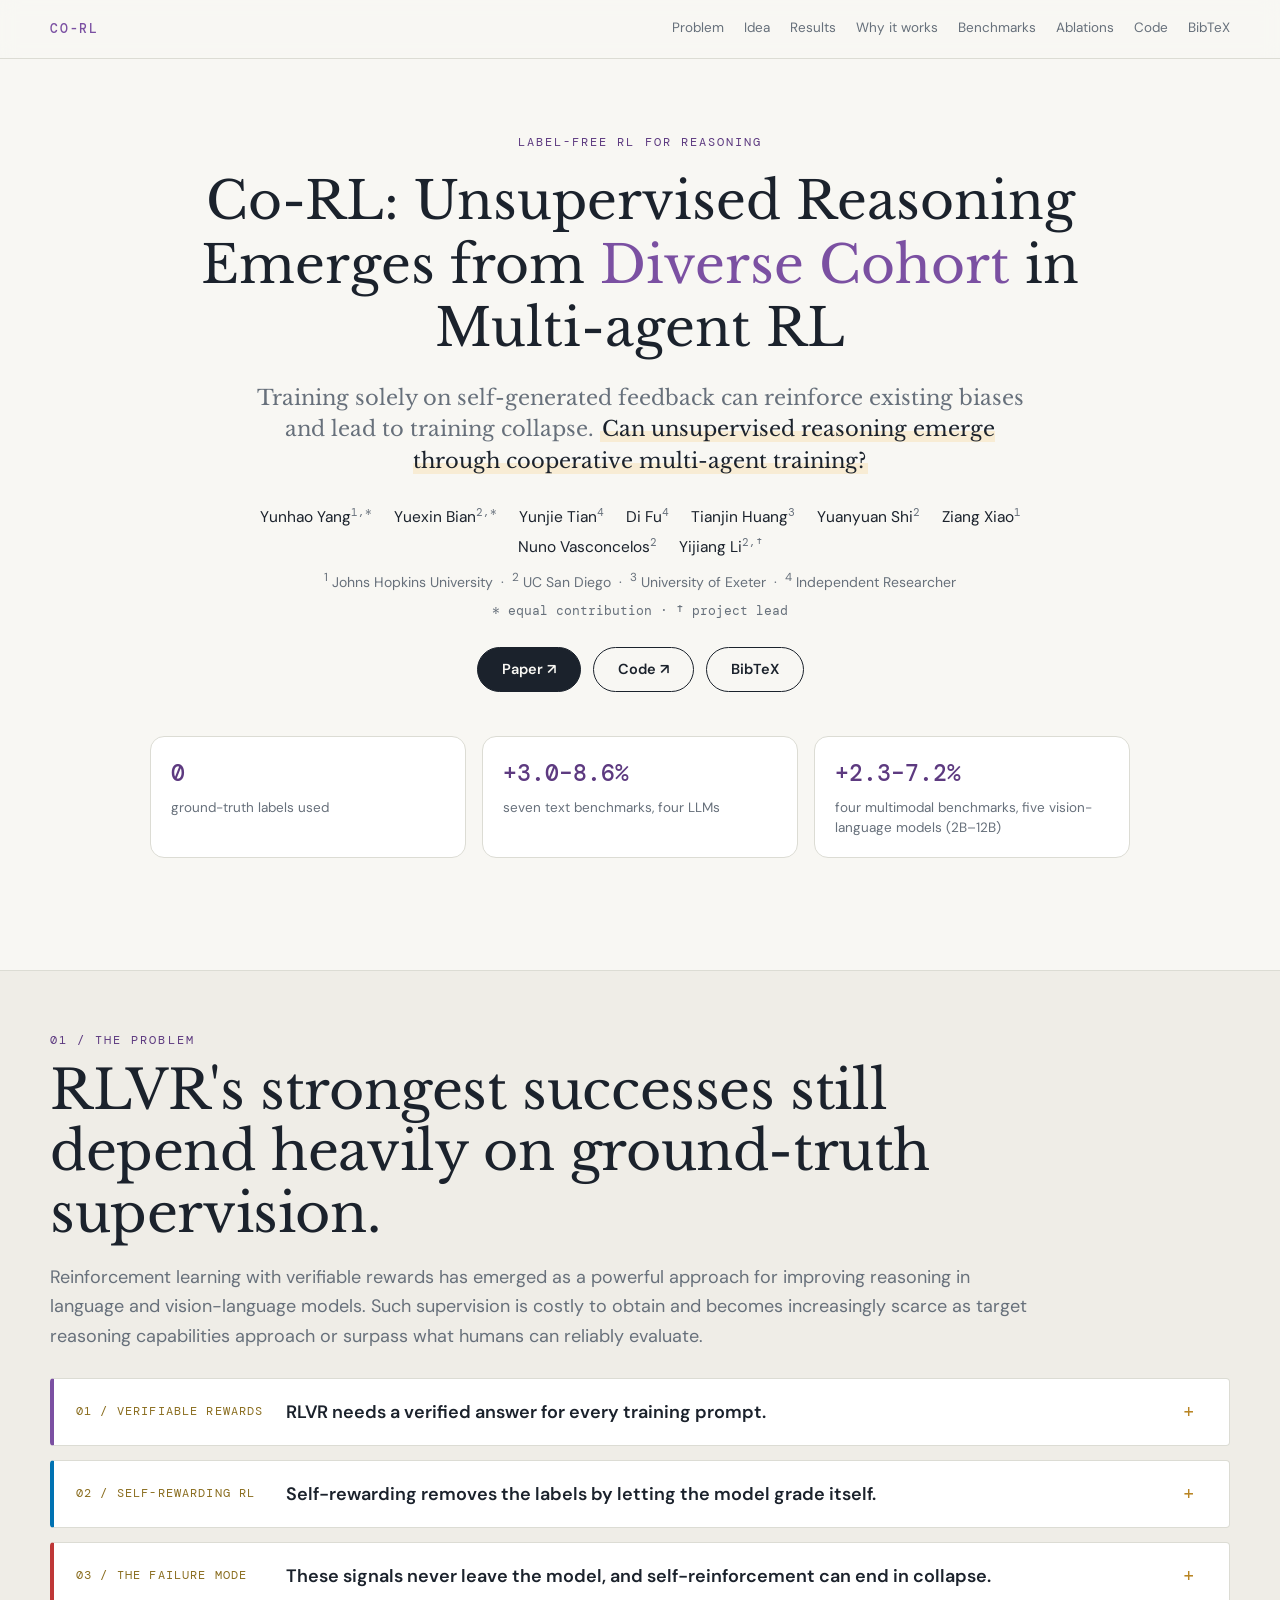
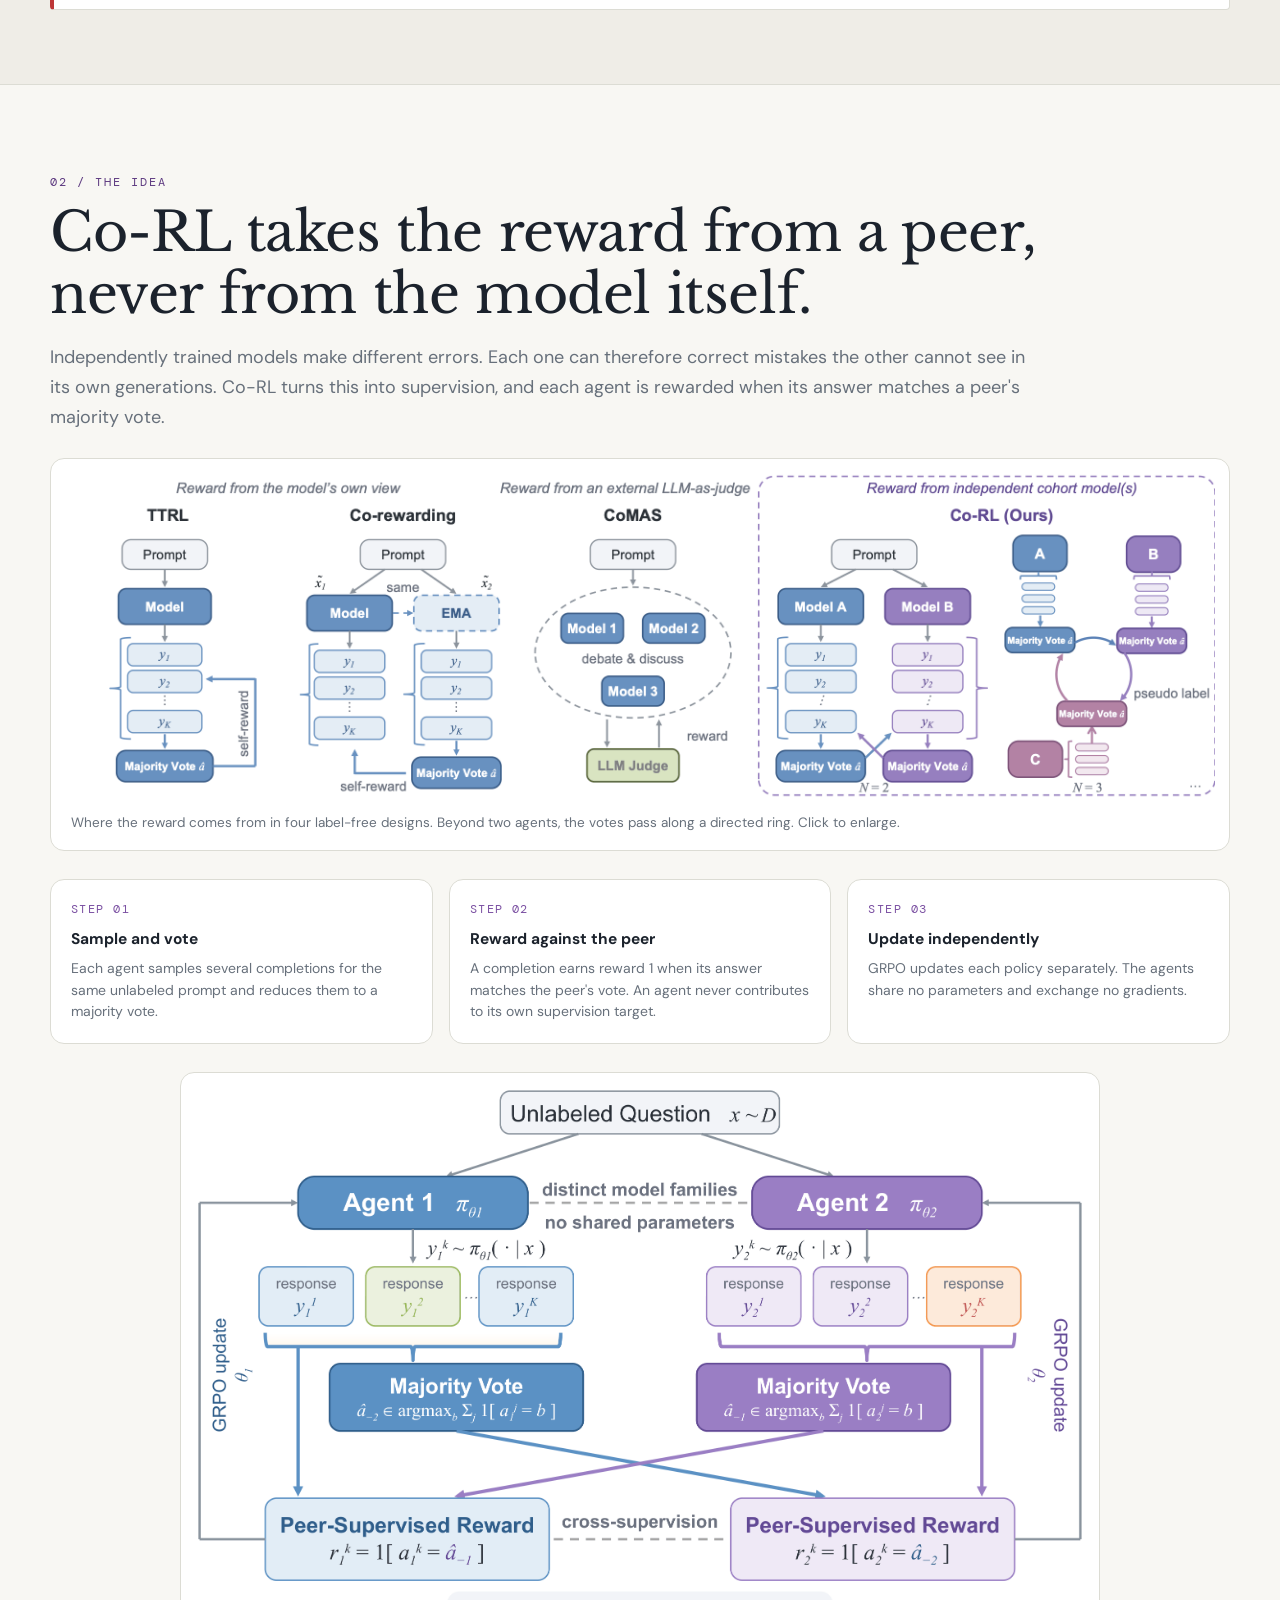
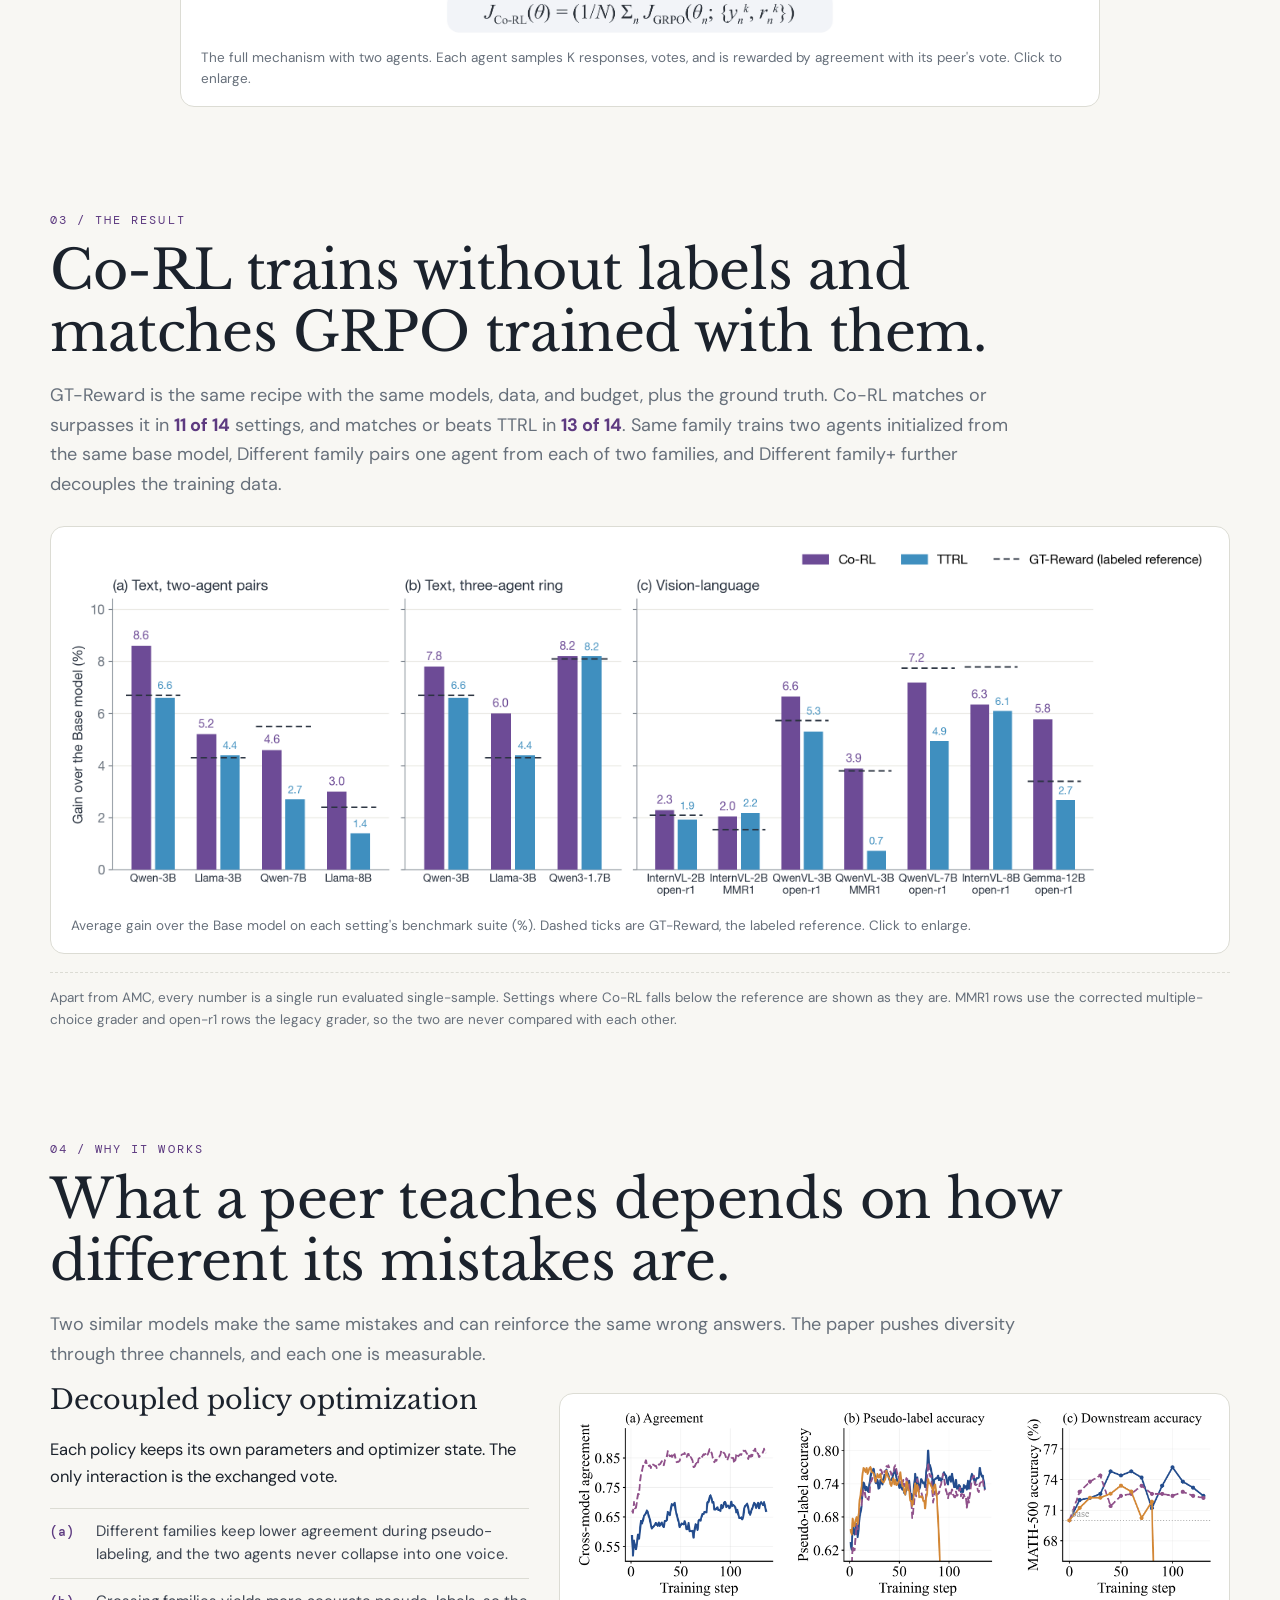
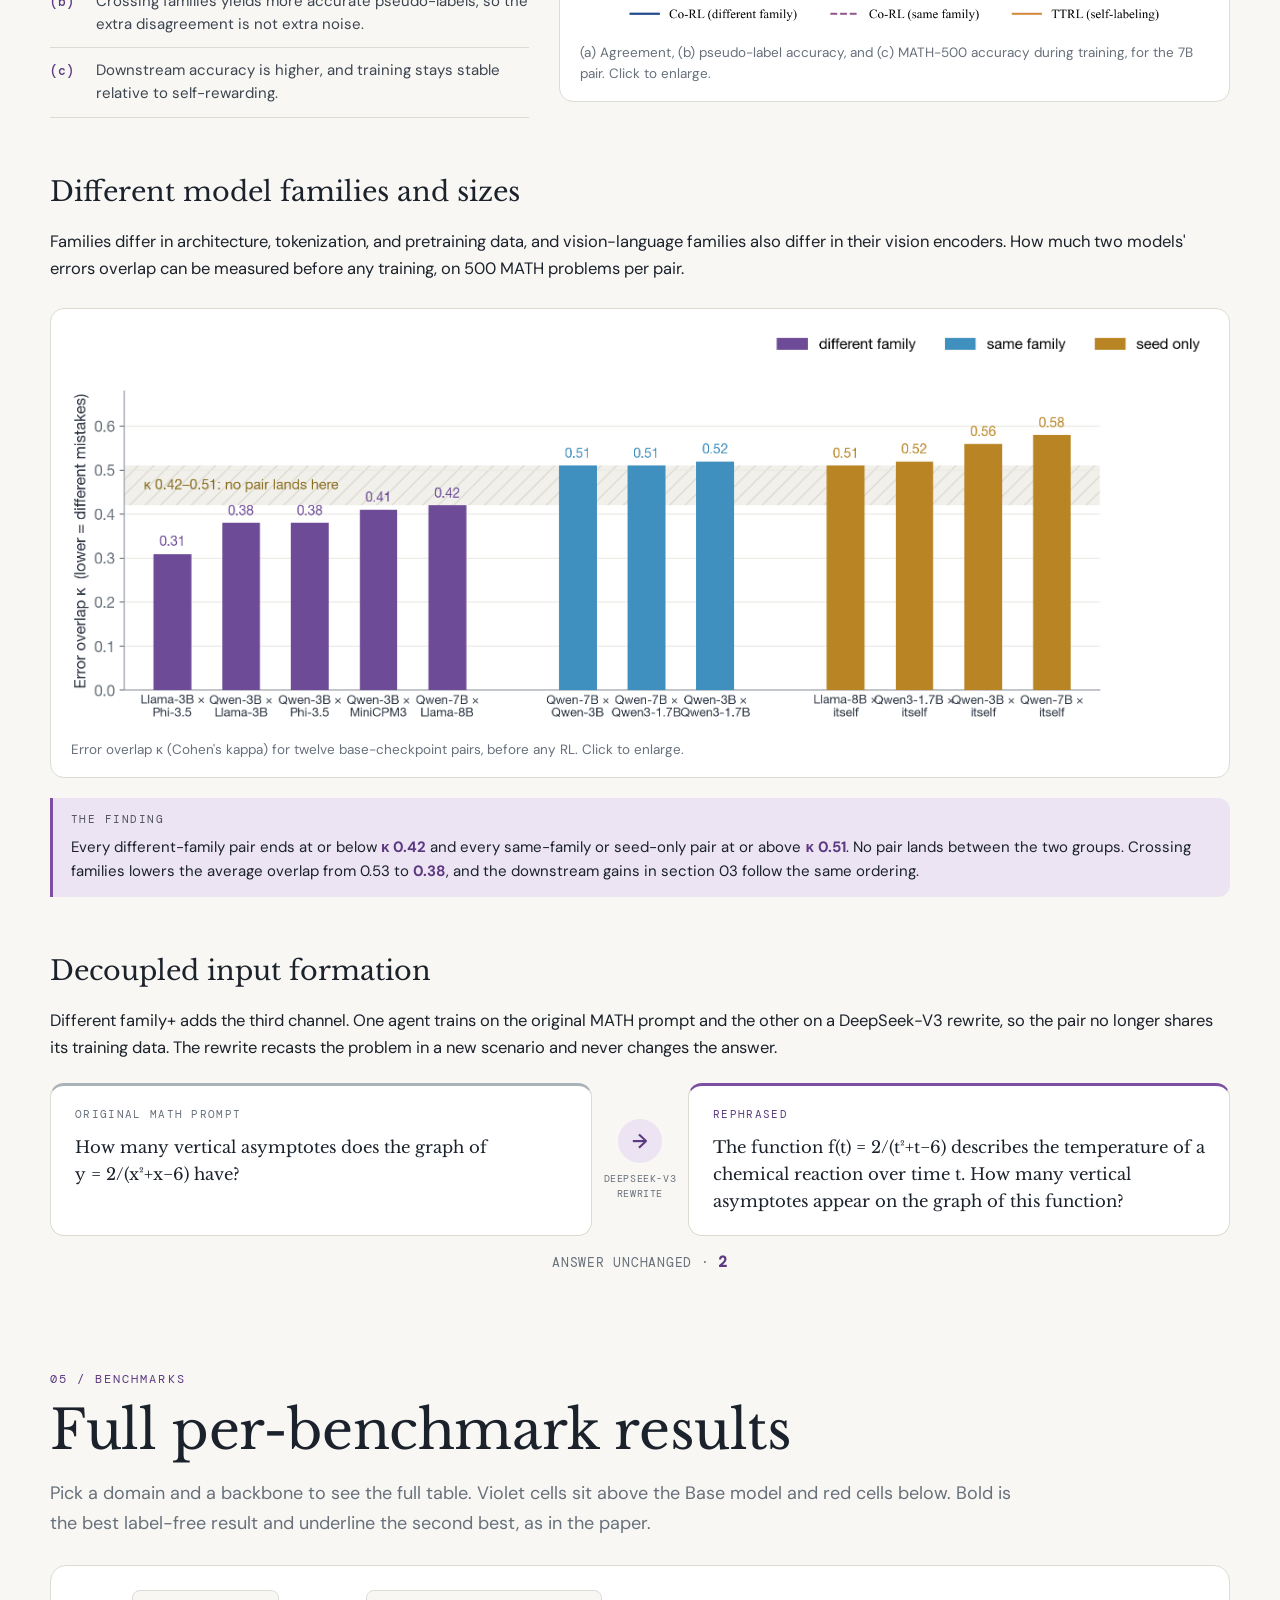
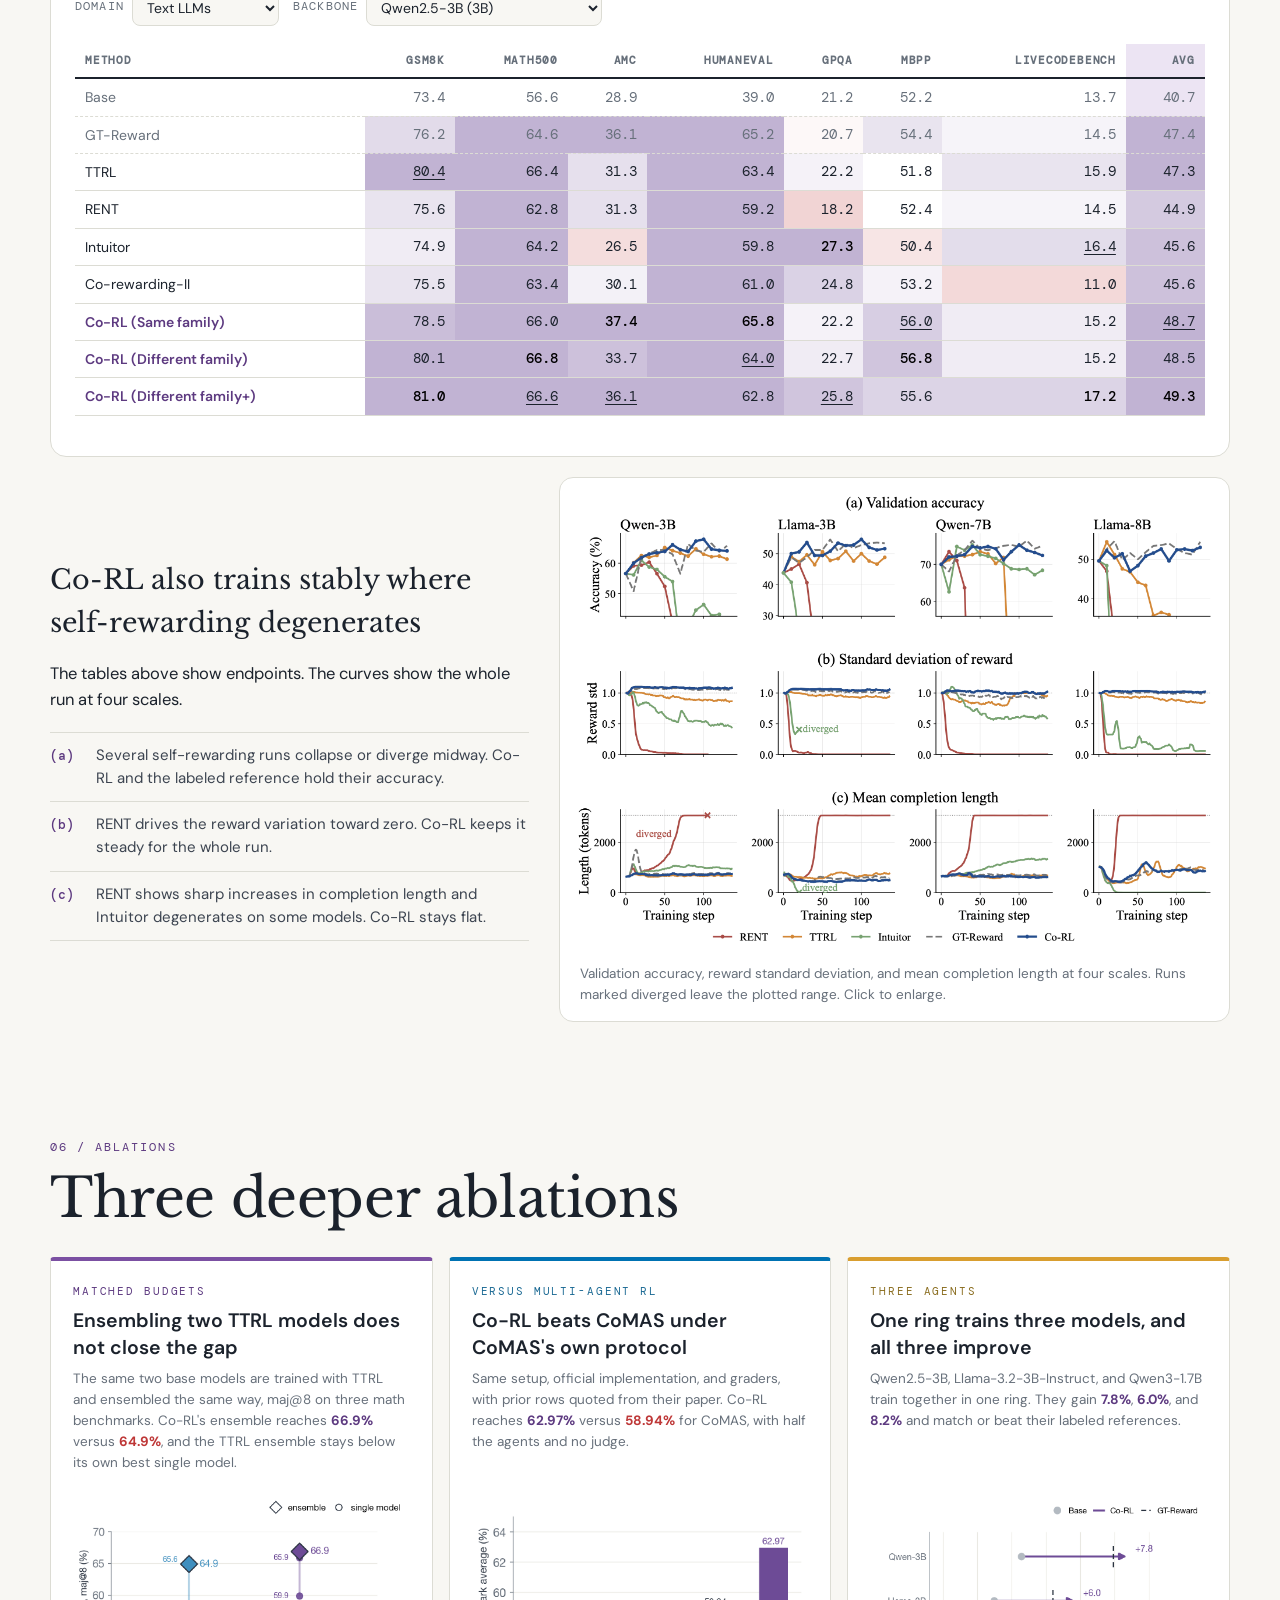
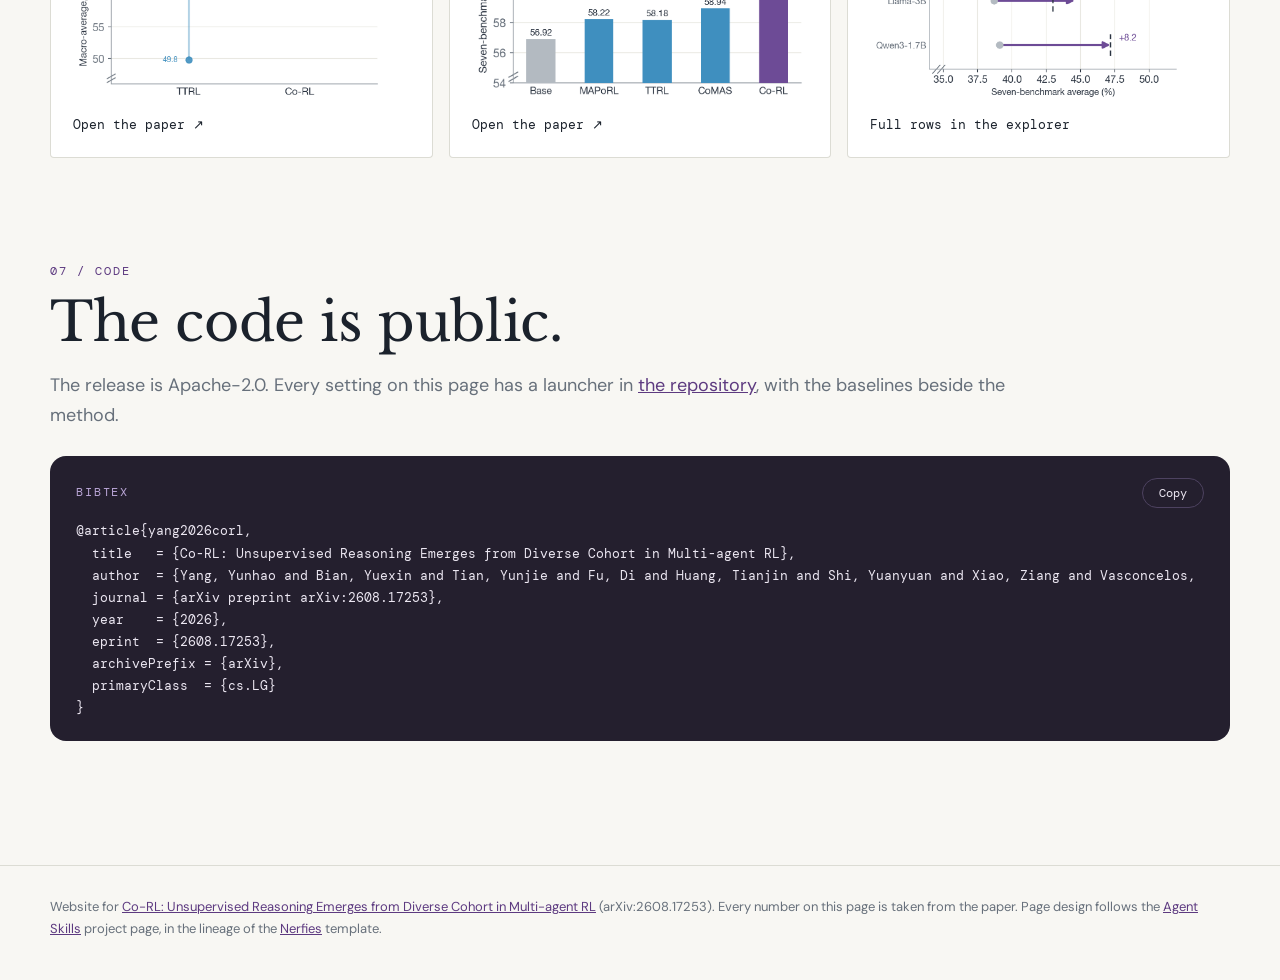
==== index.html @ c0f4c39f "Three chart forms for three stories, literal benchmarks heading The ensemble ablation becomes a rang" ====
<!doctype html>
<html lang="en">
<head>
  <meta charset="utf-8">
  <meta name="viewport" content="width=device-width, initial-scale=1">
  <meta name="description" content="Co-RL: label-free RL where each model is rewarded by a peer's majority vote. More diverse cohorts make better teachers.">
  <meta name="theme-color" content="#f8f7f3">
  <title>Co-RL</title>
  <meta property="og:type" content="website">
  <meta property="og:title" content="Co-RL: Unsupervised Reasoning Emerges from Diverse Cohort in Multi-agent RL">
  <meta property="og:description" content="Label-free RL where each model is rewarded by a peer's majority vote. More diverse cohorts make better teachers.">
  <meta property="og:url" content="https://drstranded.github.io/Co-RL/">
  <meta property="og:image" content="https://drstranded.github.io/Co-RL/static/images/fig-overview.png?v=18">
  <meta name="twitter:card" content="summary_large_image">
  <link rel="icon" href="data:image/svg+xml,%3Csvg xmlns='http://www.w3.org/2000/svg' viewBox='0 0 64 64'%3E%3Crect width='64' height='64' rx='16' fill='%237b50a2'/%3E%3Ccircle cx='22' cy='32' r='9' fill='%23f8f7f3'/%3E%3Ccircle cx='42' cy='32' r='9' fill='none' stroke='%23f8f7f3' stroke-width='4'/%3E%3C/svg%3E">
  <link rel="preconnect" href="https://fonts.googleapis.com">
  <link rel="preconnect" href="https://fonts.gstatic.com" crossorigin>
  <link href="https://fonts.googleapis.com/css2?family=DM+Mono:wght@400;500&family=DM+Sans:wght@400;500;600;700&family=Libre+Baskerville:wght@400;700&display=swap" rel="stylesheet">
  <link rel="stylesheet" href="static/css/site.css?v=20260819-18">
</head>
<body>
  <header class="site-header">
    <nav class="nav shell" aria-label="Primary navigation">
      <a class="brand" href="#top" aria-label="Co-RL, back to top"><b>CO-RL</b></a>
      <button class="nav-toggle" type="button" aria-expanded="false" aria-controls="nav-links">Menu</button>
      <div class="nav-links" id="nav-links">
        <a href="#problem">Problem</a>
        <a href="#idea">Idea</a>
        <a href="#verdict">Results</a>
        <a href="#why">Why it works</a>
        <a href="#benchmarks">Benchmarks</a>
        <a href="#objections">Ablations</a>
        <a href="#resources">Code</a>
        <a href="#bibtex">BibTeX</a>
      </div>
    </nav>
  </header>

  <main id="top">

    <!-- ================= HERO ================= -->
    <section class="hero section-shell" aria-label="Paper overview">
      <p class="kicker">Label-free RL for reasoning</p>
      <h1 id="paper-title">Co-RL: Unsupervised Reasoning Emerges from <em>Diverse Cohort</em> in Multi-agent RL</h1>
      <p class="hero-question">Training solely on self-generated feedback can reinforce existing biases and lead
        to training collapse. <mark class="signal-highlight">Can unsupervised reasoning emerge through
        cooperative multi-agent training?</mark></p>
      <div class="authors" id="authors">
        <span>Yunhao Yang<sup>1,*</sup></span>
        <span>Yuexin Bian<sup>2,*</sup></span>
        <span>Yunjie Tian<sup>4</sup></span>
        <span>Di Fu<sup>4</sup></span>
        <span>Tianjin Huang<sup>3</sup></span>
        <span>Yuanyuan Shi<sup>2</sup></span>
        <span>Ziang Xiao<sup>1</sup></span>
        <span>Nuno Vasconcelos<sup>2</sup></span>
        <span>Yijiang Li<sup>2,†</sup></span>
      </div>
      <p class="affiliations" id="affiliations">
        <sup>1</sup> Johns Hopkins University &nbsp;·&nbsp;
        <sup>2</sup> UC San Diego &nbsp;·&nbsp;
        <sup>3</sup> University of Exeter &nbsp;·&nbsp;
        <sup>4</sup> Independent Researcher
      </p>
      <p class="author-notes">* equal contribution · † project lead</p>
      <div class="hero-links" aria-label="Paper resources">
        <a class="button button-dark" href="https://arxiv.org/abs/2608.17253" target="_blank" rel="noreferrer">Paper <span aria-hidden="true">↗</span></a>
        <a class="button button-light" href="https://github.com/DrStranded/Co-RL" target="_blank" rel="noreferrer">Code <span aria-hidden="true">↗</span></a>
        <a class="button button-light" href="#bibtex">BibTeX</a>
      </div>
      <div class="stat-strip" aria-label="Headline numbers">
        <div class="stat-chip"><strong>0</strong>
          <span>ground-truth labels used</span></div>
        <div class="stat-chip"><strong>+3.0–8.6%</strong>
          <span>seven text benchmarks, four LLMs</span></div>
        <div class="stat-chip"><strong>+2.3–7.2%</strong>
          <span>four multimodal benchmarks, five vision-language models (2B–12B)</span></div>
      </div>
    </section>

    <!-- ================= 01 PROBLEM ================= -->
    <div class="band">
    <section id="problem" class="section-shell section-block">
      <div class="section-head">
        <p class="eyebrow">01 / The problem</p>
        <h2>RLVR's strongest successes still depend heavily on ground-truth supervision.</h2>
        <p class="lede">Reinforcement learning with verifiable rewards has emerged as a powerful approach for
          improving reasoning in language and vision-language models. Such supervision is costly to obtain
          and becomes increasingly scarce as target reasoning capabilities approach or surpass what humans
          can reliably evaluate.</p>
      </div>
      <div class="finding-list" aria-label="The problem in three statements">
        <div class="finding-row edge-violet">
          <button class="fr-toggle" type="button" aria-expanded="false">
            <span class="fr-num">01 / VERIFIABLE REWARDS</span>
            <span class="fr-claim">RLVR needs a verified answer for every training prompt.</span>
            <span class="fr-icon" aria-hidden="true">+</span>
          </button>
          <div class="fr-body" hidden><p>Its strongest successes still depend heavily on ground-truth
            supervision, and annotation does not scale with the reasoning we now ask models to learn.</p></div>
        </div>
        <div class="finding-row edge-blue">
          <button class="fr-toggle" type="button" aria-expanded="false">
            <span class="fr-num">02 / SELF-REWARDING RL</span>
            <span class="fr-claim">Self-rewarding removes the labels by letting the model grade itself.</span>
            <span class="fr-icon" aria-hidden="true">+</span>
          </button>
          <div class="fr-body" hidden><p>The signal can be agreement with its majority-vote prediction (TTRL),
            self-certainty (Intuitor), predictive entropy (RENT), or consistency across paraphrased inputs or
            moving-average policies (Co-rewarding).</p></div>
        </div>
        <div class="finding-row edge-red">
          <button class="fr-toggle" type="button" aria-expanded="false">
            <span class="fr-num">03 / THE FAILURE MODE</span>
            <span class="fr-claim">These signals never leave the model, and self-reinforcement can end in collapse.</span>
            <span class="fr-icon" aria-hidden="true">+</span>
          </button>
          <div class="fr-body" hidden><p>Without an external reference, self-reinforcement can amplify existing
            biases, reduce response diversity, and lead to increasingly homogeneous outputs or training
            collapse. Section 05 shows the curves.</p></div>
        </div>
      </div>
    </section>
    </div>

    <!-- ================= 02 IDEA ================= -->
    <section id="idea" class="section-shell section-block">
      <div class="section-head">
        <p class="eyebrow">02 / The idea</p>
        <h2>Co-RL takes the reward from a peer, never from the model itself.</h2>
        <p class="lede">Independently trained models make different errors. Each one can therefore correct
          mistakes the other cannot see in its own generations. Co-RL turns this into supervision, and each
          agent is rewarded when its answer matches a peer's majority vote.</p>
      </div>

      <figure class="media-card">
        <button class="media-button" type="button" data-lightbox="static/images/fig1-compare-ring.png?v=18" aria-label="Enlarge the comparison of label-free reward designs">
          <img src="static/images/fig1-compare-ring.png?v=18" width="2400" height="684"
               alt="Comparison of four label-free reward designs: TTRL and Co-rewarding derive rewards from self-generated agreement, CoMAS scores multi-turn interactions with one of its own agents as judge, and Co-RL derives rewards directly from peer votes, passed along a directed ring beyond two agents.">
        </button>
        <figcaption>Where the reward comes from in four label-free designs. Beyond two agents, the votes pass
          along a directed ring. Click to enlarge.</figcaption>
      </figure>

      <div class="step-grid" aria-label="The three steps of Co-RL">
        <div class="step-card"><span class="idx">STEP 01</span>
          <strong>Sample and vote</strong>
          <p>Each agent samples several completions for the same unlabeled prompt and reduces them to a
             majority vote.</p></div>
        <div class="step-card"><span class="idx">STEP 02</span>
          <strong>Reward against the peer</strong>
          <p>A completion earns reward 1 when its answer matches the peer's vote. An agent never contributes
             to its own supervision target.</p></div>
        <div class="step-card"><span class="idx">STEP 03</span>
          <strong>Update independently</strong>
          <p>GRPO updates each policy separately. The agents share no parameters and exchange no
             gradients.</p></div>
      </div>

      <figure class="media-card fig-medium">
        <button class="media-button" type="button" data-lightbox="static/images/fig-overview.png?v=18" aria-label="Enlarge the Co-RL overview diagram">
          <img src="static/images/fig-overview.png?v=18" width="2169" height="1338" loading="lazy"
               alt="Overview of Co-RL with two agents: each agent samples K responses to the same unlabeled question, forms a majority-vote pseudo-label, and each rollout is rewarded by agreement with the peer's pseudo-label, followed by independent GRPO updates.">
        </button>
        <figcaption>The full mechanism with two agents. Each agent samples K responses, votes, and is rewarded
          by agreement with its peer's vote. Click to enlarge.</figcaption>
      </figure>
    </section>

    <!-- ================= 03 RESULTS ================= -->
    <section id="verdict" class="section-shell section-block">
      <div class="section-head">
        <p class="eyebrow">03 / The result</p>
        <h2>Co-RL trains without labels and matches GRPO trained with them.</h2>
        <p class="lede">GT-Reward is the same recipe with the same models, data, and budget, plus the ground
          truth. Co-RL matches or surpasses it in <span class="num">11 of 14</span> settings, and matches or
          beats TTRL in <span class="num">13 of 14</span>. Same family trains two agents initialized from the
          same base model, Different family pairs one agent from each of two families, and Different family+
          further decouples the training data.</p>
      </div>
      <figure class="media-card">
        <button class="media-button" type="button" data-lightbox="static/images/fig-results.png?v=18" aria-label="Enlarge the main results figure">
          <img src="static/images/fig-results.png?v=18" width="2872" height="908"
               alt="Average gain over the Base model for every setting: Co-RL and TTRL as paired bars, GT-Reward as a dashed reference tick. Panels: text two-agent pairs, text three-agent ring, vision-language.">
        </button>
        <figcaption>Average gain over the Base model on each setting's benchmark suite (%). Dashed ticks are
          GT-Reward, the labeled reference. Click to enlarge.</figcaption>
      </figure>
      <p class="scope-note">
        Apart from AMC, every number is a single run evaluated single-sample. Settings where Co-RL falls
        below the reference are shown as they are. MMR1 rows use the corrected multiple-choice grader and
        open-r1 rows the legacy grader, so the two are never compared with each other.
      </p>
    </section>

    <!-- ================= 04 WHY IT WORKS ================= -->
    <section id="why" class="section-shell section-block">
      <div class="section-head">
        <p class="eyebrow">04 / Why it works</p>
        <h2>What a peer teaches depends on how different its mistakes are.</h2>
        <p class="lede">Two similar models make the same mistakes and can reinforce the same wrong answers.
          The paper pushes diversity through three channels, and each one is measurable.</p>
      </div>

      <div class="split">
        <div>
          <h3 class="sub-head">Decoupled policy optimization</h3>
          <p>Each policy keeps its own parameters and optimizer state. The only interaction is the exchanged
            vote.</p>
          <ul class="panel-keys">
            <li><b>(a)</b>Different families keep lower agreement during pseudo-labeling, and the two agents
              never collapse into one voice.</li>
            <li><b>(b)</b>Crossing families yields more accurate pseudo-labels, so the extra disagreement is
              not extra noise.</li>
            <li><b>(c)</b>Downstream accuracy is higher, and training stays stable relative to
              self-rewarding.</li>
          </ul>
        </div>
        <figure class="media-card">
          <button class="media-button" type="button" data-lightbox="static/images/fig-mechanism-panels.png?v=18" aria-label="Enlarge the mechanism panels">
            <img src="static/images/fig-mechanism-panels.png?v=18" width="2200" height="765" loading="lazy"
                 alt="Three panels for the 7B pair during training: inter-model agreement, pseudo-label accuracy, and MATH-500 evaluation accuracy for Co-RL same family, Co-RL different family, and TTRL.">
          </button>
          <figcaption>(a) Agreement, (b) pseudo-label accuracy, and (c) MATH-500 accuracy during training,
            for the 7B pair. Click to enlarge.</figcaption>
        </figure>
      </div>

      <h3 class="sub-head">Different model families and sizes</h3>
      <p>Families differ in architecture, tokenization, and pretraining data, and vision-language families
        also differ in their vision encoders. How much two models' errors overlap can be measured before any
        training, on 500 MATH problems per pair.</p>
      <figure class="media-card">
        <button class="media-button" type="button" data-lightbox="static/images/fig-kappa.png?v=18" aria-label="Enlarge the error overlap chart">
          <img src="static/images/fig-kappa.png?v=18" width="2689" height="846" loading="lazy"
               alt="Vertical bar chart of error overlap for twelve base-checkpoint pairs: every different-family pair ends at or below 0.42, every same-family and seed-only pair at or above 0.51, and the shaded strip between is empty.">
        </button>
        <figcaption>Error overlap κ (Cohen's kappa) for twelve base-checkpoint pairs, before any RL. Click to
          enlarge.</figcaption>
      </figure>
      <div class="callout">
        <span class="tag">The finding</span>
        Every different-family pair ends at or below <span class="num">κ 0.42</span> and every same-family or
        seed-only pair at or above <span class="num">κ 0.51</span>. No pair lands between the two groups.
        Crossing families lowers the average overlap from 0.53 to <span class="num">0.38</span>, and the
        downstream gains in section 03 follow the same ordering.
      </div>

      <h3 class="sub-head">Decoupled input formation</h3>
      <p>Different family+ adds the third channel. One agent trains on the original MATH prompt and the
        other on a DeepSeek-V3 rewrite, so the pair no longer shares its training data. The rewrite recasts
        the problem in a new scenario and never changes the answer.</p>
      <div class="pair-flow" aria-label="A rephrased training pair from the appendix">
        <div class="rp-card">
          <span class="rp-tag">Original MATH prompt</span>
          <p>How many vertical asymptotes does the graph of y&nbsp;=&nbsp;2/(x²+x−6) have?</p>
        </div>
        <div class="rp-arrow" aria-hidden="true"><span class="rp-circle">→</span><span class="rp-label">DeepSeek-V3<br>rewrite</span></div>
        <div class="rp-card">
          <span class="rp-tag">Rephrased</span>
          <p>The function f(t)&nbsp;=&nbsp;2/(t²+t−6) describes the temperature of a chemical reaction over
             time t. How many vertical asymptotes appear on the graph of this function?</p>
        </div>
      </div>
      <p class="answer-badge">Answer unchanged&nbsp;·&nbsp;<b>2</b></p>
    </section>

    <!-- ================= 05 BENCHMARKS ================= -->
    <section id="benchmarks" class="section-shell section-block">
      <div class="section-head">
        <p class="eyebrow">05 / Benchmarks</p>
        <h2>Full per-benchmark results</h2>
        <p class="lede">Pick a domain and a backbone to see the full table. Violet cells sit above the Base
          model and red cells below. Bold is the best label-free result and underline the second best, as in
          the paper.</p>
      </div>
      <div class="panel">
        <div class="controls-row">
          <label>Domain
            <select id="results-domain" aria-label="Choose a results domain">
              <option value="text">Text LLMs</option>
              <option value="vlm">Vision-language</option>
              <option value="n3">Three agents</option>
            </select>
          </label>
          <label id="results-backbone-label">Backbone
            <select id="results-backbone" aria-label="Choose a backbone"></select>
          </label>
        </div>
        <div class="data-table-wrap" id="results-table" aria-live="polite"></div>
      </div>

      <div class="split flip">
        <div>
          <h3 class="sub-head">Co-RL also trains stably where self-rewarding degenerates</h3>
          <p>The tables above show endpoints. The curves show the whole run at four scales.</p>
          <ul class="panel-keys">
            <li><b>(a)</b>Several self-rewarding runs collapse or diverge midway. Co-RL and the labeled
              reference hold their accuracy.</li>
            <li><b>(b)</b>RENT drives the reward variation toward zero. Co-RL keeps it steady for the whole
              run.</li>
            <li><b>(c)</b>RENT shows sharp increases in completion length and Intuitor degenerates on some
              models. Co-RL stays flat.</li>
          </ul>
        </div>
        <figure class="media-card">
        <button class="media-button" type="button" data-lightbox="static/images/fig-dynamics-4scale.png?v=18" aria-label="Enlarge training dynamics at four scales">
          <img src="static/images/fig-dynamics-4scale.png?v=18" width="2200" height="1579" loading="lazy"
               alt="Training dynamics at four model scales: validation accuracy, within-group reward standard deviation, and mean completion length for Co-RL, GT-Reward, TTRL, RENT, and Intuitor. Self-rewarding baselines show reward collapse, length degeneration, or divergence. Co-RL stays stable.">
        </button>
        <figcaption>Validation accuracy, reward standard deviation, and mean completion length at four scales.
          Runs marked diverged leave the plotted range. Click to enlarge.</figcaption>
      </figure>
      </div>

    </section>

    <!-- ================= 06 OBJECTIONS ================= -->
    <section id="objections" class="section-shell section-block">
      <div class="section-head">
        <p class="eyebrow">06 / Ablations</p>
        <h2>Three deeper ablations</h2>
      </div>
      <div class="cards-3">
        <div class="control-card accent-violet">
          <p class="eyebrow">Matched budgets</p>
          <h3>Ensembling two TTRL models does not close the gap</h3>
          <p>The same two base models are trained with TTRL and ensembled the same way, maj@8 on three math
             benchmarks. Co-RL's ensemble reaches <span class="num">66.9%</span> versus
             <span class="num bad">64.9%</span>, and the TTRL ensemble stays below its own best single
             model.</p>
          <img src="static/images/fig-abl-ensemble.png?v=18" width="1088" height="648" loading="lazy" class="card-fig"
               alt="Range plot of macro-average maj@8: each method shows its two single models as dots and its ensemble as a diamond. The TTRL diamond sits below its best single model, the Co-RL diamond sits above both of its members.">
          <a class="card-link" href="https://arxiv.org/abs/2608.17253" target="_blank" rel="noreferrer">Open the paper <span aria-hidden="true">↗</span></a>
        </div>
        <div class="control-card accent-blue">
          <p class="eyebrow">Versus multi-agent RL</p>
          <h3>Co-RL beats CoMAS under CoMAS's own protocol</h3>
          <p>Same setup, official implementation, and graders, with prior rows quoted from their paper. Co-RL
             reaches <span class="num">62.97%</span> versus <span class="num bad">58.94%</span> for CoMAS,
             with half the agents and no judge.</p>
          <img src="static/images/fig-abl-comas.png?v=18" width="1088" height="648" loading="lazy" class="card-fig"
               alt="Vertical bars of seven-benchmark averages under the CoMAS protocol: Base 56.92, MAPoRL 58.22, TTRL 58.18, CoMAS 58.94, Co-RL 62.97.">
          <a class="card-link" href="https://arxiv.org/abs/2608.17253" target="_blank" rel="noreferrer">Open the paper <span aria-hidden="true">↗</span></a>
        </div>
        <div class="control-card accent-amber">
          <p class="eyebrow">Three agents</p>
          <h3>One ring trains three models, and all three improve</h3>
          <p>Qwen2.5-3B, Llama-3.2-3B-Instruct, and Qwen3-1.7B train together in one ring. They gain
             <span class="num">7.8%</span>, <span class="num">6.0%</span>, and <span class="num">8.2%</span>
             and match or beat their labeled references.</p>
          <img src="static/images/fig-abl-n3.png?v=18" width="1088" height="648" loading="lazy" class="card-fig"
               alt="Three horizontal arrows from each Base score to the Co-RL score, with dashed GT-Reward marks: gains of 7.8, 6.0, and 8.2 points, each arrow reaching or passing its mark.">
          <a class="card-link" href="#benchmarks">Full rows in the explorer</a>
        </div>
      </div>
    </section>

    <!-- ================= 07 RUN IT ================= -->
    <section id="resources" class="section-shell section-block">
      <div class="section-head">
        <p class="eyebrow">07 / Code</p>
        <h2>The code is public.</h2>
        <p class="lede">The release is Apache-2.0. Every setting on this page has a launcher in
          <a href="https://github.com/DrStranded/Co-RL" target="_blank" rel="noreferrer">the repository</a>,
          with the baselines beside the method.</p>
      </div>

      <div class="bibtex-block" id="bibtex">
        <div class="bibtex-head">
          <span>BibTeX</span>
          <button id="copy-bibtex" type="button">Copy</button>
        </div>
<pre id="bibtex-code">@article{yang2026corl,
  title   = {Co-RL: Unsupervised Reasoning Emerges from Diverse Cohort in Multi-agent RL},
  author  = {Yang, Yunhao and Bian, Yuexin and Tian, Yunjie and Fu, Di and Huang, Tianjin and Shi, Yuanyuan and Xiao, Ziang and Vasconcelos, Nuno and Li, Yijiang},
  journal = {arXiv preprint arXiv:2608.17253},
  year    = {2026},
  eprint  = {2608.17253},
  archivePrefix = {arXiv},
  primaryClass  = {cs.LG}
}</pre>
      </div>
    </section>
  </main>

  <div class="lightbox" id="lightbox" hidden role="dialog" aria-modal="true" aria-label="Enlarged figure">
    <button class="lightbox-close" id="lightbox-close" type="button" aria-label="Close">×</button>
    <img id="lightbox-image" src="" alt="">
  </div>

  <footer class="site-footer">
    <div class="shell">
      <p>Website for <a href="https://arxiv.org/abs/2608.17253" target="_blank" rel="noreferrer">Co-RL: Unsupervised
        Reasoning Emerges from Diverse Cohort in Multi-agent RL</a> (arXiv:2608.17253). Every number on this
        page is taken from the paper. Page design follows the
        <a href="https://zhiyuanjiang04.github.io/demystify-agent-skills/" target="_blank" rel="noreferrer">Agent
        Skills</a> project page, in the lineage of the <a href="https://github.com/nerfies/nerfies.github.io" target="_blank" rel="noreferrer">Nerfies</a> template.</p>
    </div>
  </footer>

  <script src="static/data/content.js?v=20260819-18"></script>
  <script src="static/data/results.js?v=20260819-18"></script>
  <script src="static/js/site.js?v=20260819-18"></script>
</body>
</html>
---- static/css/site.css ----
/* Co-RL project page — hand-written CSS, no frameworks.
   Palette derives from the paper's own chart colors: violet = Co-RL / Qwen,
   blue = Llama, green = positive delta, red = negative delta / collapse.
   Visual lineage: the demystify-agent-skills project page (same group). */

:root {
  --paper: #f8f7f3;
  --paper-deep: #efede7;
  --ink: #1b222c;
  --muted: #67707b;
  --line: #dcdcd4;
  --violet: #7b50a2;
  --violet-dark: #5d3a80;
  --violet-soft: #ece4f3;
  --blue: #0072b2;
  --blue-soft: #e2eef6;
  --red: #be3737;
  --red-soft: #f7e4e4;
  --amber-soft: #f8ecd4;
  --gray-bar: #a9b2b9;
  --card: #ffffff;
  --shadow: 0 12px 32px rgba(64, 45, 94, .07);
  --sans: "DM Sans", -apple-system, BlinkMacSystemFont, "Segoe UI", sans-serif;
  --serif: "Libre Baskerville", Georgia, serif;
  --mono: "DM Mono", "SFMono-Regular", Consolas, monospace;
}

* { box-sizing: border-box; }
html { scroll-behavior: smooth; }
body {
  margin: 0;
  background: var(--paper);
  color: var(--ink);
  font-family: var(--sans);
  font-size: 16.5px;
  line-height: 1.6;
  -webkit-font-smoothing: antialiased;
}
img { max-width: 100%; height: auto; display: block; }
a { color: var(--violet-dark); }
h1, h2 { font-family: var(--serif); font-weight: 400; line-height: 1.22; }
h3 { font-weight: 600; }
code { font-family: var(--mono); font-size: .92em; }

.shell, .section-shell { width: min(1180px, calc(100% - 48px)); margin: 0 auto; }
.section-block { padding: 88px 0 8px; }

/* ---------- header ---------- */
.site-header {
  position: sticky; top: 0; z-index: 40;
  background: rgba(248, 247, 243, .88);
  backdrop-filter: blur(9px);
  -webkit-backdrop-filter: blur(9px);
  border-bottom: 1px solid var(--line);
}
.nav { display: flex; align-items: center; justify-content: space-between; min-height: 58px; }
.brand {
  font-family: var(--mono); font-size: 13px; letter-spacing: .14em;
  color: var(--ink); text-decoration: none; font-weight: 500;
}
.brand b { color: var(--violet); font-weight: 500; }
.nav-links { display: flex; gap: 20px; flex-wrap: wrap; }
.nav-links a {
  color: var(--muted); text-decoration: none; font-size: 13.5px;
  padding: 4px 0; border-bottom: 2px solid transparent; transition: color .15s ease;
}
.nav-links a:hover { color: var(--ink); border-bottom-color: var(--violet); }
.nav-toggle {
  display: none; background: none; border: 1px solid var(--line); border-radius: 8px;
  font-family: var(--mono); font-size: 12px; padding: 6px 12px; cursor: pointer; color: var(--ink);
}

/* ---------- hero ---------- */
.hero { padding: 74px 0 24px; text-align: center; }
.kicker, .eyebrow {
  font-family: var(--mono); font-size: 12px; letter-spacing: .17em;
  text-transform: uppercase; color: var(--violet-dark); margin: 0 0 18px;
}
.hero h1 { font-size: clamp(30px, 4.6vw, 52px); margin: 0 auto 22px; max-width: 980px; }
.hero h1 em { font-style: normal; color: var(--violet); }
.hero-question {
  font-family: var(--serif); font-size: clamp(17px, 2vw, 21px); color: var(--muted);
  max-width: 780px; margin: 0 auto 26px; line-height: 1.5;
}
.signal-highlight {
  background: linear-gradient(transparent 58%, var(--amber-soft) 58%);
  color: var(--ink); padding: 0 2px;
}
.authors { max-width: 860px; margin: 0 auto 6px; font-size: 15.5px; line-height: 1.9; }
.authors span { white-space: nowrap; margin: 0 9px; }
.authors sup { font-family: var(--mono); font-size: 10.5px; color: var(--muted); }
.affiliations { color: var(--muted); font-size: 14px; margin: 0 auto 8px; max-width: 760px; }
.author-notes { font-size: 12.5px; color: var(--muted); font-family: var(--mono); margin: 0 0 26px; }
.hero-links { display: flex; gap: 12px; justify-content: center; flex-wrap: wrap; margin-bottom: 44px; }
.button {
  display: inline-block; text-decoration: none; border-radius: 999px;
  font-size: 14.5px; font-weight: 600; padding: 10px 24px;
  border: 1.5px solid var(--ink); transition: transform .15s ease, box-shadow .15s ease;
}
.button:hover { transform: translateY(-1px); box-shadow: var(--shadow); }
.button-dark { background: var(--ink); color: var(--paper); }
.button-light { background: transparent; color: var(--ink); }
.stat-strip {
  display: grid; grid-template-columns: repeat(3, minmax(0, 1fr)); gap: 16px;
  max-width: 980px; margin: 0 auto;
}
.stat-chip {
  background: var(--card); border: 1px solid var(--line); border-radius: 14px;
  padding: 18px 20px; text-align: left;
}
.stat-chip strong { font-family: var(--mono); font-size: 23px; font-weight: 500; color: var(--violet-dark); display: block; margin-bottom: 6px; }
.stat-chip span { font-size: 13.5px; color: var(--muted); line-height: 1.5; display: block; }

/* ---------- hover micro-interactions ---------- */
.stat-chip, .step-card, .contrast-cell, .control-card {
  transition: transform .18s ease, box-shadow .18s ease;
}
.stat-chip:hover, .step-card:hover, .contrast-cell:hover, .control-card:hover {
  transform: translateY(-2px); box-shadow: var(--shadow);
}
.media-card { transition: box-shadow .2s ease; overflow: hidden; }
.media-card:hover { box-shadow: var(--shadow); }
.media-button img { transition: transform .25s ease; }
.media-button:hover img, .media-button:focus-visible img { transform: scale(1.015); }
.data-table tbody tr { transition: box-shadow .12s ease; }
.data-table tbody tr:hover td { box-shadow: inset 0 0 0 99px rgba(27, 34, 44, .045); }

.num { font-family: var(--sans); font-weight: 700; color: var(--violet-dark); white-space: nowrap; }
.num.bad { color: var(--red); }

/* ---------- shared section furniture ---------- */
.section-head .eyebrow { margin-bottom: 10px; }
.section-head h2 { font-size: clamp(34px, 4.6vw, 54px); line-height: 1.14; letter-spacing: -0.4px; margin: 0 0 18px; max-width: 1040px; }
.section-head p.lede { color: var(--muted); font-size: 18px; line-height: 1.65; margin: 0 0 8px; max-width: 980px; }

.media-card {
  background: var(--card); border: 1px solid var(--line); border-radius: 14px;
  padding: 14px; margin: 26px 0 8px;
}
.media-button { display: block; width: 100%; border: 0; padding: 0; background: none; cursor: zoom-in; }
.media-card figcaption { font-size: 13.5px; color: var(--muted); padding: 12px 6px 2px; line-height: 1.55; }

.callout {
  border-left: 3px solid var(--violet); background: var(--violet-soft);
  border-radius: 0 12px 12px 0; padding: 14px 18px; margin: 20px 0;
  font-size: 15px; line-height: 1.6;
}
.callout.honesty { border-left-color: var(--red); background: var(--red-soft); }
.callout.scope { border-left-color: var(--gray-bar); background: var(--paper-deep); font-size: 14px; color: #3c4450; }
.callout .tag {
  font-family: var(--mono); font-size: 10.5px; letter-spacing: .14em; text-transform: uppercase;
  display: block; margin-bottom: 6px; color: inherit; opacity: .75;
}


.pair-grid { display: grid; grid-template-columns: repeat(2, minmax(0, 1fr)); gap: 16px; margin: 20px 0; }
.pair-grid p { margin: 0; font-size: 14.5px; color: var(--ink); line-height: 1.6; }
.pair-grid em { color: var(--muted); font-style: normal; font-size: 13px; }

/* ---------- rephrase pair flow ---------- */
.pair-flow { display: grid; grid-template-columns: minmax(0, 1fr) 96px minmax(0, 1fr); align-items: stretch; margin: 22px 0 10px; }
.rp-card { background: var(--card); border: 1px solid var(--line); border-radius: 14px; padding: 20px 24px; }
.rp-card:first-child { border-top: 3px solid var(--gray-bar); }
.rp-card:last-child { border-top: 3px solid var(--violet); }
.rp-tag { font-family: var(--mono); font-size: 11px; letter-spacing: .12em; text-transform: uppercase; color: var(--muted); display: block; margin-bottom: 10px; }
.rp-card:last-child .rp-tag { color: var(--violet-dark); }
.rp-card p { margin: 0; font-family: var(--serif); font-size: 16.5px; line-height: 1.65; color: var(--ink); }
.rp-arrow { display: flex; flex-direction: column; align-items: center; justify-content: center; gap: 8px; }
.rp-circle {
  width: 44px; height: 44px; border-radius: 50%; background: var(--violet-soft); color: var(--violet-dark);
  display: flex; align-items: center; justify-content: center; font-size: 20px; font-weight: 600;
}
.rp-arrow .rp-label { font-family: var(--mono); font-size: 10px; letter-spacing: .06em; text-transform: uppercase; color: var(--muted); text-align: center; line-height: 1.5; }
.answer-badge {
  text-align: center; margin: 14px 0 0; font-family: var(--mono); font-size: 12.5px; letter-spacing: .06em;
  text-transform: uppercase; color: var(--muted);
}
.answer-badge b { color: var(--violet-dark); font-size: 15px; }

/* ---------- finding rows (reference style) ---------- */
.finding-list { display: flex; flex-direction: column; gap: 14px; margin: 26px 0 6px; }
.finding-row { background: var(--card); border: 1px solid var(--line); border-left-width: 4px; border-radius: 4px; }
.finding-row.edge-violet { border-left-color: var(--violet); }
.finding-row.edge-blue { border-left-color: var(--blue); }
.finding-row.edge-red { border-left-color: var(--red); }
.fr-toggle {
  display: grid; grid-template-columns: 190px minmax(0, 1fr) 24px; gap: 20px; align-items: center;
  width: 100%; text-align: left; background: none; border: 0; cursor: pointer; padding: 20px 22px;
}
.fr-num { font-family: var(--mono); font-size: 11.5px; letter-spacing: .1em; color: #8a6d1f; line-height: 1.5; }
.fr-claim { font-family: var(--sans); font-size: 18px; font-weight: 600; color: var(--ink); line-height: 1.45; }
.fr-icon { font-family: var(--mono); font-size: 19px; color: #b98524; transition: transform .18s ease; }
.finding-row.is-open .fr-icon { transform: rotate(45deg); }
.fr-body { padding: 0 22px 18px calc(190px + 42px); }
.fr-body p { margin: 0; font-size: 14.5px; color: #3c4450; line-height: 1.6; }

/* ---------- panel keys (text mapped to figure panels) ---------- */
.panel-keys { list-style: none; margin: 18px 0 0; padding: 0; }
.panel-keys li {
  display: grid; grid-template-columns: 34px minmax(0, 1fr); gap: 12px; align-items: baseline;
  padding: 11px 0; border-top: 1px solid var(--line); font-size: 15px; line-height: 1.55; color: #3c4450;
}
.panel-keys li:last-child { border-bottom: 1px solid var(--line); }
.panel-keys b { font-family: var(--mono); font-weight: 500; font-size: 13px; color: var(--violet-dark); }

/* ---------- split rows ---------- */
.split { display: grid; grid-template-columns: minmax(0, 5fr) minmax(0, 7fr); gap: 30px; align-items: center; margin: 8px 0; }
.split > figure { margin: 12px 0; }
.split .sub-head { margin-top: 0; }
.read-chips-stack { flex-direction: column; align-items: flex-start; }

.fig-medium { max-width: 920px; margin-left: auto; margin-right: auto; }
.card-fig { max-width: 440px; margin: 6px auto 0; }

/* ---------- method ---------- */
.step-grid { display: grid; grid-template-columns: repeat(3, minmax(0, 1fr)); gap: 16px; margin: 28px 0; }
.step-card { background: var(--card); border: 1px solid var(--line); border-radius: 14px; padding: 20px; }
.step-card .idx { font-family: var(--mono); font-size: 12px; color: var(--violet); letter-spacing: .12em; display: block; margin-bottom: 8px; }
.step-card strong { display: block; margin-bottom: 6px; font-size: 15.5px; }
.step-card p { margin: 0; font-size: 14px; color: var(--muted); line-height: 1.55; }



.contrast-strip { display: grid; grid-template-columns: repeat(3, minmax(0, 1fr)); gap: 16px; margin: 24px 0; }
.contrast-cell { background: var(--card); border: 1px solid var(--line); border-radius: 14px; padding: 18px; }
.contrast-cell.ours { border-color: var(--violet); box-shadow: inset 0 0 0 1px var(--violet); }
.contrast-cell .eyebrow { margin-bottom: 8px; font-size: 11px; }
.contrast-cell.ours .eyebrow { color: var(--violet); }
.contrast-cell p { margin: 0; font-size: 14px; color: var(--muted); line-height: 1.55; }

.read-chips { display: flex; gap: 10px; flex-wrap: wrap; margin: 14px 0; }
.read-chip {
  font-size: 13px; background: var(--paper-deep); border: 1px solid var(--line);
  border-radius: 999px; padding: 6px 14px; color: #3c4450;
}
.read-chip b { color: var(--red); font-weight: 600; }

/* ---------- verdict scoreboard ---------- */
.panel {
  background: var(--card); border: 1px solid var(--line); border-radius: 16px;
  padding: 24px; margin: 26px 0 8px;
}
.controls-row { display: flex; gap: 14px; flex-wrap: wrap; align-items: center; margin-bottom: 18px; }
.controls-row label { font-family: var(--mono); font-size: 11.5px; letter-spacing: .1em; text-transform: uppercase; color: var(--muted); display: flex; align-items: center; gap: 8px; }
select {
  font-family: var(--sans); font-size: 14px; padding: 7px 10px;
  border: 1px solid var(--line); border-radius: 8px; background: var(--paper); color: var(--ink);
}
.toggle-button {
  font-family: var(--mono); font-size: 12px; padding: 7px 14px; cursor: pointer;
  border: 1px solid var(--line); border-radius: 999px; background: var(--paper); color: var(--muted);
  transition: all .15s ease;
}
.toggle-button.is-active { background: var(--violet); border-color: var(--violet); color: #fff; }

.dr-row:hover { background: rgba(123, 80, 162, .06); }
.vc-delta { font-family: var(--mono); font-size: 12.5px; font-weight: 500; border-radius: 6px; padding: 1px 7px; margin-left: 6px; }
.vc-delta.pos { color: var(--violet-dark); background: var(--violet-soft); }
.vc-delta.neg { color: var(--red); background: var(--red-soft); }
.scope-note { font-size: 13.5px; color: var(--muted); border-top: 1px dashed var(--line); margin-top: 18px; padding-top: 14px; line-height: 1.6; }

/* ---------- data tables ---------- */
.data-table-wrap { overflow-x: auto; margin: 16px 0; }
table.data-table { border-collapse: collapse; width: 100%; font-size: 14px; }
.data-table th {
  font-family: var(--mono); font-size: 11px; letter-spacing: .07em; text-transform: uppercase;
  color: var(--muted); text-align: right; padding: 8px 10px; border-bottom: 2px solid var(--ink);
}
.data-table th:first-child { text-align: left; }
.data-table td { padding: 7px 10px; border-bottom: 1px solid var(--line); text-align: right; font-family: var(--mono); font-size: 13.5px; }
.data-table td:first-child { text-align: left; font-family: var(--sans); font-size: 14px; }
.data-table tr.ref-row td { color: var(--muted); border-bottom-style: dashed; }
.data-table tr.ours-row td:first-child { color: var(--violet-dark); font-weight: 600; }
.data-table td.mark-b { font-weight: 500; color: #000; }
.data-table td.mark-u { text-decoration: underline; text-underline-offset: 3px; }
.data-table td.avg-col, .data-table th.avg-col { background: var(--violet-soft); }
.data-table tr.group-row td {
  font-family: var(--mono); font-size: 11px; letter-spacing: .1em; text-transform: uppercase;
  color: var(--muted); background: var(--paper-deep); text-align: left;
}

/* ---------- explorer extras ---------- */
.sub-head { font-family: var(--serif); font-weight: 400; font-size: 27px; margin: 52px 0 12px; }
.heat-note { font-size: 13px; color: var(--muted); border-top: 1px dashed var(--line); margin-top: 14px; padding-top: 12px; line-height: 1.6; }


/* ---------- controls cards ---------- */
.cards-3 { display: grid; grid-template-columns: repeat(3, minmax(0, 1fr)); gap: 16px; margin: 28px 0 8px; }
.control-card { background: var(--card); border: 1px solid var(--line); border-radius: 4px; border-top: 4px solid var(--violet); padding: 22px; display: flex; flex-direction: column; }
.control-card.accent-violet { border-top-color: var(--violet); }
.control-card.accent-blue { border-top-color: var(--blue); }
.control-card.accent-amber { border-top-color: #d99e2f; }
.control-card.accent-violet .eyebrow { color: var(--violet-dark); }
.control-card.accent-blue .eyebrow { color: #1c6a94; }
.control-card.accent-amber .eyebrow { color: #8a6d1f; }
.card-link { font-family: var(--mono); font-size: 13px; color: var(--ink); text-decoration: none; margin-top: 12px; }
.card-link:hover { color: var(--violet-dark); }
.control-card .eyebrow { font-size: 11px; margin-bottom: 8px; }
.control-card h3 { margin: 0 0 8px; font-size: 19.5px; line-height: 1.35; }
.card-fig { width: 100%; height: auto; margin-top: auto; padding-top: 10px; }
.control-card p { font-size: 13.5px; color: var(--muted); line-height: 1.55; margin: 0 0 10px; }

.code-block {
  background: #241f2e; color: #ece7f2; border-radius: 14px; padding: 18px 22px;
  overflow-x: auto; margin: 18px 0; position: relative;
}
.code-block pre { margin: 0; font-family: var(--mono); font-size: 13px; line-height: 1.8; }
.code-block .c { color: #8f84a4; }

/* ---------- bibtex ---------- */
.bibtex-block { background: #241f2e; border-radius: 16px; padding: 22px 26px; margin: 26px 0; }
.bibtex-head { display: flex; justify-content: space-between; align-items: center; margin-bottom: 12px; }
.bibtex-head span { font-family: var(--mono); font-size: 11.5px; letter-spacing: .16em; text-transform: uppercase; color: #b9a5d6; }
#copy-bibtex {
  font-family: var(--mono); font-size: 12px; cursor: pointer; border-radius: 999px;
  border: 1px solid #4d4260; background: transparent; color: #ece7f2; padding: 6px 16px;
}
#copy-bibtex:hover { border-color: #b9a5d6; }
.bibtex-block pre { margin: 0; font-family: var(--mono); font-size: 13px; line-height: 1.7; color: #ece7f2; overflow-x: auto; }

/* ---------- footer ---------- */
.site-footer { border-top: 1px solid var(--line); margin-top: 90px; padding: 30px 0 40px; }
.site-footer p { font-size: 13px; color: var(--muted); line-height: 1.7; margin: 0; }

/* ---------- lightbox ---------- */
.lightbox {
  position: fixed; inset: 0; z-index: 90; background: rgba(27, 34, 44, .86);
  display: flex; align-items: center; justify-content: center; padding: 4vh 4vw;
}
.lightbox[hidden] { display: none; }
.lightbox img { max-width: 100%; max-height: 92vh; width: auto; border-radius: 10px; background: #fff; }
.lightbox-close {
  position: absolute; top: 18px; right: 22px; background: none; border: 0; cursor: pointer;
  color: #fff; font-size: 30px; line-height: 1; font-family: var(--mono);
}
.no-scroll { overflow: hidden; }

/* ---------- full-bleed band ---------- */
.band { background: var(--paper-deep); border-top: 1px solid var(--line); border-bottom: 1px solid var(--line); padding: 60px 0; margin-top: 88px; }
.band .section-block { padding-top: 0; }

/* ---------- focus & motion ---------- */
:focus-visible { outline: 2.5px solid var(--violet); outline-offset: 2px; border-radius: 4px; }
@media (prefers-reduced-motion: reduce) {
  *, *::before, *::after { transition: none !important; animation: none !important; scroll-behavior: auto !important; }
}

/* ---------- responsive ---------- */
@media (max-width: 940px) {
  .step-grid, .contrast-strip, .cards-3 { grid-template-columns: 1fr; }
}
@media (max-width: 680px) {
  body { font-size: 15.5px; }
  .stat-strip { grid-template-columns: 1fr; }
  .nav-toggle { display: block; }
  .nav-links {
    display: none; position: absolute; top: 58px; left: 0; right: 0;
    background: var(--paper); border-bottom: 1px solid var(--line);
    flex-direction: column; padding: 14px 24px; gap: 12px;
  }
  .nav-links.is-open { display: flex; }
  .section-block { padding-top: 64px; }
  .hero { padding-top: 48px; }
  .panel { padding: 16px; }
    .dr-label { width: auto; flex: 1; }
  .dr-nums { width: auto; font-size: 12px; }
  .pair-flow { grid-template-columns: minmax(0, 1fr); gap: 10px; }
  .rp-arrow { flex-direction: row; }
  .rp-circle { transform: rotate(90deg); }
  .dr-nums em { display: inline; }
}

/* anchor offset for the sticky header */
section[id], div[id="bibtex"] { scroll-margin-top: 72px; }
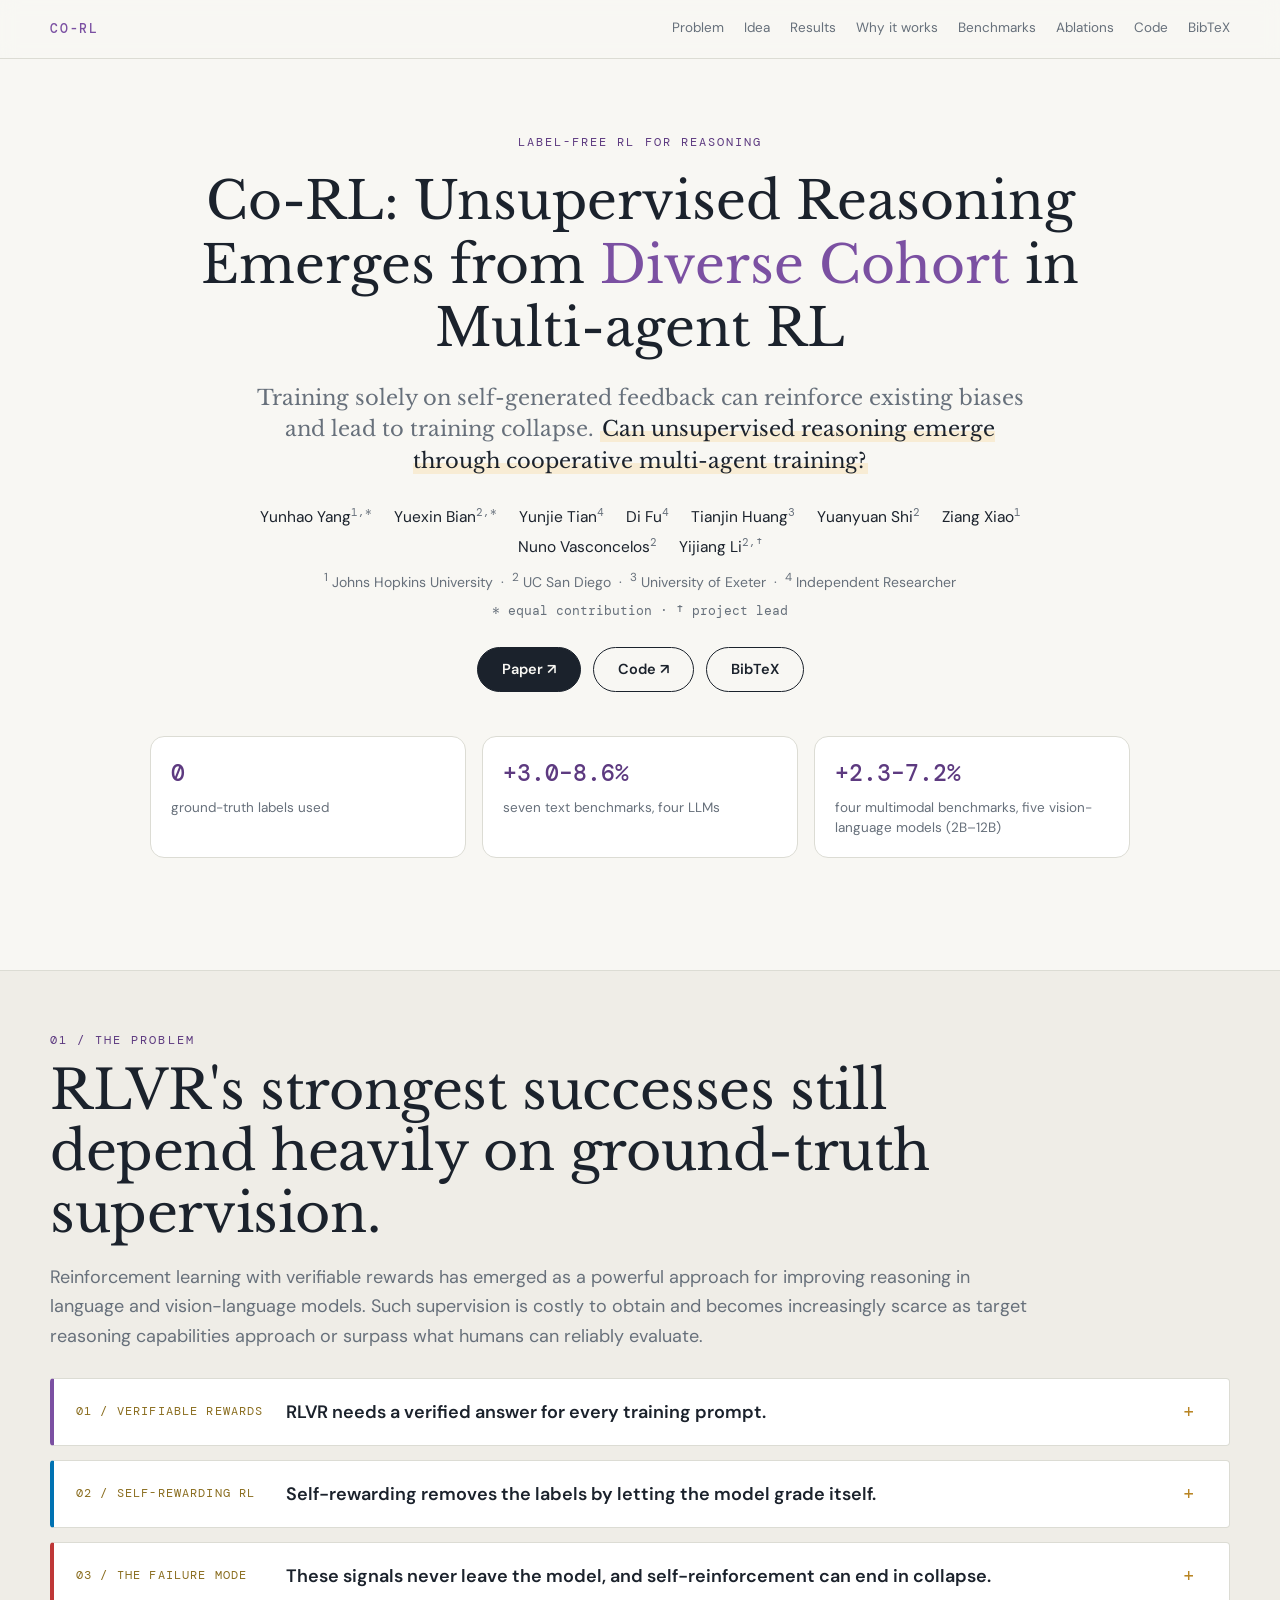
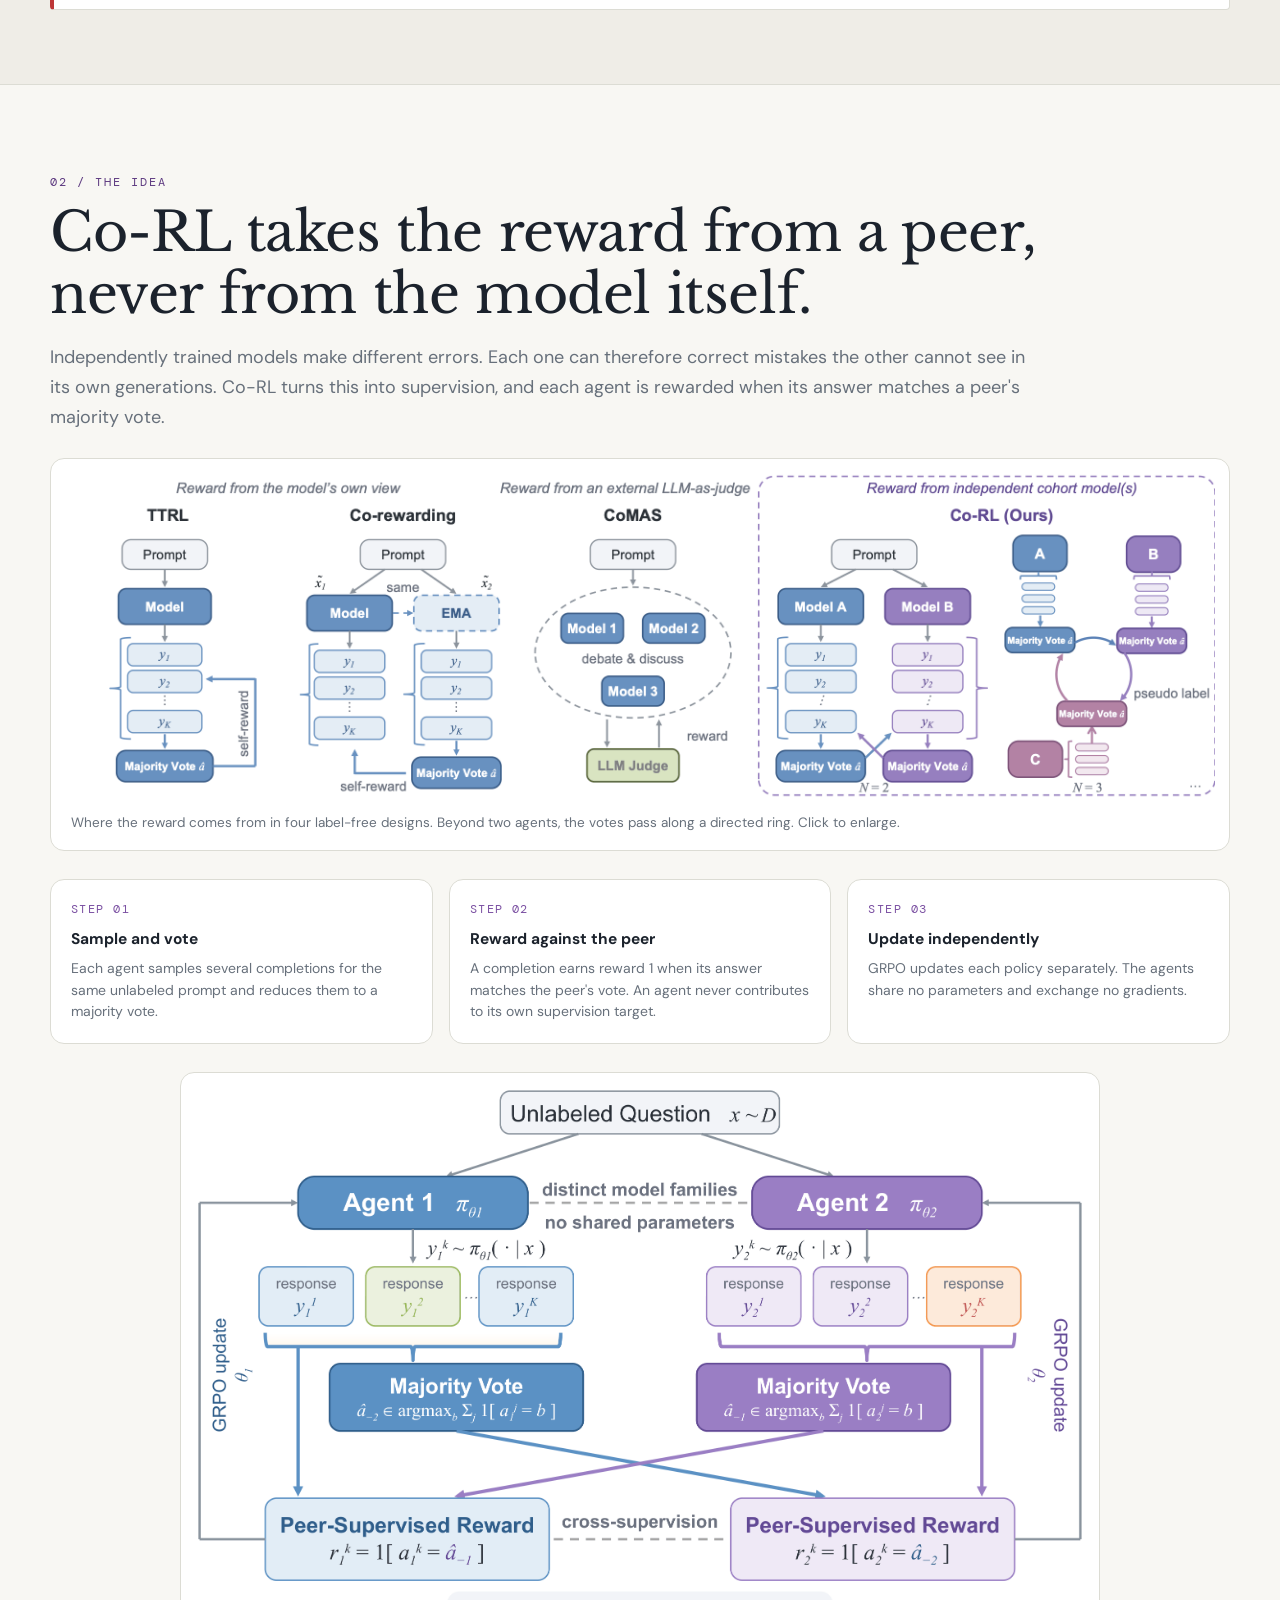
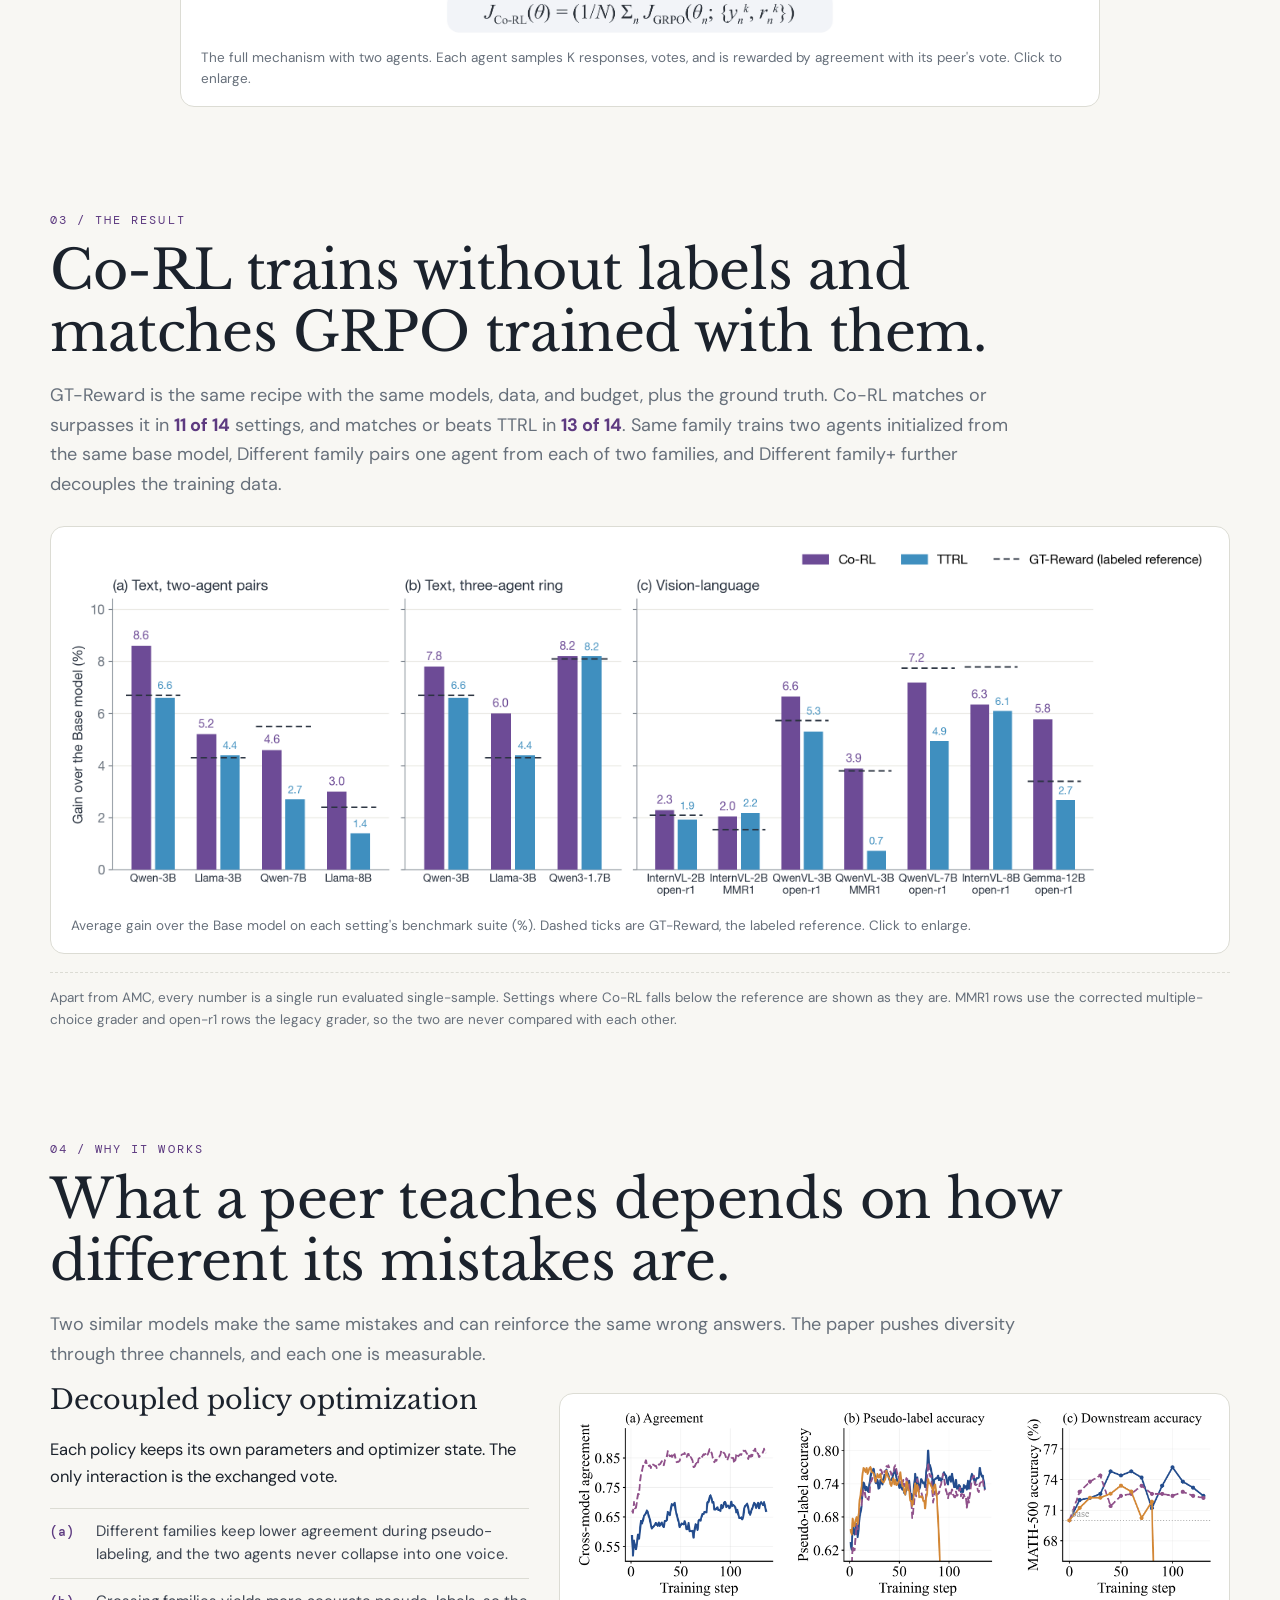
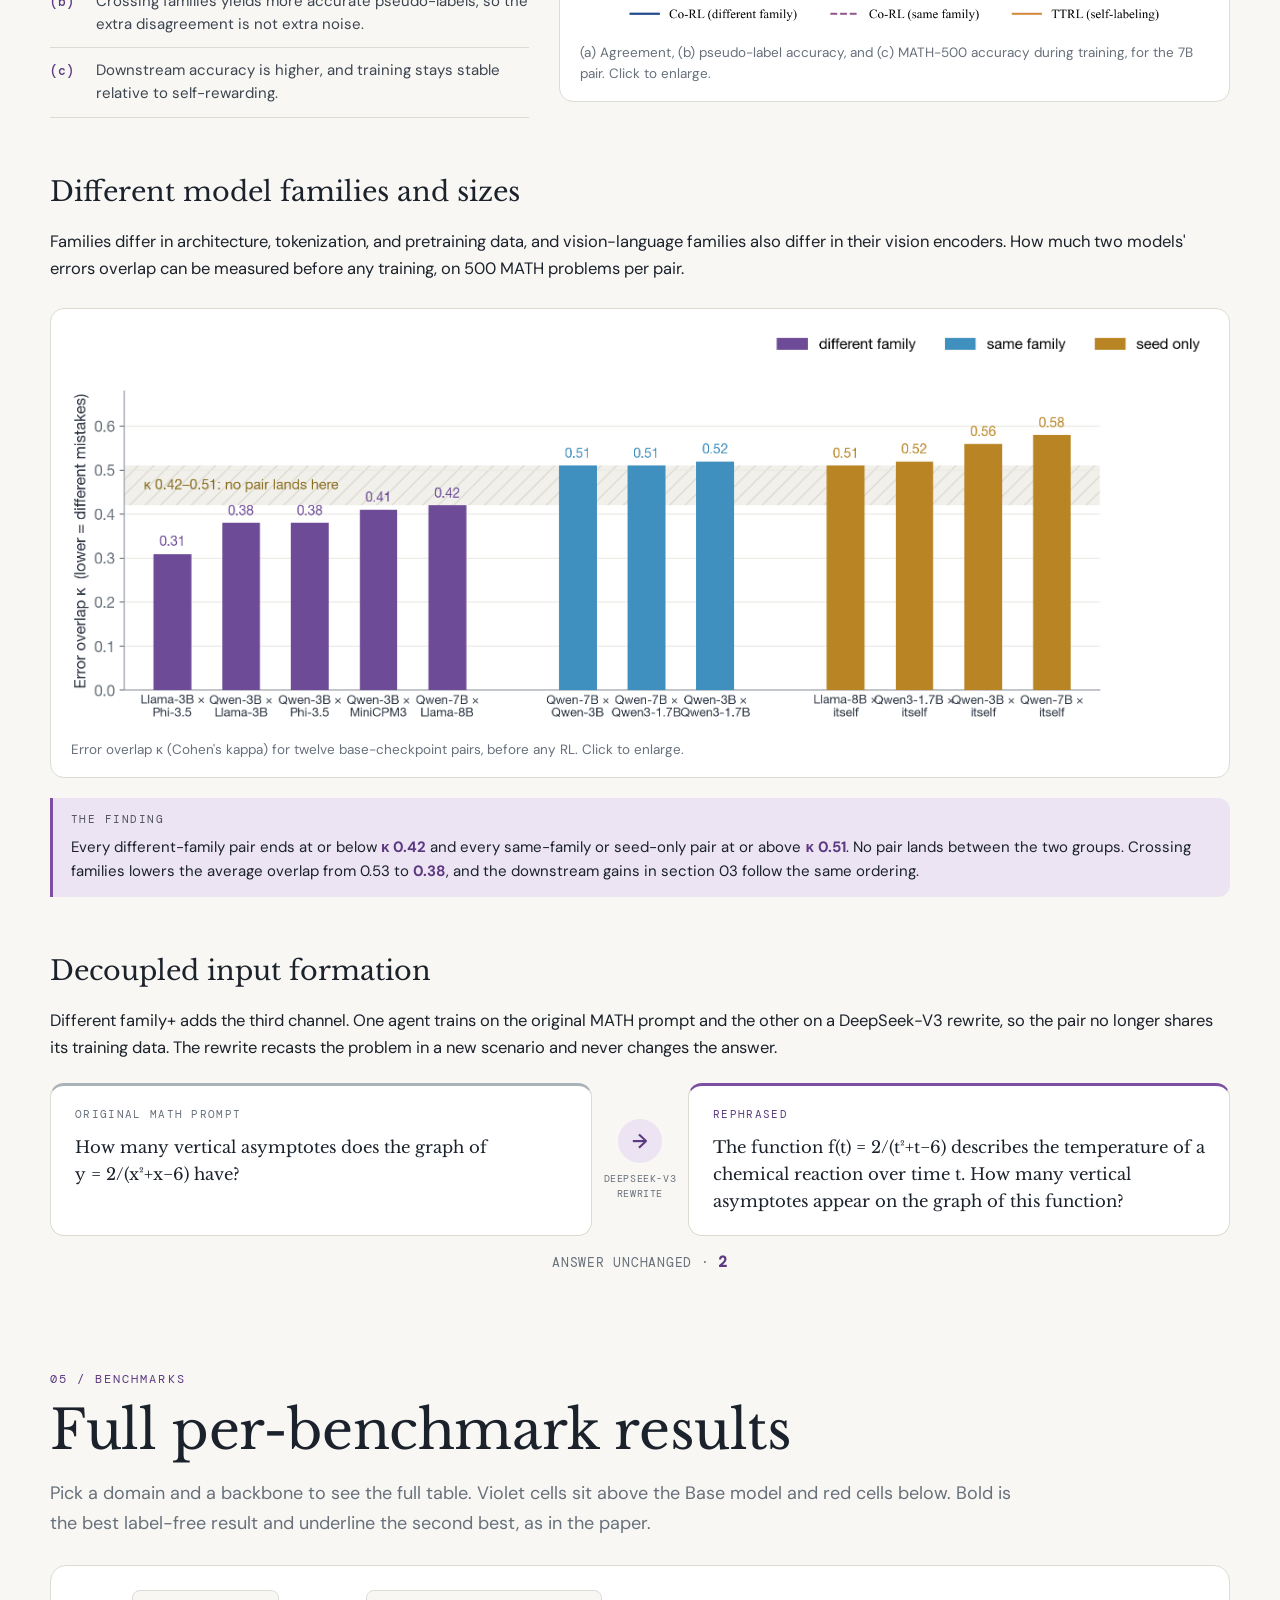
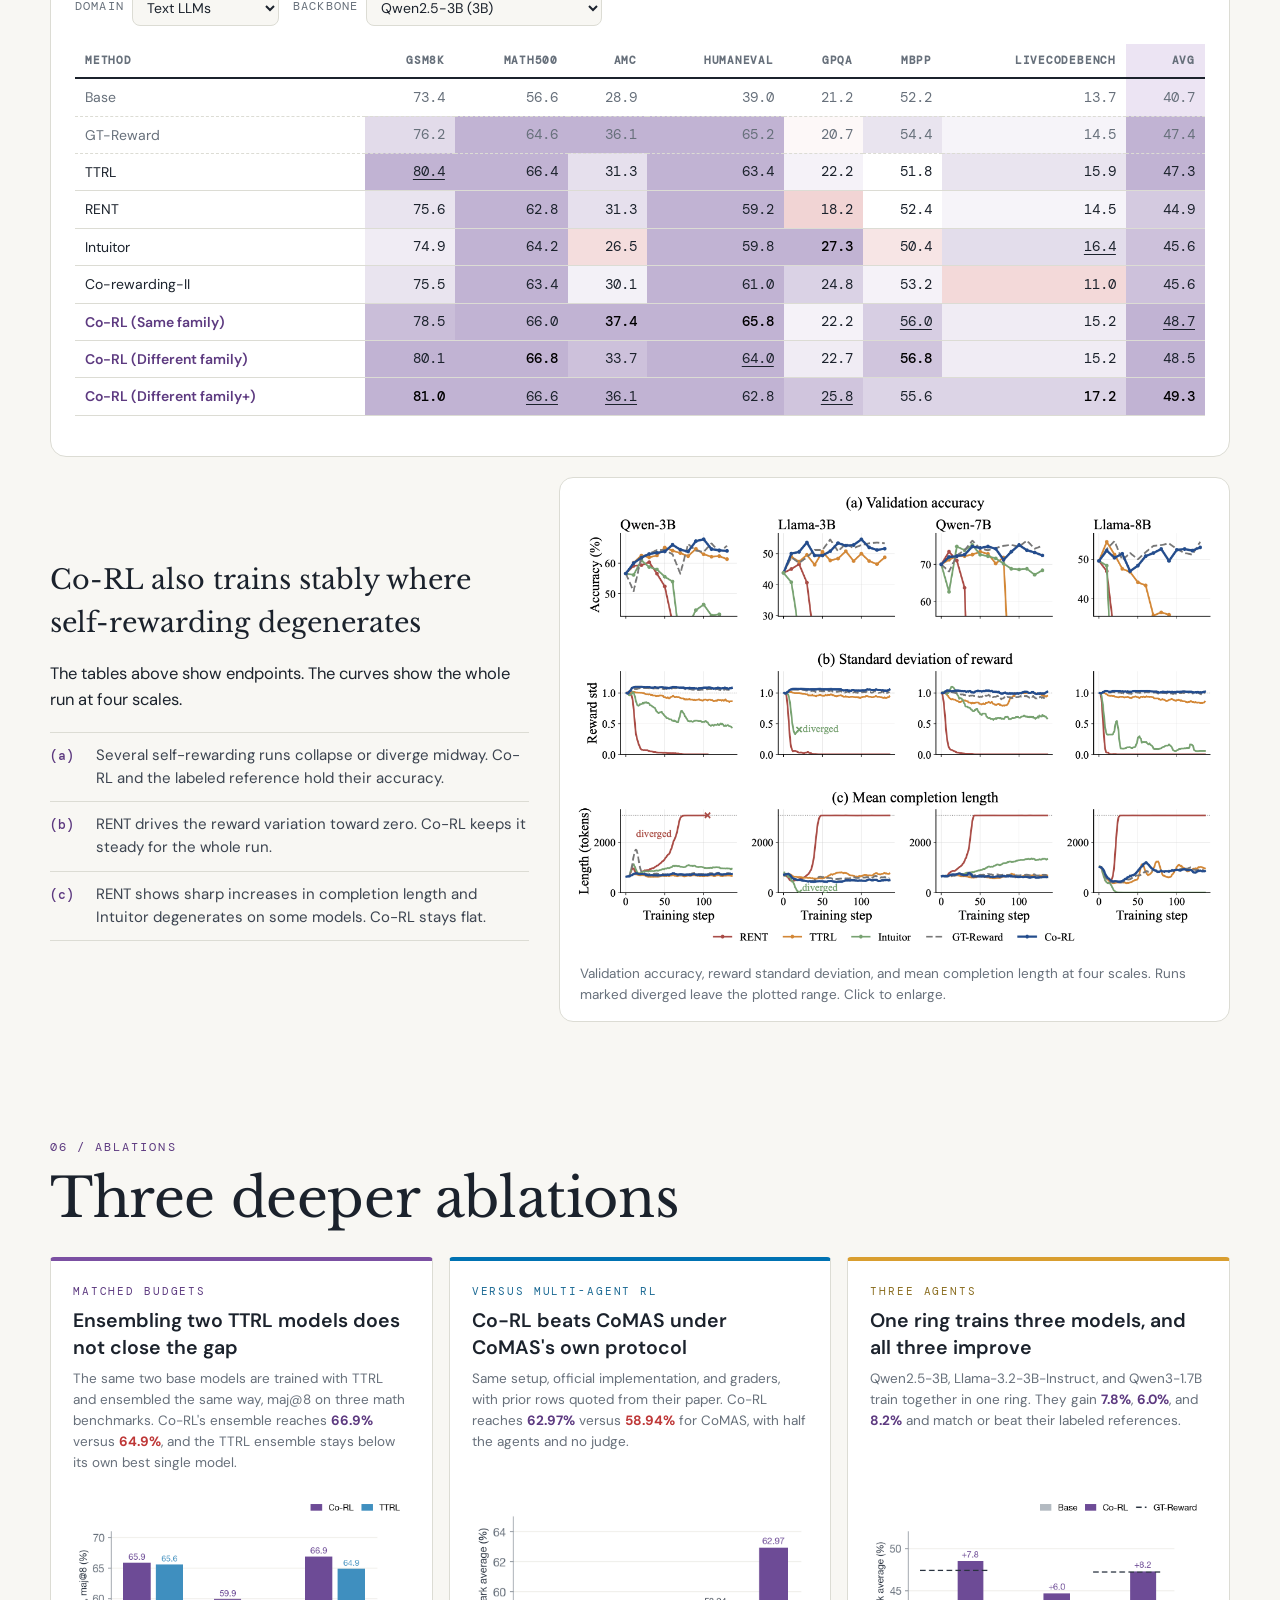
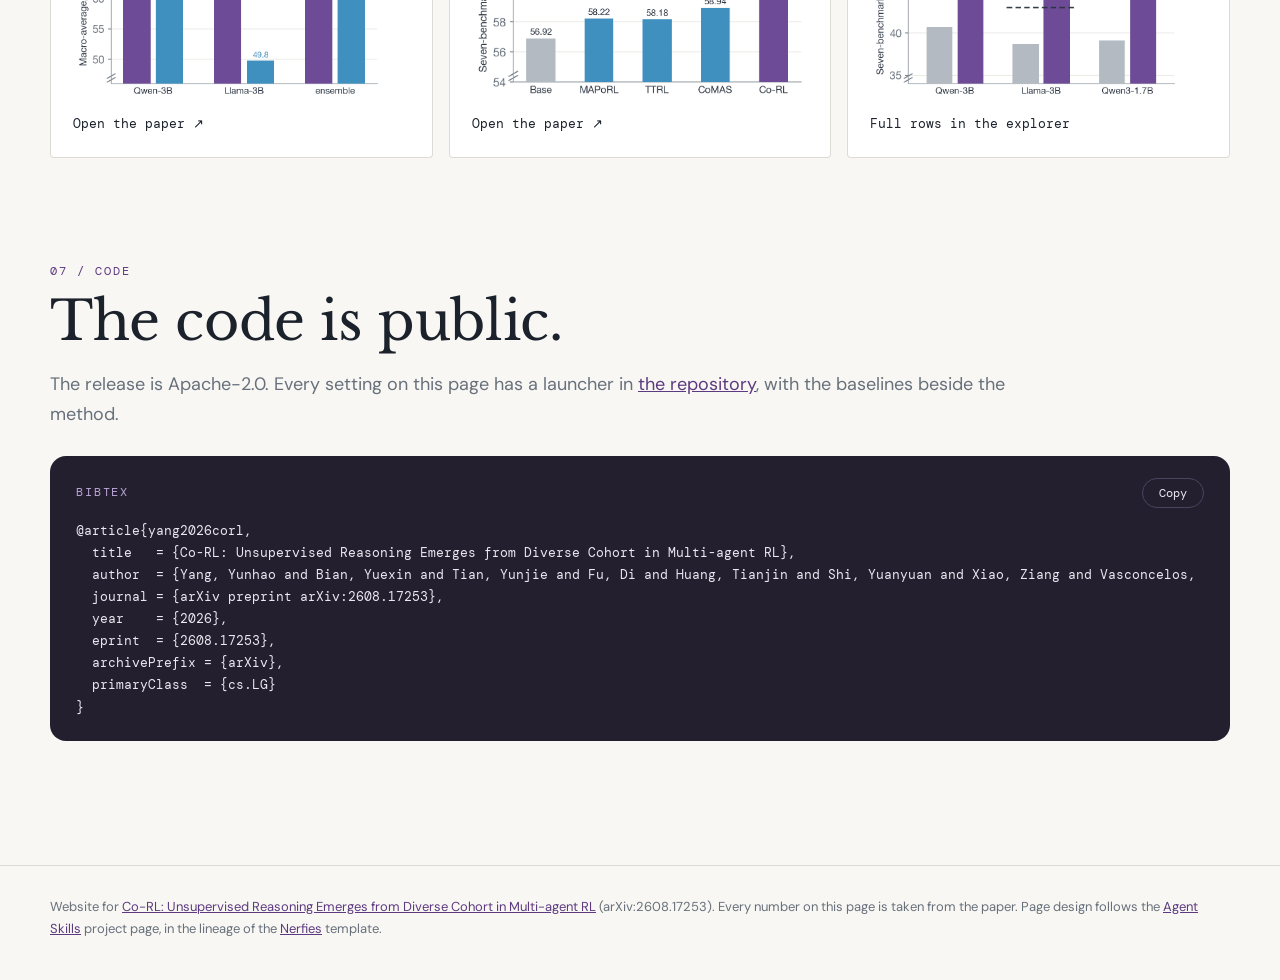
==== commit ceaea1d6: "Return the ensemble and three-agent charts to zoomed vertical bars CoMAS keeps its bars. The other t" ====
--- a/index.html
+++ b/index.html
@@ -10,13 +10,13 @@
   <meta property="og:title" content="Co-RL: Unsupervised Reasoning Emerges from Diverse Cohort in Multi-agent RL">
   <meta property="og:description" content="Label-free RL where each model is rewarded by a peer's majority vote. More diverse cohorts make better teachers.">
   <meta property="og:url" content="https://drstranded.github.io/Co-RL/">
-  <meta property="og:image" content="https://drstranded.github.io/Co-RL/static/images/fig-overview.png?v=18">
+  <meta property="og:image" content="https://drstranded.github.io/Co-RL/static/images/fig-overview.png?v=19">
   <meta name="twitter:card" content="summary_large_image">
   <link rel="icon" href="data:image/svg+xml,%3Csvg xmlns='http://www.w3.org/2000/svg' viewBox='0 0 64 64'%3E%3Crect width='64' height='64' rx='16' fill='%237b50a2'/%3E%3Ccircle cx='22' cy='32' r='9' fill='%23f8f7f3'/%3E%3Ccircle cx='42' cy='32' r='9' fill='none' stroke='%23f8f7f3' stroke-width='4'/%3E%3C/svg%3E">
   <link rel="preconnect" href="https://fonts.googleapis.com">
   <link rel="preconnect" href="https://fonts.gstatic.com" crossorigin>
   <link href="https://fonts.googleapis.com/css2?family=DM+Mono:wght@400;500&family=DM+Sans:wght@400;500;600;700&family=Libre+Baskerville:wght@400;700&display=swap" rel="stylesheet">
-  <link rel="stylesheet" href="static/css/site.css?v=20260819-18">
+  <link rel="stylesheet" href="static/css/site.css?v=20260819-19">
 </head>
 <body>
   <header class="site-header">
@@ -134,8 +134,8 @@
       </div>
 
       <figure class="media-card">
-        <button class="media-button" type="button" data-lightbox="static/images/fig1-compare-ring.png?v=18" aria-label="Enlarge the comparison of label-free reward designs">
-          <img src="static/images/fig1-compare-ring.png?v=18" width="2400" height="684"
+        <button class="media-button" type="button" data-lightbox="static/images/fig1-compare-ring.png?v=19" aria-label="Enlarge the comparison of label-free reward designs">
+          <img src="static/images/fig1-compare-ring.png?v=19" width="2400" height="684"
                alt="Comparison of four label-free reward designs: TTRL and Co-rewarding derive rewards from self-generated agreement, CoMAS scores multi-turn interactions with one of its own agents as judge, and Co-RL derives rewards directly from peer votes, passed along a directed ring beyond two agents.">
         </button>
         <figcaption>Where the reward comes from in four label-free designs. Beyond two agents, the votes pass
@@ -158,8 +158,8 @@
       </div>
 
       <figure class="media-card fig-medium">
-        <button class="media-button" type="button" data-lightbox="static/images/fig-overview.png?v=18" aria-label="Enlarge the Co-RL overview diagram">
-          <img src="static/images/fig-overview.png?v=18" width="2169" height="1338" loading="lazy"
+        <button class="media-button" type="button" data-lightbox="static/images/fig-overview.png?v=19" aria-label="Enlarge the Co-RL overview diagram">
+          <img src="static/images/fig-overview.png?v=19" width="2169" height="1338" loading="lazy"
                alt="Overview of Co-RL with two agents: each agent samples K responses to the same unlabeled question, forms a majority-vote pseudo-label, and each rollout is rewarded by agreement with the peer's pseudo-label, followed by independent GRPO updates.">
         </button>
         <figcaption>The full mechanism with two agents. Each agent samples K responses, votes, and is rewarded
@@ -179,8 +179,8 @@
           further decouples the training data.</p>
       </div>
       <figure class="media-card">
-        <button class="media-button" type="button" data-lightbox="static/images/fig-results.png?v=18" aria-label="Enlarge the main results figure">
-          <img src="static/images/fig-results.png?v=18" width="2872" height="908"
+        <button class="media-button" type="button" data-lightbox="static/images/fig-results.png?v=19" aria-label="Enlarge the main results figure">
+          <img src="static/images/fig-results.png?v=19" width="2872" height="908"
                alt="Average gain over the Base model for every setting: Co-RL and TTRL as paired bars, GT-Reward as a dashed reference tick. Panels: text two-agent pairs, text three-agent ring, vision-language.">
         </button>
         <figcaption>Average gain over the Base model on each setting's benchmark suite (%). Dashed ticks are
@@ -217,8 +217,8 @@
           </ul>
         </div>
         <figure class="media-card">
-          <button class="media-button" type="button" data-lightbox="static/images/fig-mechanism-panels.png?v=18" aria-label="Enlarge the mechanism panels">
-            <img src="static/images/fig-mechanism-panels.png?v=18" width="2200" height="765" loading="lazy"
+          <button class="media-button" type="button" data-lightbox="static/images/fig-mechanism-panels.png?v=19" aria-label="Enlarge the mechanism panels">
+            <img src="static/images/fig-mechanism-panels.png?v=19" width="2200" height="765" loading="lazy"
                  alt="Three panels for the 7B pair during training: inter-model agreement, pseudo-label accuracy, and MATH-500 evaluation accuracy for Co-RL same family, Co-RL different family, and TTRL.">
           </button>
           <figcaption>(a) Agreement, (b) pseudo-label accuracy, and (c) MATH-500 accuracy during training,
@@ -231,8 +231,8 @@
         also differ in their vision encoders. How much two models' errors overlap can be measured before any
         training, on 500 MATH problems per pair.</p>
       <figure class="media-card">
-        <button class="media-button" type="button" data-lightbox="static/images/fig-kappa.png?v=18" aria-label="Enlarge the error overlap chart">
-          <img src="static/images/fig-kappa.png?v=18" width="2689" height="846" loading="lazy"
+        <button class="media-button" type="button" data-lightbox="static/images/fig-kappa.png?v=19" aria-label="Enlarge the error overlap chart">
+          <img src="static/images/fig-kappa.png?v=19" width="2689" height="846" loading="lazy"
                alt="Vertical bar chart of error overlap for twelve base-checkpoint pairs: every different-family pair ends at or below 0.42, every same-family and seed-only pair at or above 0.51, and the shaded strip between is empty.">
         </button>
         <figcaption>Error overlap κ (Cohen's kappa) for twelve base-checkpoint pairs, before any RL. Click to
@@ -304,8 +304,8 @@
           </ul>
         </div>
         <figure class="media-card">
-        <button class="media-button" type="button" data-lightbox="static/images/fig-dynamics-4scale.png?v=18" aria-label="Enlarge training dynamics at four scales">
-          <img src="static/images/fig-dynamics-4scale.png?v=18" width="2200" height="1579" loading="lazy"
+        <button class="media-button" type="button" data-lightbox="static/images/fig-dynamics-4scale.png?v=19" aria-label="Enlarge training dynamics at four scales">
+          <img src="static/images/fig-dynamics-4scale.png?v=19" width="2200" height="1579" loading="lazy"
                alt="Training dynamics at four model scales: validation accuracy, within-group reward standard deviation, and mean completion length for Co-RL, GT-Reward, TTRL, RENT, and Intuitor. Self-rewarding baselines show reward collapse, length degeneration, or divergence. Co-RL stays stable.">
         </button>
         <figcaption>Validation accuracy, reward standard deviation, and mean completion length at four scales.
@@ -329,8 +329,8 @@
              benchmarks. Co-RL's ensemble reaches <span class="num">66.9%</span> versus
              <span class="num bad">64.9%</span>, and the TTRL ensemble stays below its own best single
              model.</p>
-          <img src="static/images/fig-abl-ensemble.png?v=18" width="1088" height="648" loading="lazy" class="card-fig"
-               alt="Range plot of macro-average maj@8: each method shows its two single models as dots and its ensemble as a diamond. The TTRL diamond sits below its best single model, the Co-RL diamond sits above both of its members.">
+          <img src="static/images/fig-abl-ensemble.png?v=19" width="1088" height="648" loading="lazy" class="card-fig"
+               alt="Vertical grouped bars of macro-average maj@8 on a truncated axis: Co-RL beats TTRL for both single models and for the ensemble, and the TTRL ensemble scores below its best single model.">
           <a class="card-link" href="https://arxiv.org/abs/2608.17253" target="_blank" rel="noreferrer">Open the paper <span aria-hidden="true">↗</span></a>
         </div>
         <div class="control-card accent-blue">
@@ -339,7 +339,7 @@
           <p>Same setup, official implementation, and graders, with prior rows quoted from their paper. Co-RL
              reaches <span class="num">62.97%</span> versus <span class="num bad">58.94%</span> for CoMAS,
              with half the agents and no judge.</p>
-          <img src="static/images/fig-abl-comas.png?v=18" width="1088" height="648" loading="lazy" class="card-fig"
+          <img src="static/images/fig-abl-comas.png?v=19" width="1088" height="648" loading="lazy" class="card-fig"
                alt="Vertical bars of seven-benchmark averages under the CoMAS protocol: Base 56.92, MAPoRL 58.22, TTRL 58.18, CoMAS 58.94, Co-RL 62.97.">
           <a class="card-link" href="https://arxiv.org/abs/2608.17253" target="_blank" rel="noreferrer">Open the paper <span aria-hidden="true">↗</span></a>
         </div>
@@ -349,8 +349,8 @@
           <p>Qwen2.5-3B, Llama-3.2-3B-Instruct, and Qwen3-1.7B train together in one ring. They gain
              <span class="num">7.8%</span>, <span class="num">6.0%</span>, and <span class="num">8.2%</span>
              and match or beat their labeled references.</p>
-          <img src="static/images/fig-abl-n3.png?v=18" width="1088" height="648" loading="lazy" class="card-fig"
-               alt="Three horizontal arrows from each Base score to the Co-RL score, with dashed GT-Reward marks: gains of 7.8, 6.0, and 8.2 points, each arrow reaching or passing its mark.">
+          <img src="static/images/fig-abl-n3.png?v=19" width="1088" height="648" loading="lazy" class="card-fig"
+               alt="Vertical grouped bars from Base to Co-RL for the three ring-trained models on a truncated axis, with dashed GT-Reward marks: gains of 7.8, 6.0, and 8.2 points.">
           <a class="card-link" href="#benchmarks">Full rows in the explorer</a>
         </div>
       </div>
@@ -399,8 +399,8 @@
     </div>
   </footer>
 
-  <script src="static/data/content.js?v=20260819-18"></script>
-  <script src="static/data/results.js?v=20260819-18"></script>
-  <script src="static/js/site.js?v=20260819-18"></script>
+  <script src="static/data/content.js?v=20260819-19"></script>
+  <script src="static/data/results.js?v=20260819-19"></script>
+  <script src="static/js/site.js?v=20260819-19"></script>
 </body>
 </html>
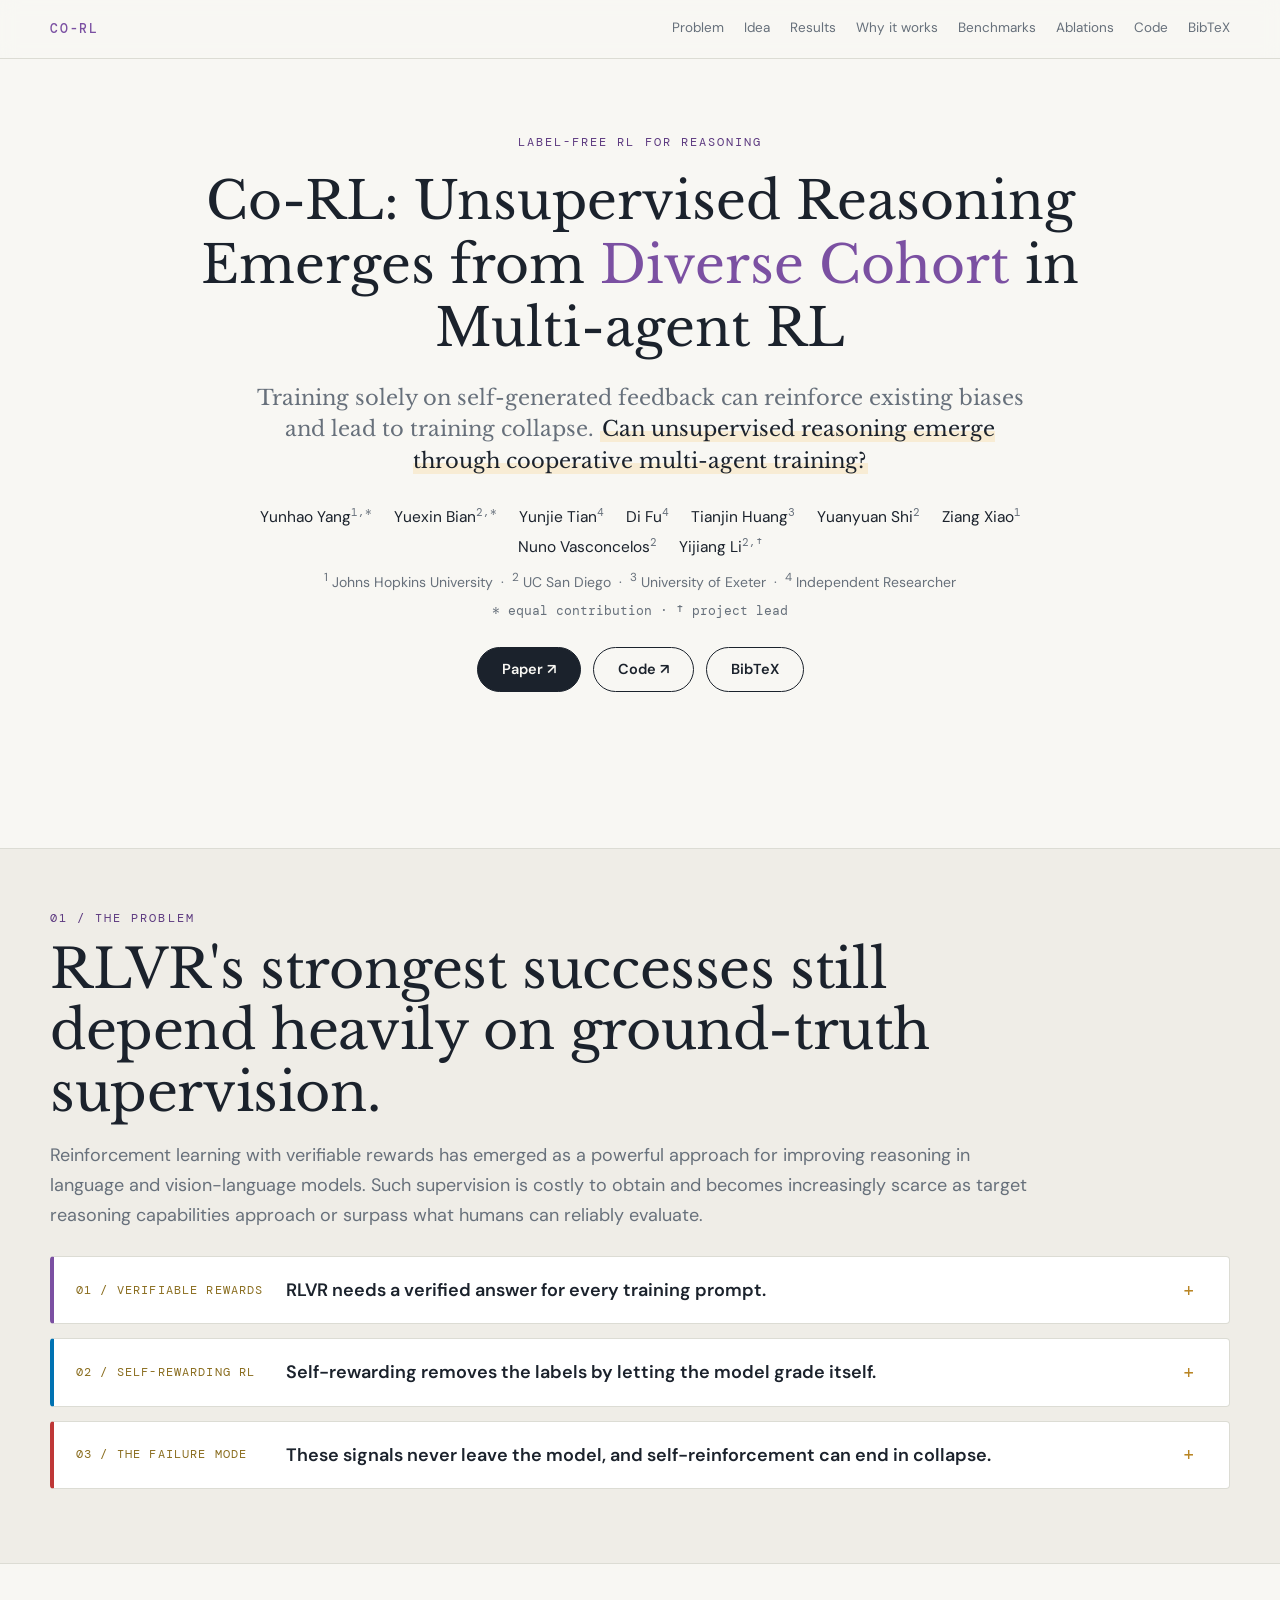
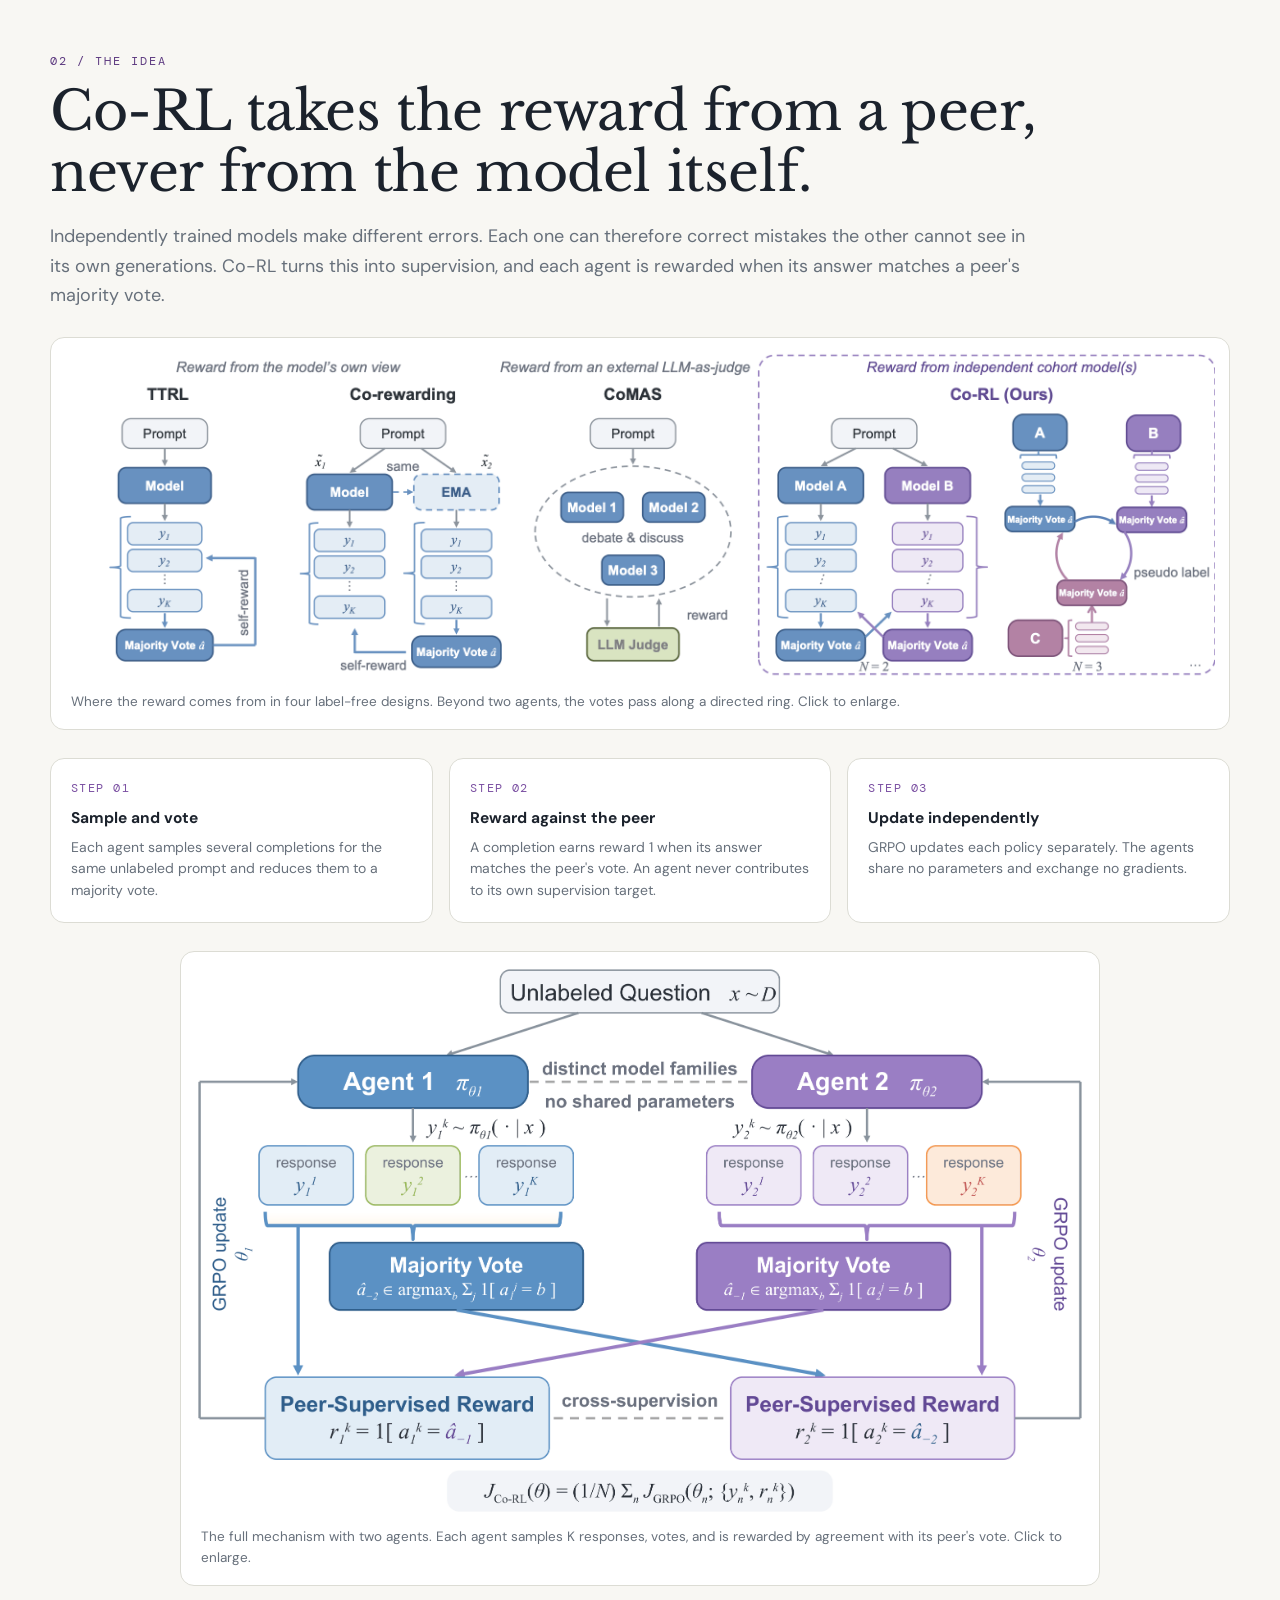
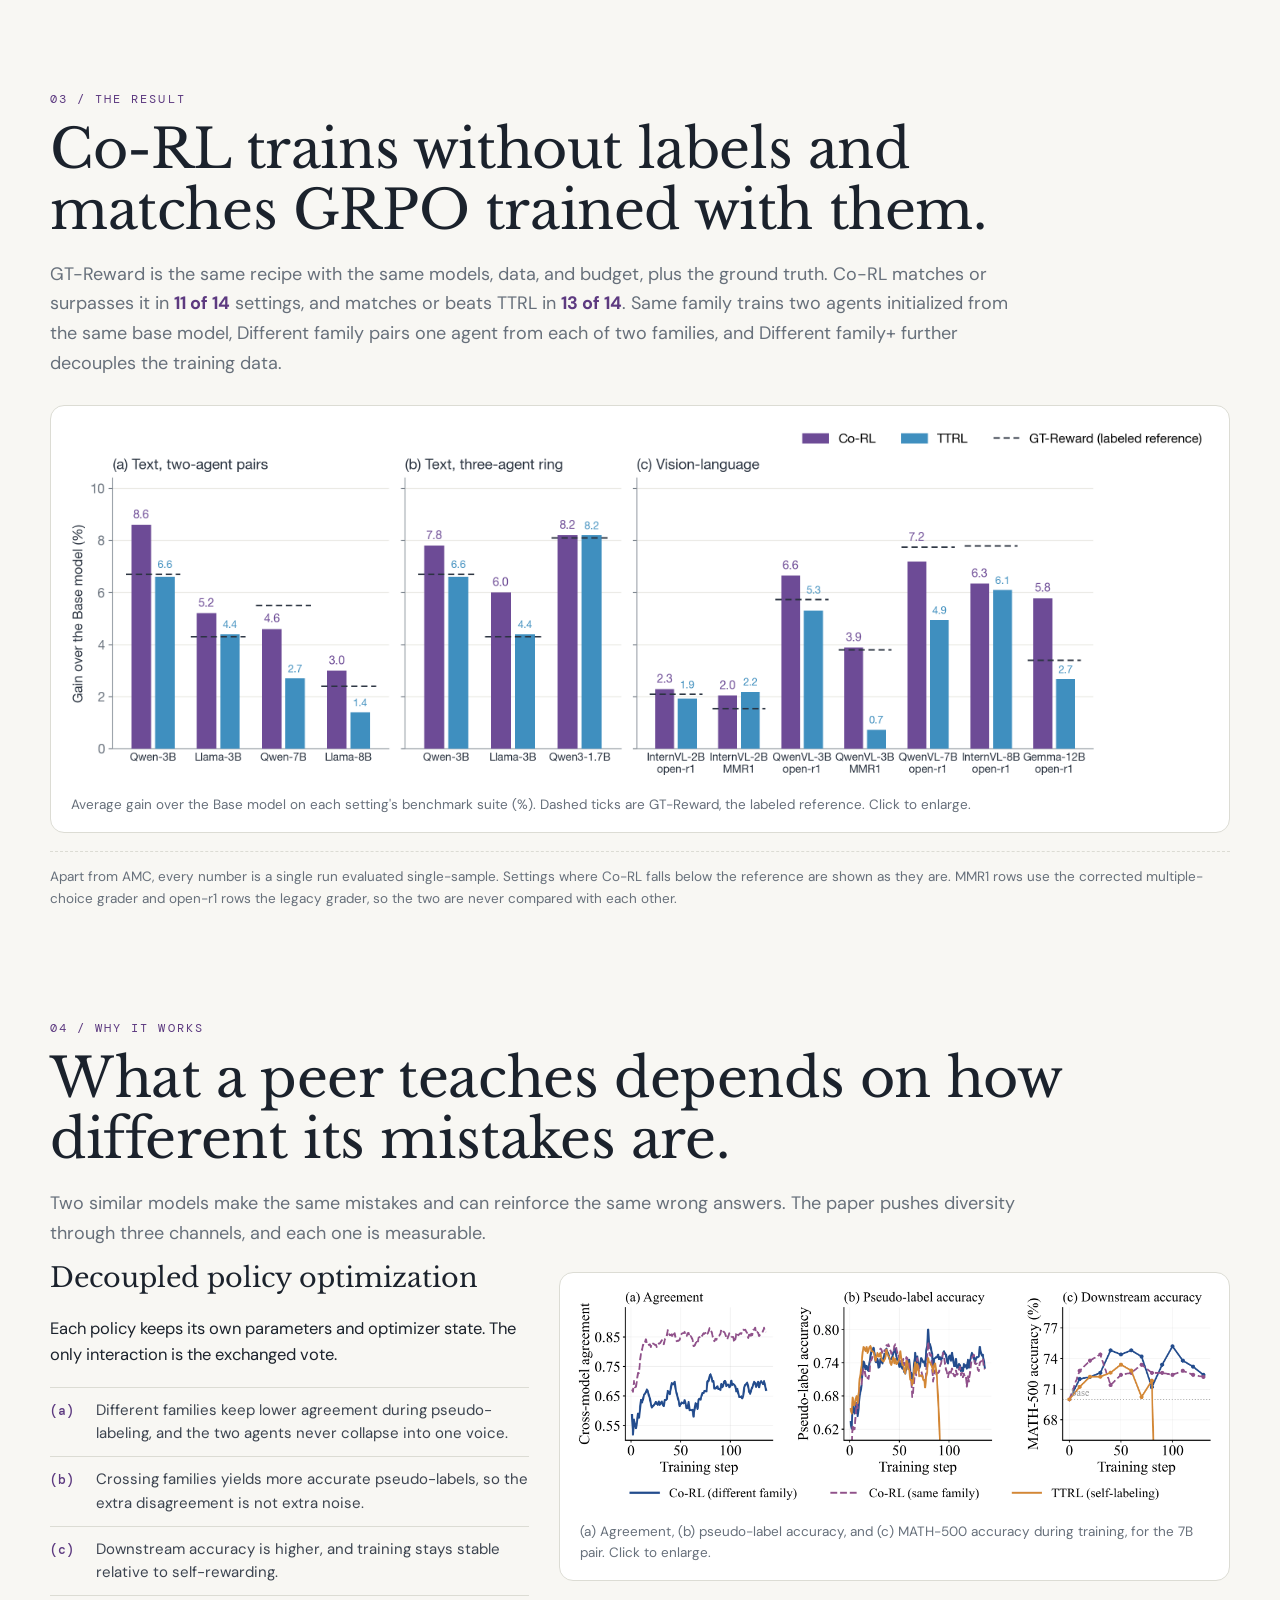
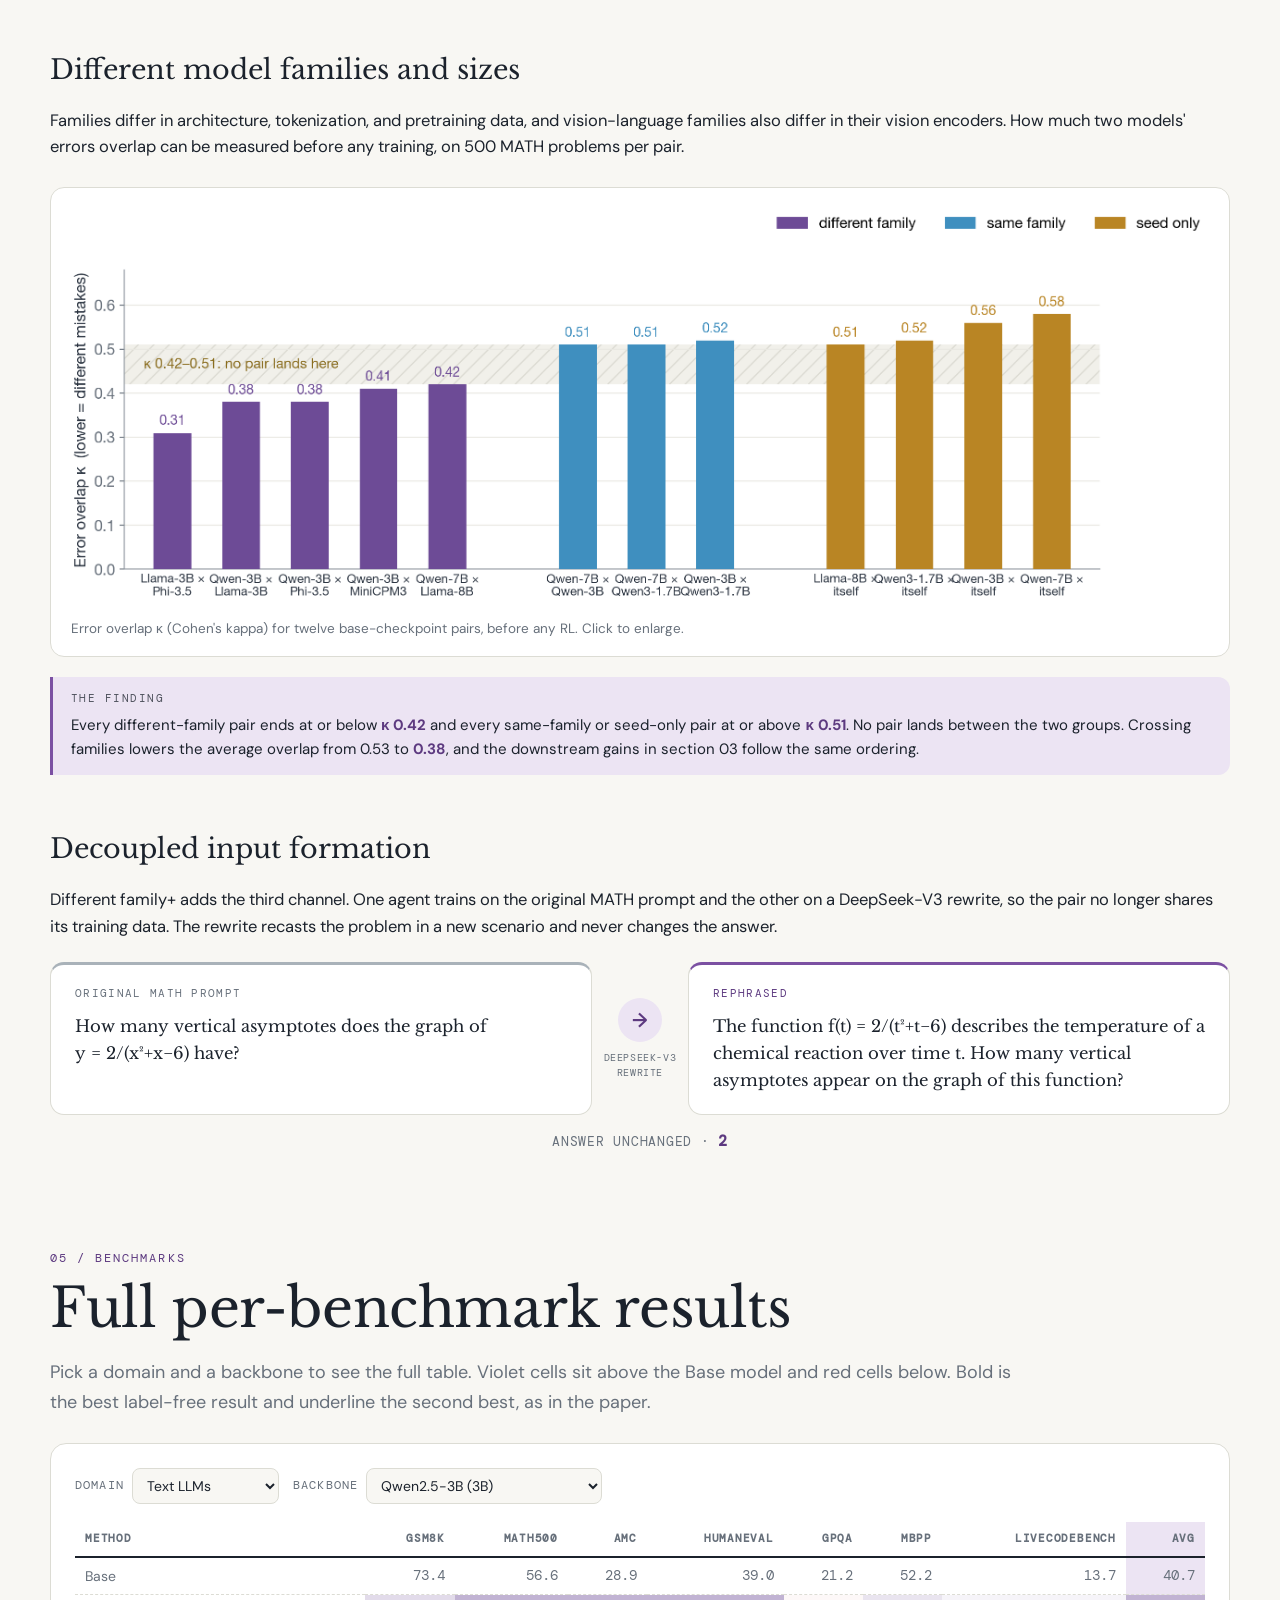
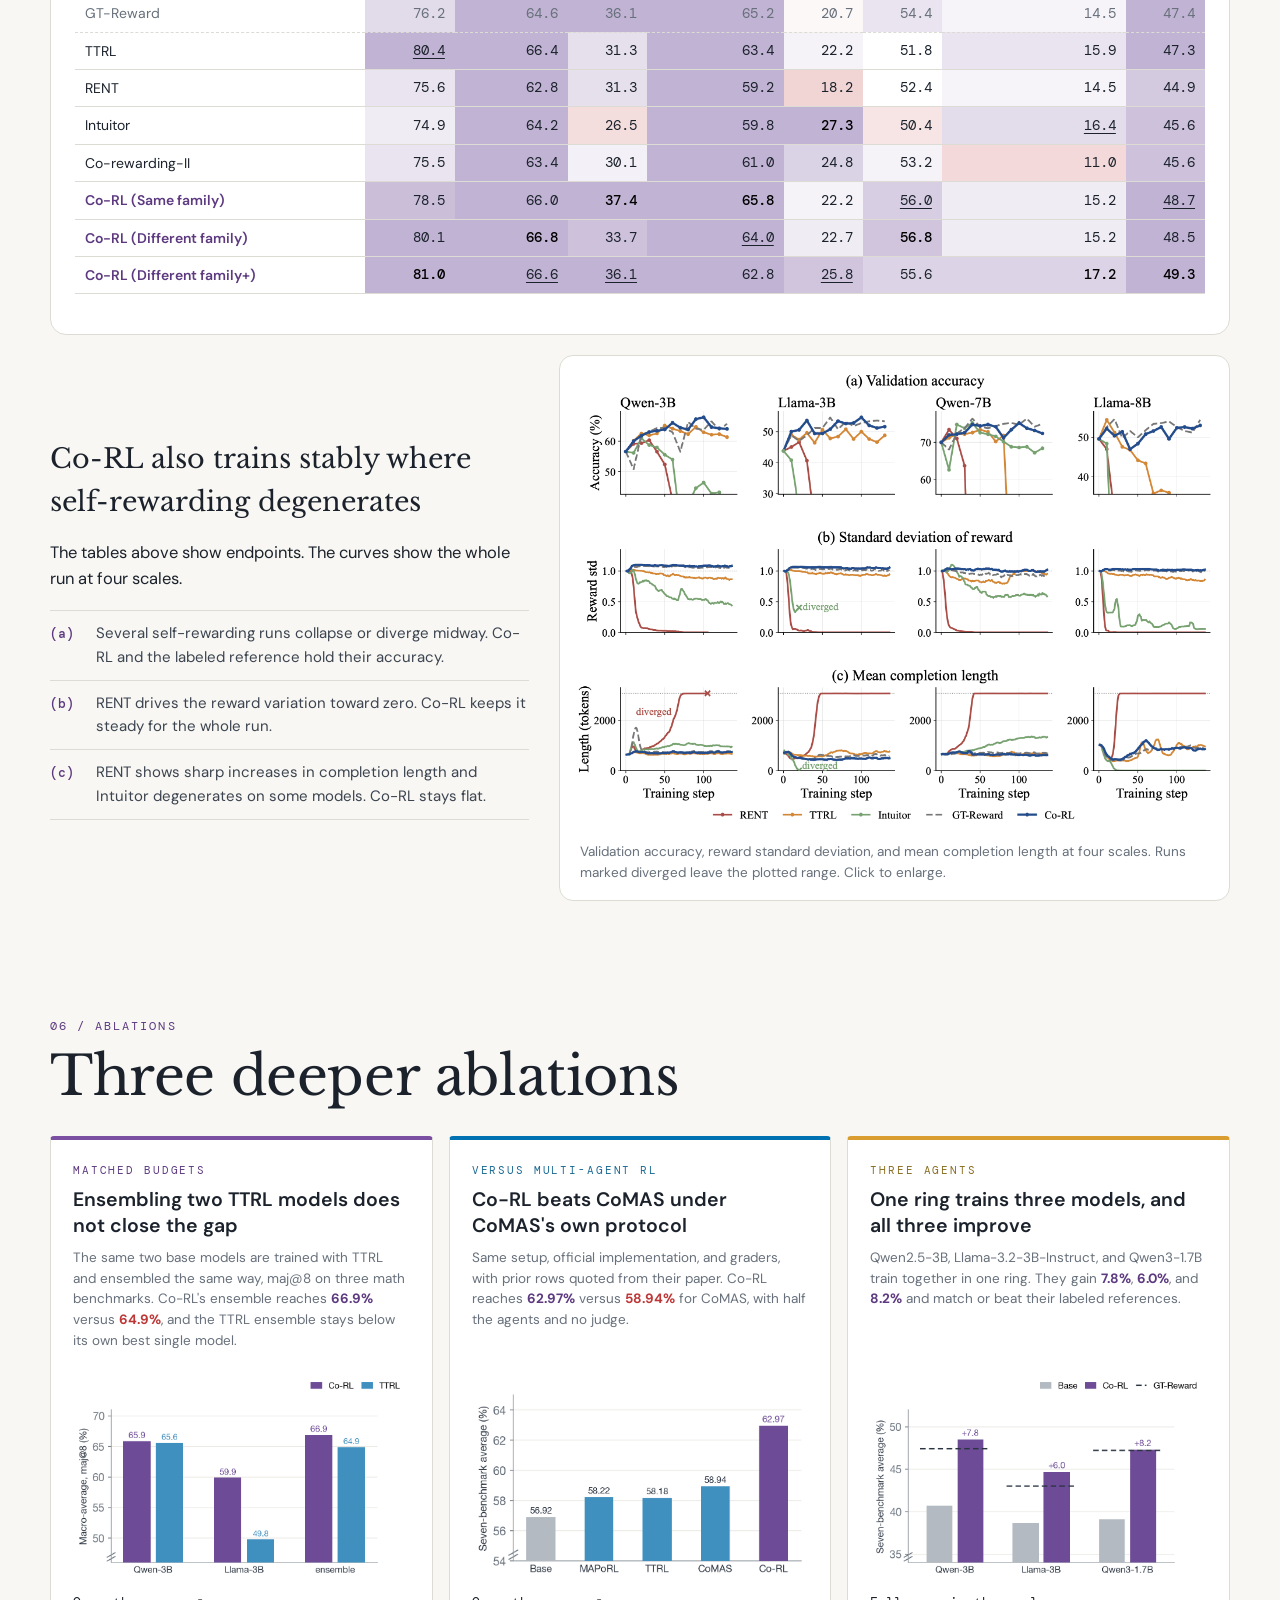
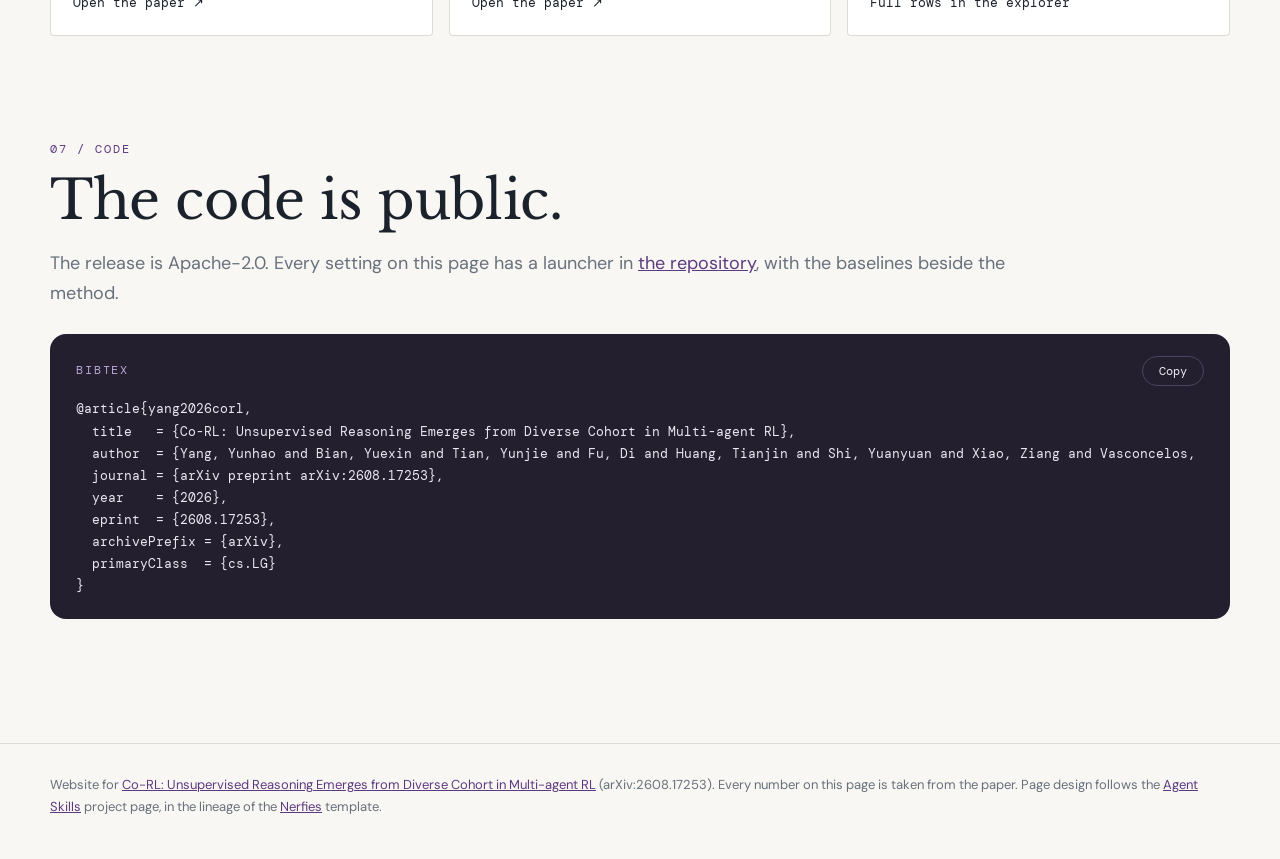
==== commit ffe2913a: "Drop the hero stat strip Co-Authored-By: Claude Opus 5 <noreply@anthropic.com>" ====
--- a/index.html
+++ b/index.html
@@ -16,7 +16,7 @@
   <link rel="preconnect" href="https://fonts.googleapis.com">
   <link rel="preconnect" href="https://fonts.gstatic.com" crossorigin>
   <link href="https://fonts.googleapis.com/css2?family=DM+Mono:wght@400;500&family=DM+Sans:wght@400;500;600;700&family=Libre+Baskerville:wght@400;700&display=swap" rel="stylesheet">
-  <link rel="stylesheet" href="static/css/site.css?v=20260819-19">
+  <link rel="stylesheet" href="static/css/site.css?v=20260819-20">
 </head>
 <body>
   <header class="site-header">
@@ -68,14 +68,6 @@
         <a class="button button-light" href="https://github.com/DrStranded/Co-RL" target="_blank" rel="noreferrer">Code <span aria-hidden="true">↗</span></a>
         <a class="button button-light" href="#bibtex">BibTeX</a>
       </div>
-      <div class="stat-strip" aria-label="Headline numbers">
-        <div class="stat-chip"><strong>0</strong>
-          <span>ground-truth labels used</span></div>
-        <div class="stat-chip"><strong>+3.0–8.6%</strong>
-          <span>seven text benchmarks, four LLMs</span></div>
-        <div class="stat-chip"><strong>+2.3–7.2%</strong>
-          <span>four multimodal benchmarks, five vision-language models (2B–12B)</span></div>
-      </div>
     </section>
 
     <!-- ================= 01 PROBLEM ================= -->
@@ -399,8 +391,8 @@
     </div>
   </footer>
 
-  <script src="static/data/content.js?v=20260819-19"></script>
-  <script src="static/data/results.js?v=20260819-19"></script>
-  <script src="static/js/site.js?v=20260819-19"></script>
+  <script src="static/data/content.js?v=20260819-20"></script>
+  <script src="static/data/results.js?v=20260819-20"></script>
+  <script src="static/js/site.js?v=20260819-20"></script>
 </body>
 </html>
--- a/static/css/site.css
+++ b/static/css/site.css
@@ -100,22 +100,12 @@
 .button:hover { transform: translateY(-1px); box-shadow: var(--shadow); }
 .button-dark { background: var(--ink); color: var(--paper); }
 .button-light { background: transparent; color: var(--ink); }
-.stat-strip {
-  display: grid; grid-template-columns: repeat(3, minmax(0, 1fr)); gap: 16px;
-  max-width: 980px; margin: 0 auto;
-}
-.stat-chip {
-  background: var(--card); border: 1px solid var(--line); border-radius: 14px;
-  padding: 18px 20px; text-align: left;
-}
-.stat-chip strong { font-family: var(--mono); font-size: 23px; font-weight: 500; color: var(--violet-dark); display: block; margin-bottom: 6px; }
-.stat-chip span { font-size: 13.5px; color: var(--muted); line-height: 1.5; display: block; }
 
 /* ---------- hover micro-interactions ---------- */
-.stat-chip, .step-card, .contrast-cell, .control-card {
+.step-card, .contrast-cell, .control-card {
   transition: transform .18s ease, box-shadow .18s ease;
 }
-.stat-chip:hover, .step-card:hover, .contrast-cell:hover, .control-card:hover {
+.step-card:hover, .contrast-cell:hover, .control-card:hover {
   transform: translateY(-2px); box-shadow: var(--shadow);
 }
 .media-card { transition: box-shadow .2s ease; overflow: hidden; }
@@ -351,8 +341,7 @@
 }
 @media (max-width: 680px) {
   body { font-size: 15.5px; }
-  .stat-strip { grid-template-columns: 1fr; }
-  .nav-toggle { display: block; }
+    .nav-toggle { display: block; }
   .nav-links {
     display: none; position: absolute; top: 58px; left: 0; right: 0;
     background: var(--paper); border-bottom: 1px solid var(--line);
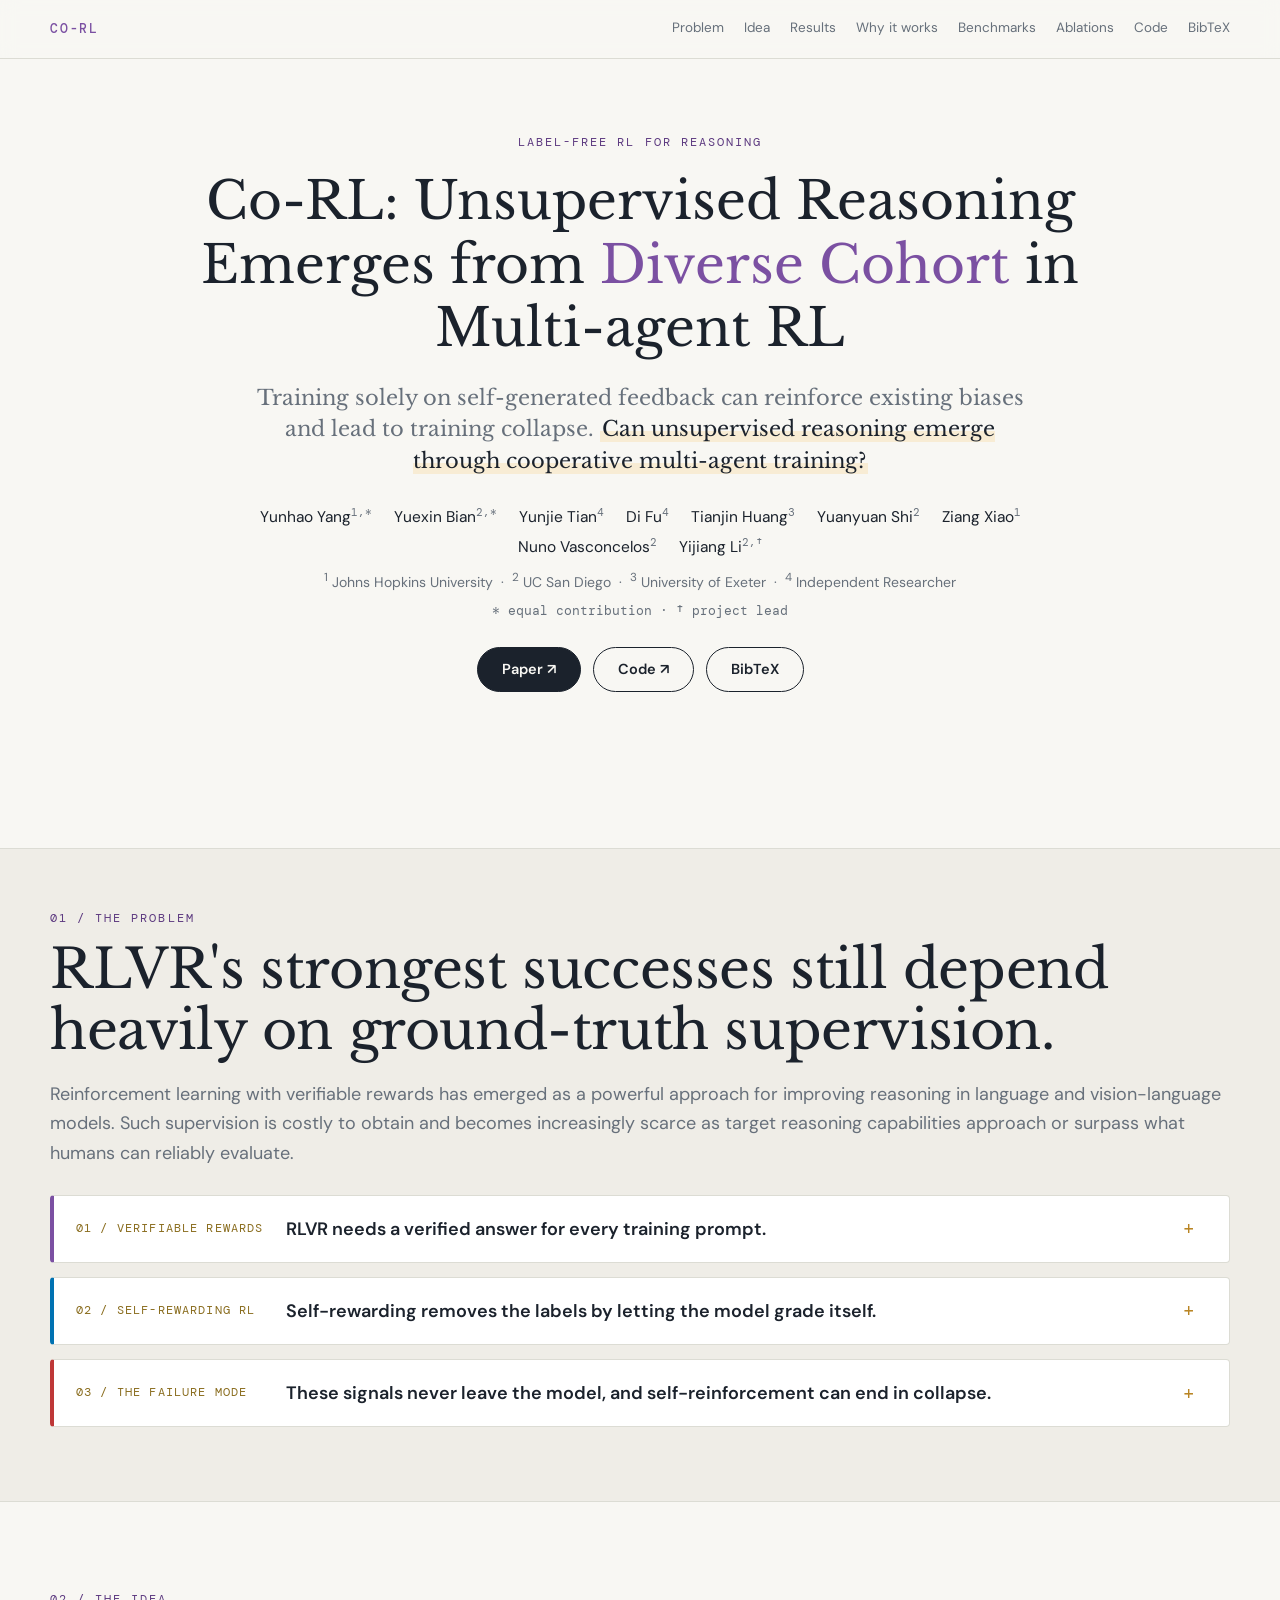
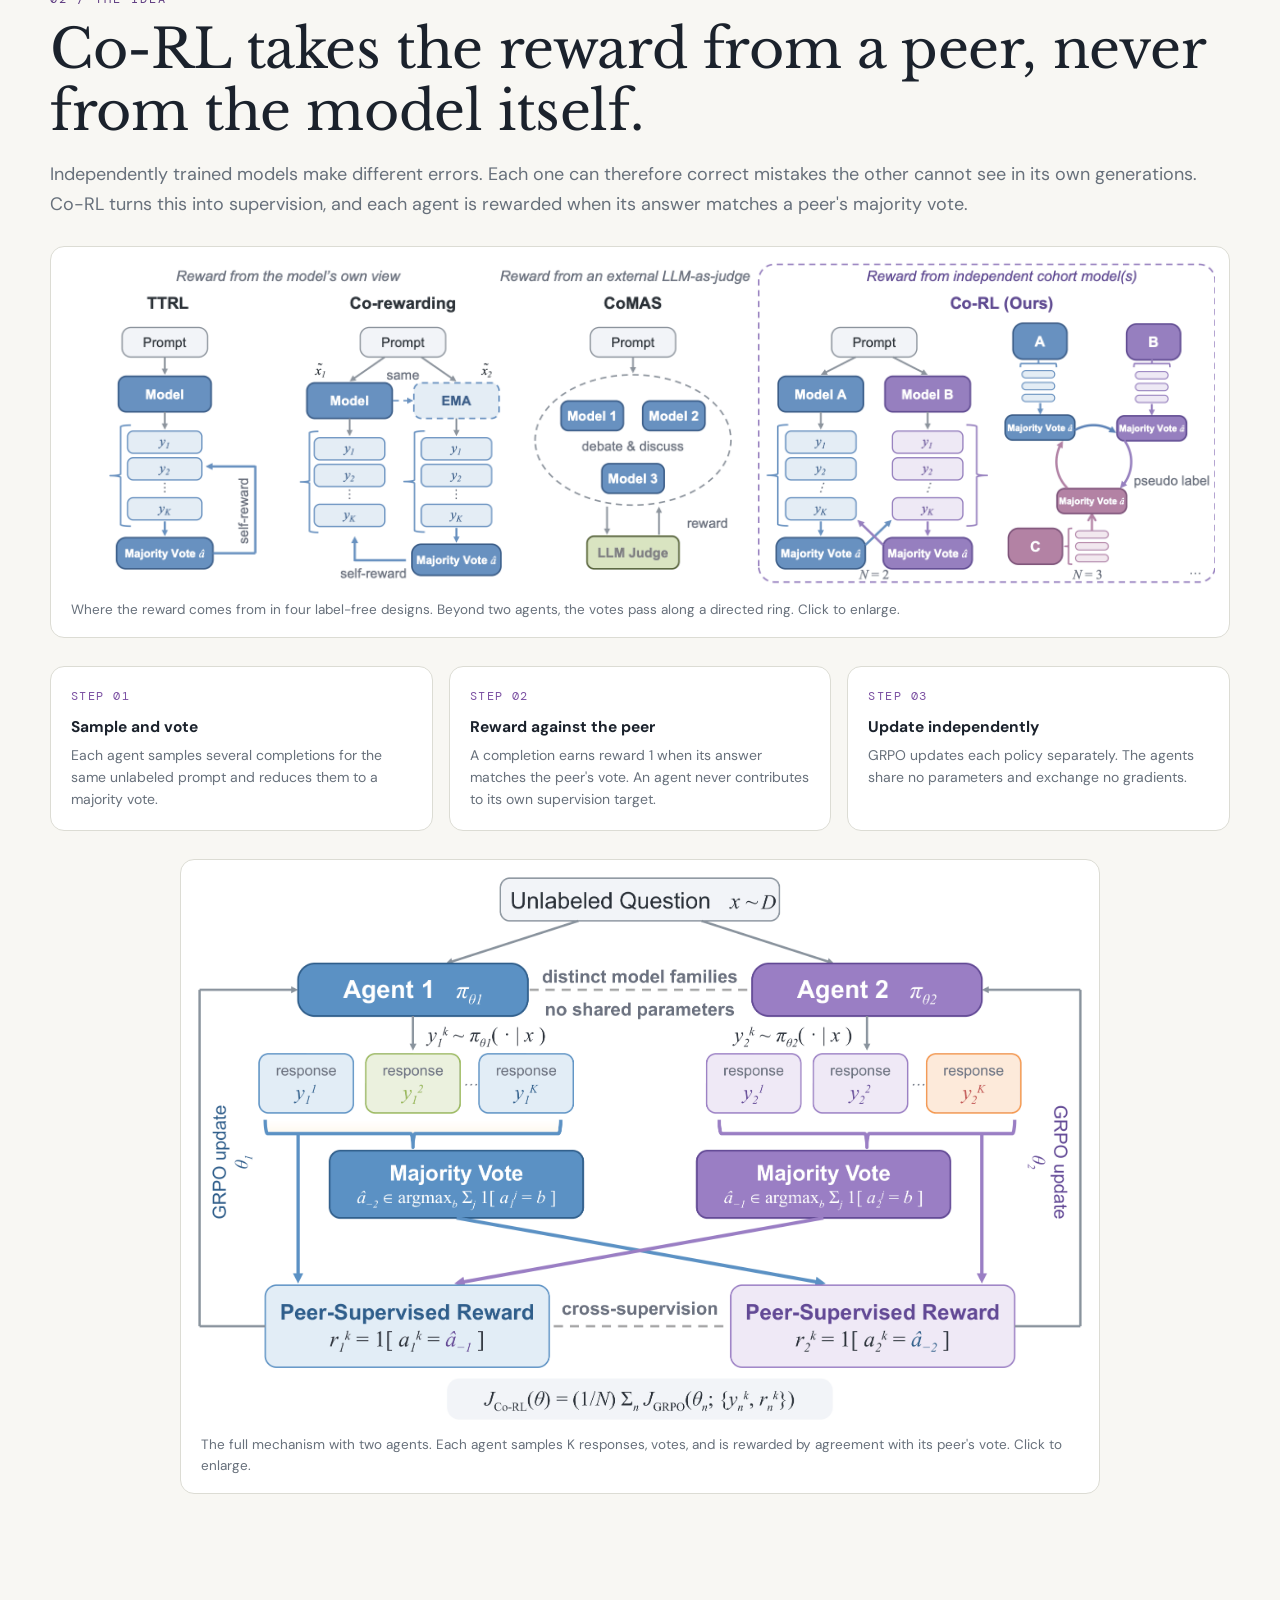
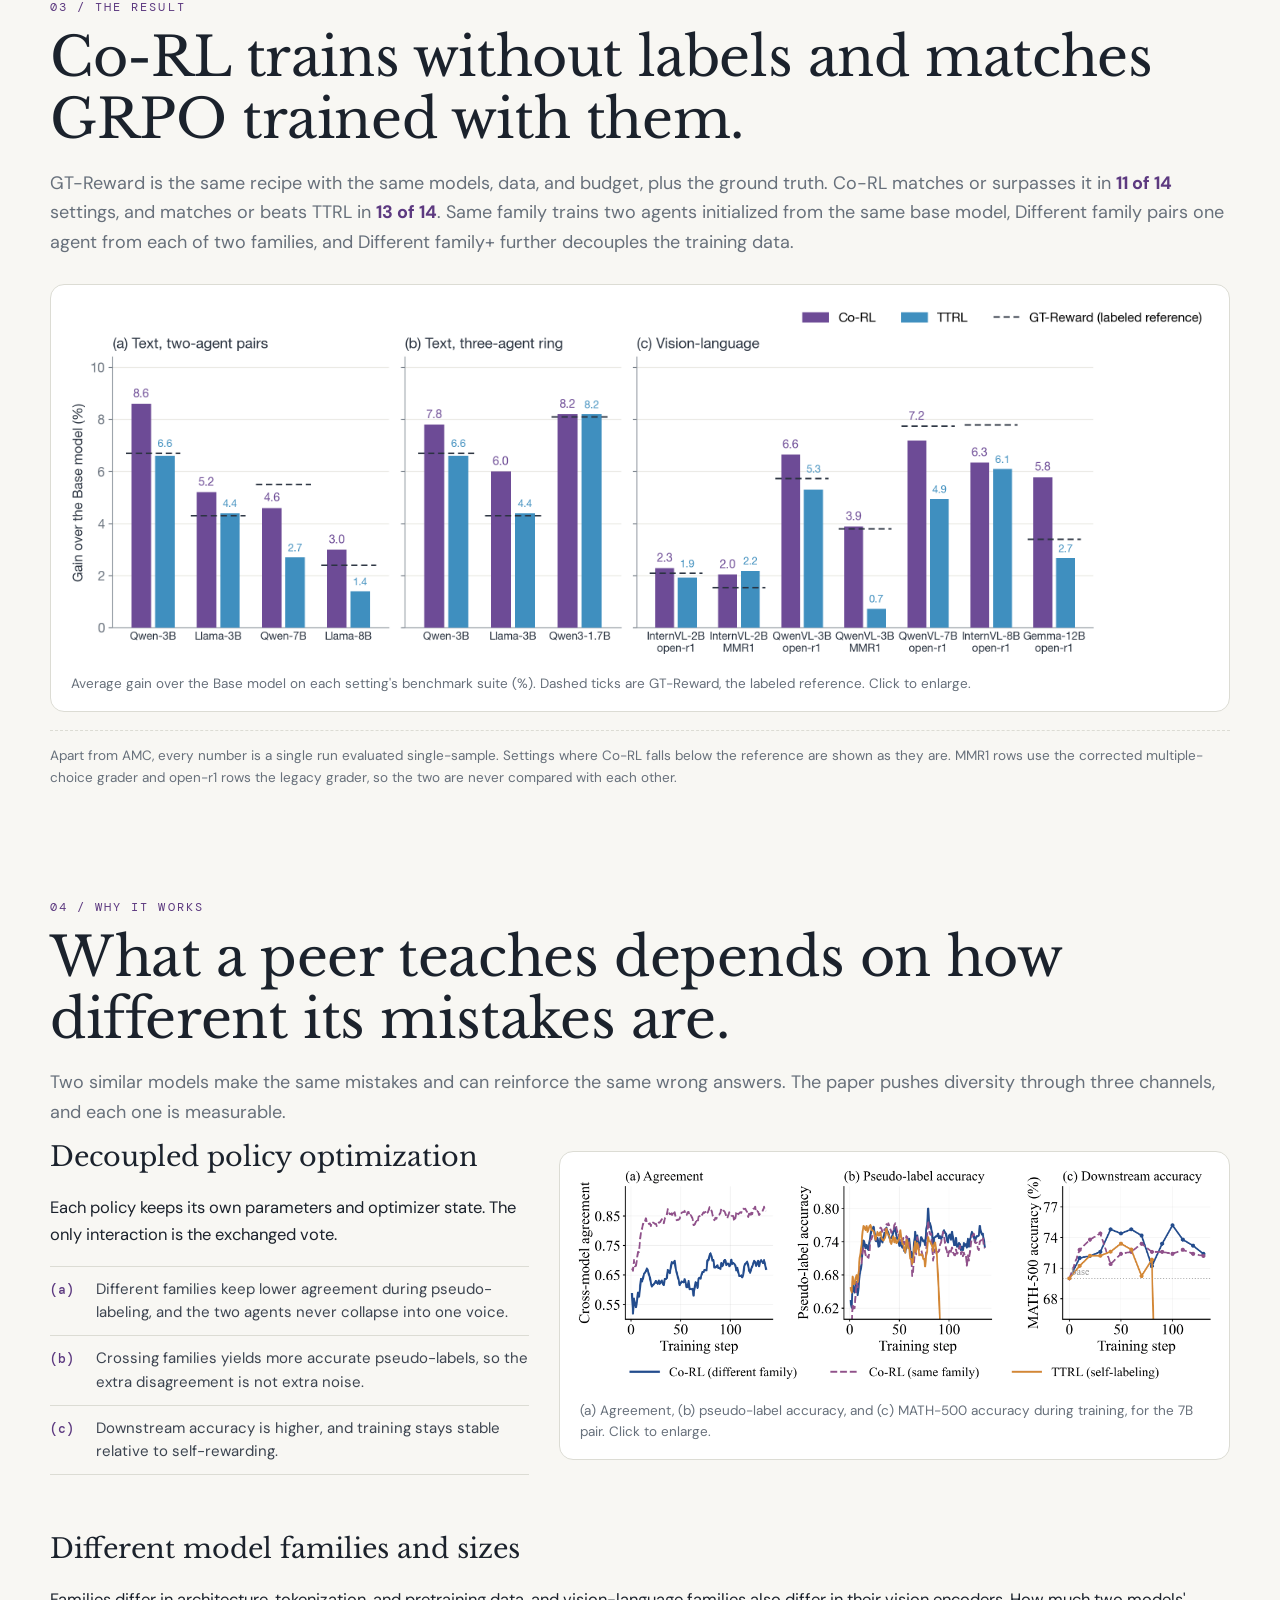
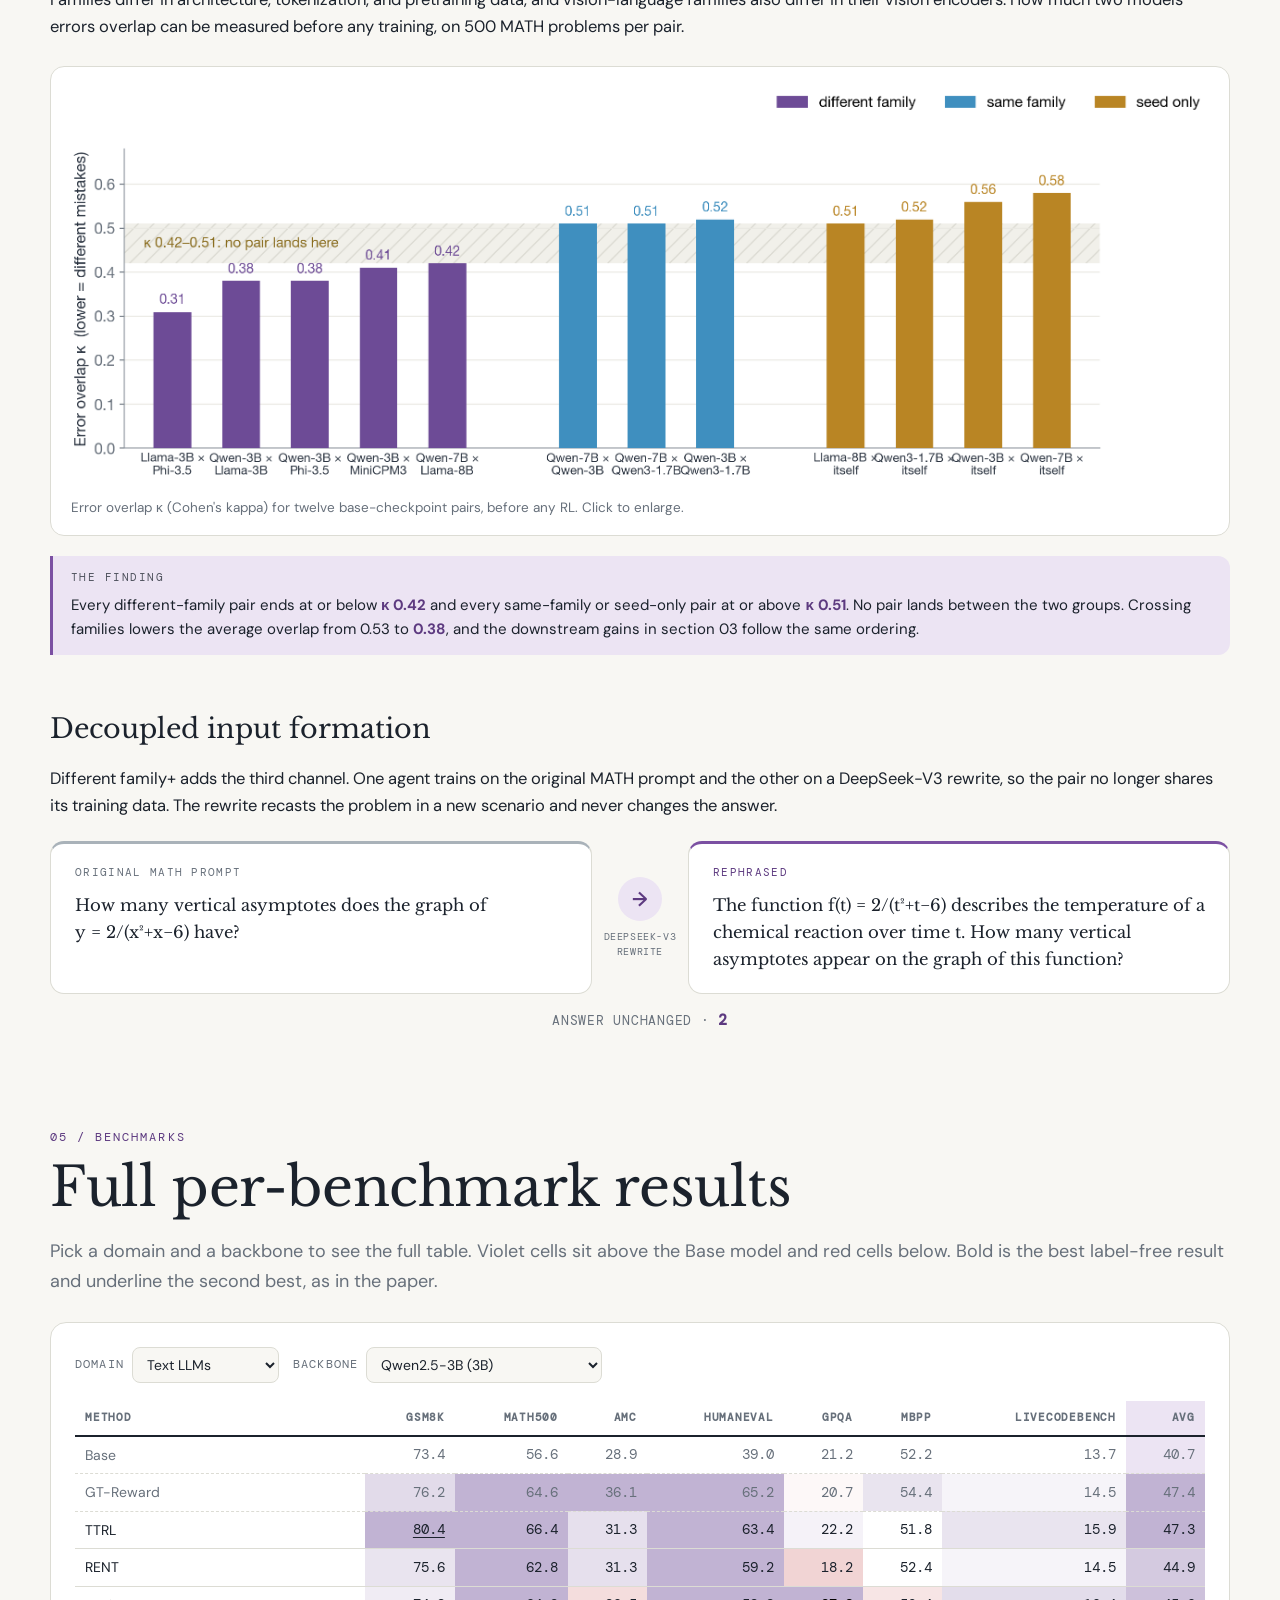
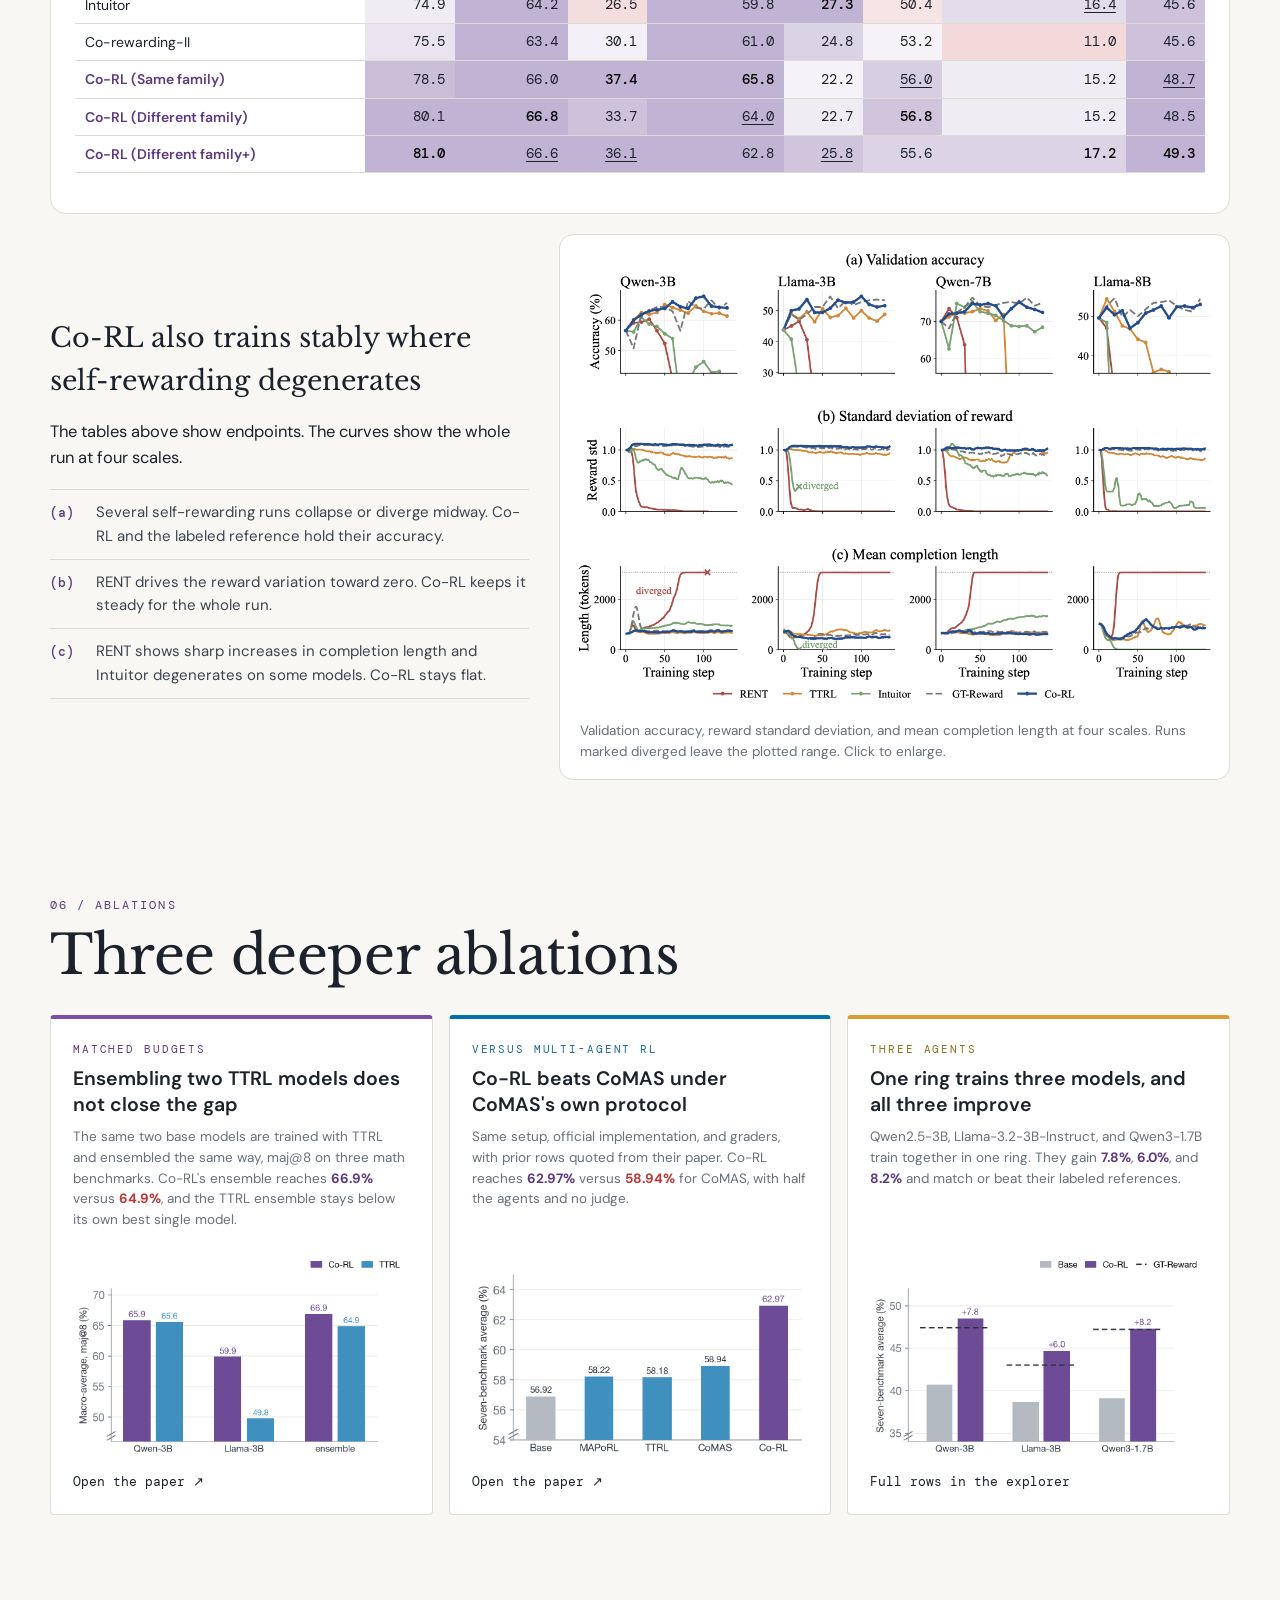
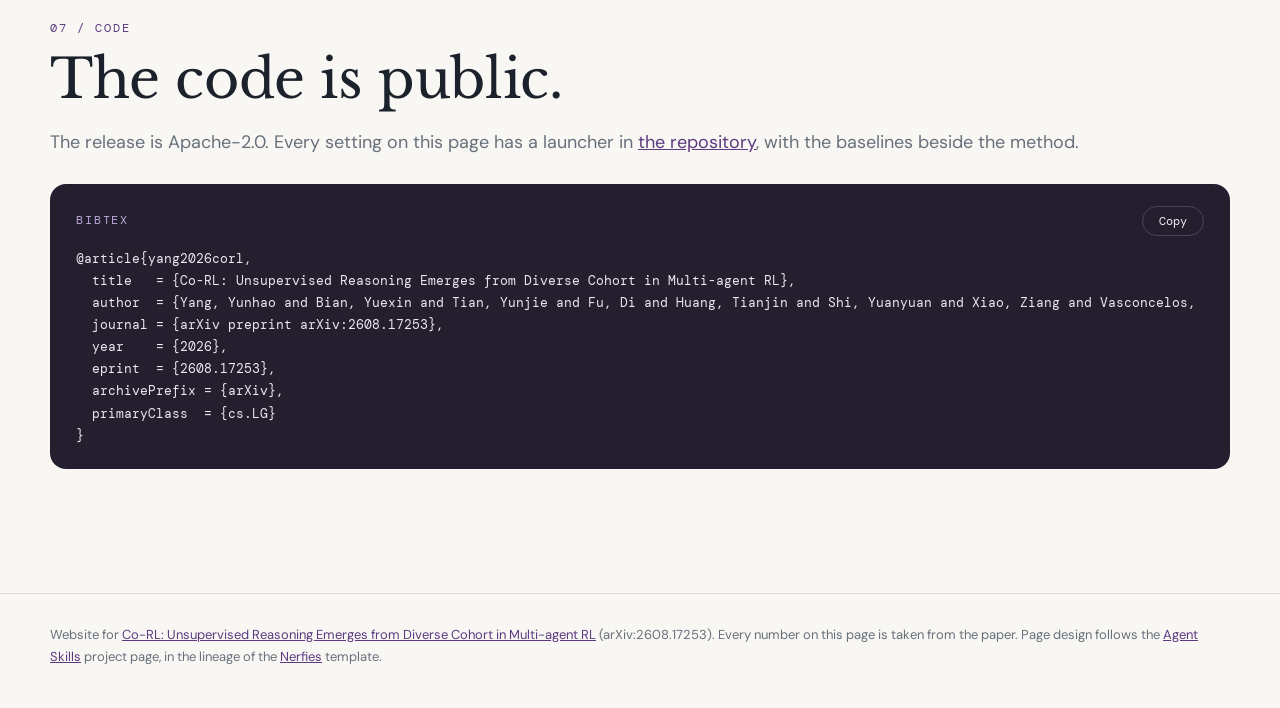
==== commit 6cbf33bf: "Align heading and lede width with the figures Co-Authored-By: Claude Opus 5 <noreply@anthropic.com>" ====
--- a/index.html
+++ b/index.html
@@ -16,7 +16,7 @@
   <link rel="preconnect" href="https://fonts.googleapis.com">
   <link rel="preconnect" href="https://fonts.gstatic.com" crossorigin>
   <link href="https://fonts.googleapis.com/css2?family=DM+Mono:wght@400;500&family=DM+Sans:wght@400;500;600;700&family=Libre+Baskerville:wght@400;700&display=swap" rel="stylesheet">
-  <link rel="stylesheet" href="static/css/site.css?v=20260819-20">
+  <link rel="stylesheet" href="static/css/site.css?v=20260819-21">
 </head>
 <body>
   <header class="site-header">
@@ -391,8 +391,8 @@
     </div>
   </footer>
 
-  <script src="static/data/content.js?v=20260819-20"></script>
-  <script src="static/data/results.js?v=20260819-20"></script>
-  <script src="static/js/site.js?v=20260819-20"></script>
+  <script src="static/data/content.js?v=20260819-21"></script>
+  <script src="static/data/results.js?v=20260819-21"></script>
+  <script src="static/js/site.js?v=20260819-21"></script>
 </body>
 </html>
--- a/static/css/site.css
+++ b/static/css/site.css
@@ -120,8 +120,8 @@
 
 /* ---------- shared section furniture ---------- */
 .section-head .eyebrow { margin-bottom: 10px; }
-.section-head h2 { font-size: clamp(34px, 4.6vw, 54px); line-height: 1.14; letter-spacing: -0.4px; margin: 0 0 18px; max-width: 1040px; }
-.section-head p.lede { color: var(--muted); font-size: 18px; line-height: 1.65; margin: 0 0 8px; max-width: 980px; }
+.section-head h2 { font-size: clamp(34px, 4.6vw, 54px); line-height: 1.14; letter-spacing: -0.4px; margin: 0 0 18px; }
+.section-head p.lede { color: var(--muted); font-size: 18px; line-height: 1.65; margin: 0 0 8px; }
 
 .media-card {
   background: var(--card); border: 1px solid var(--line); border-radius: 14px;
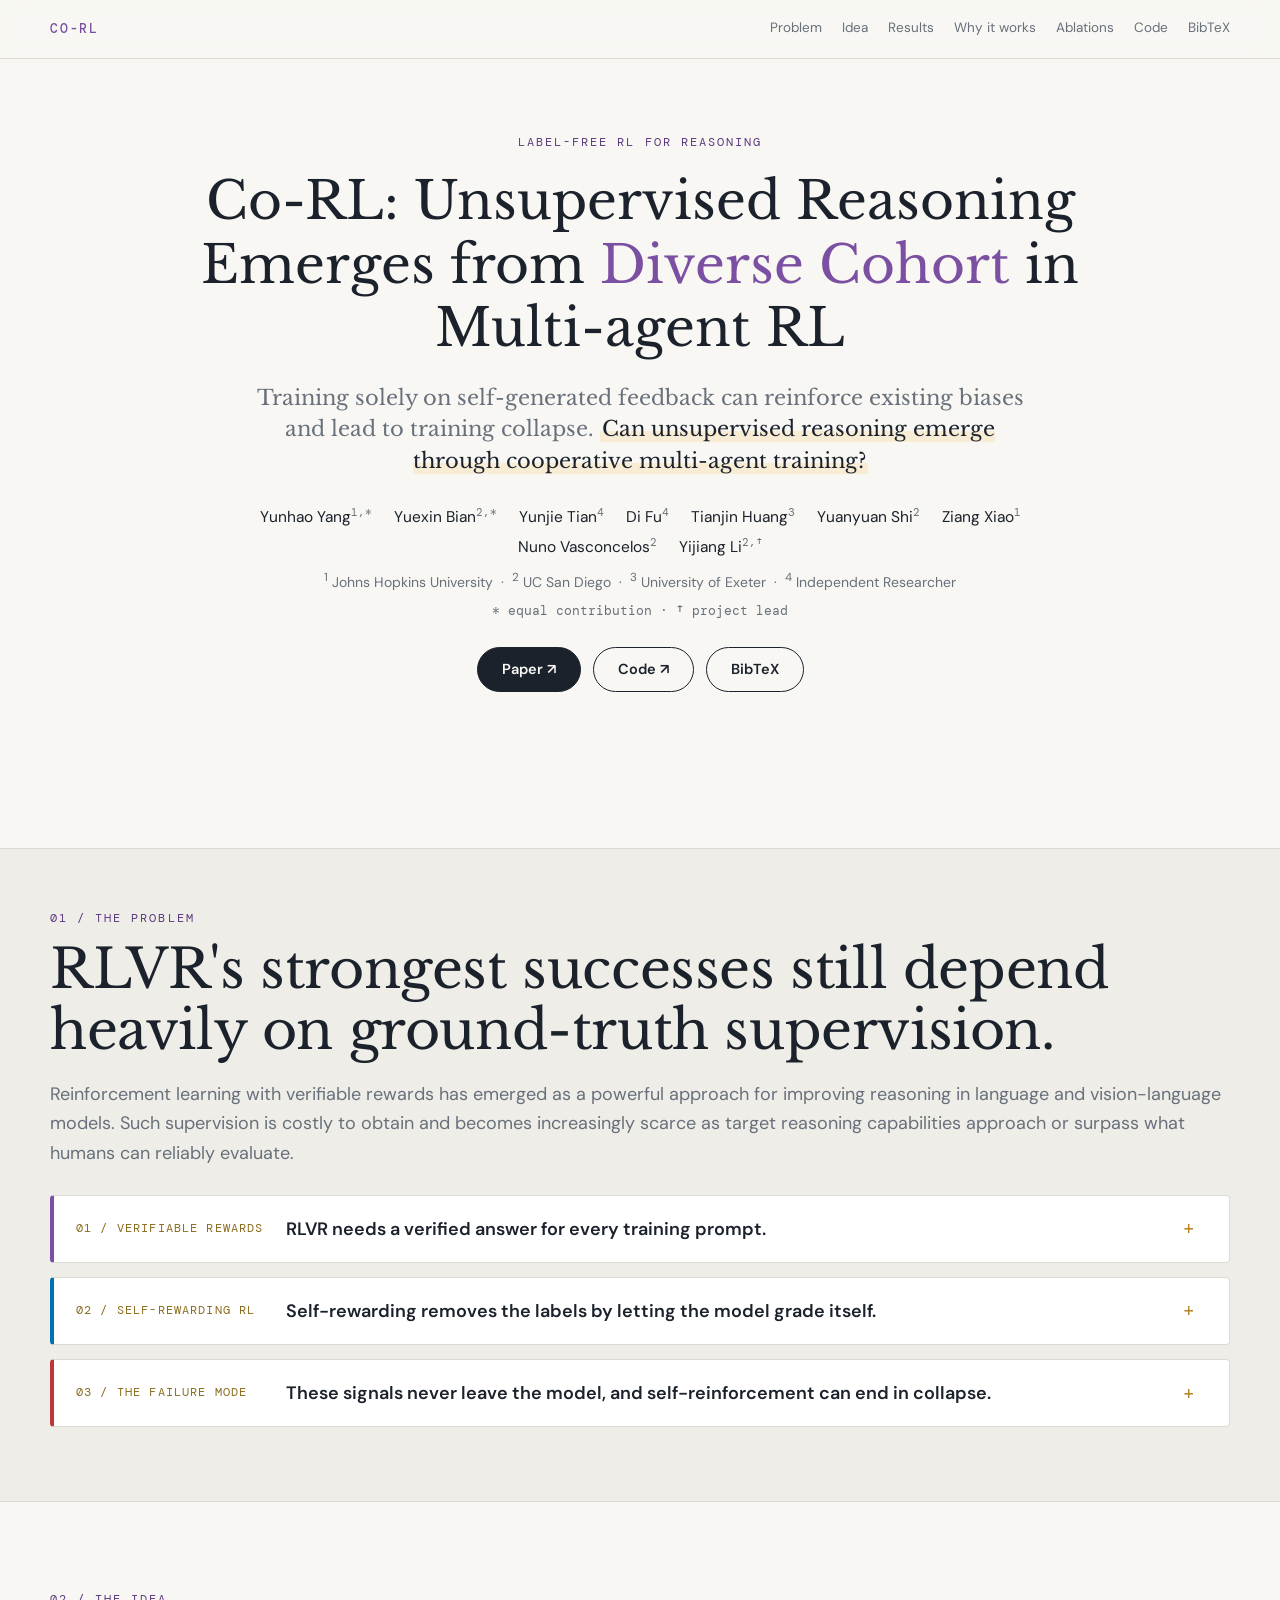
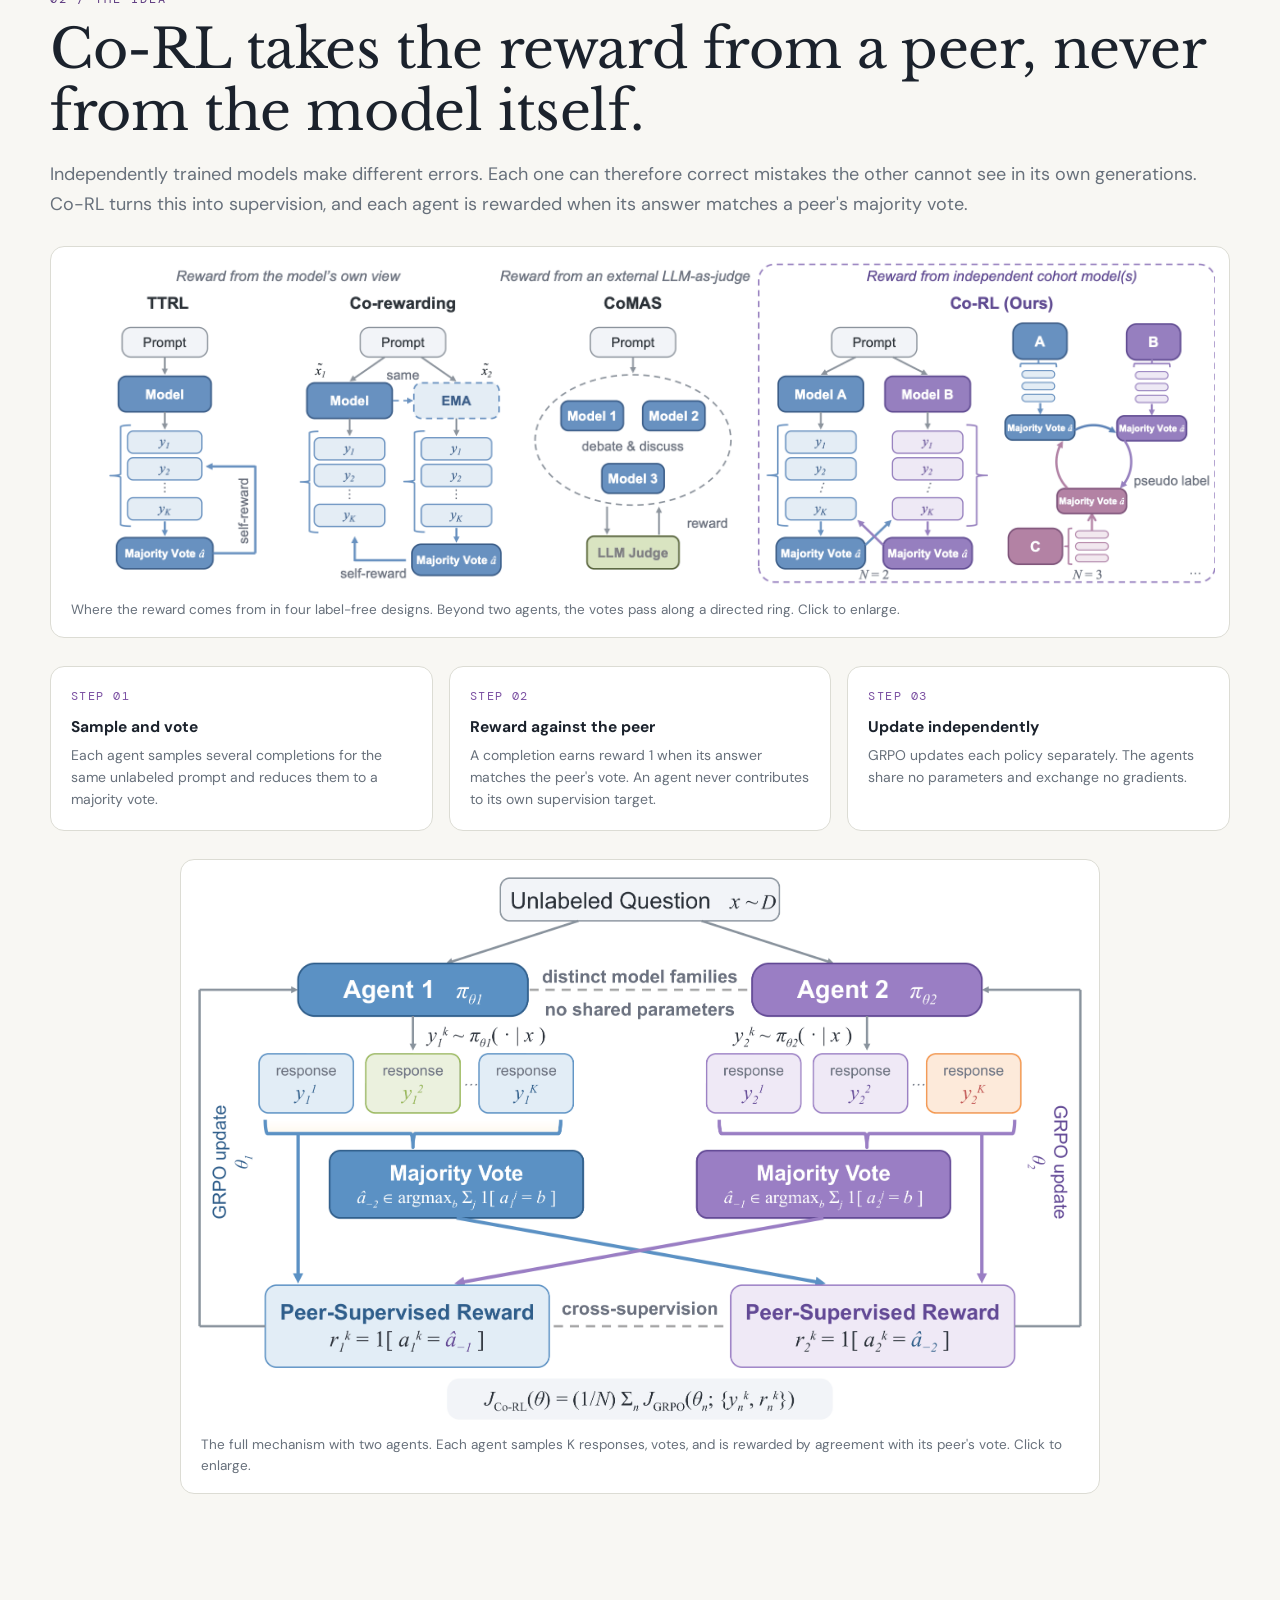
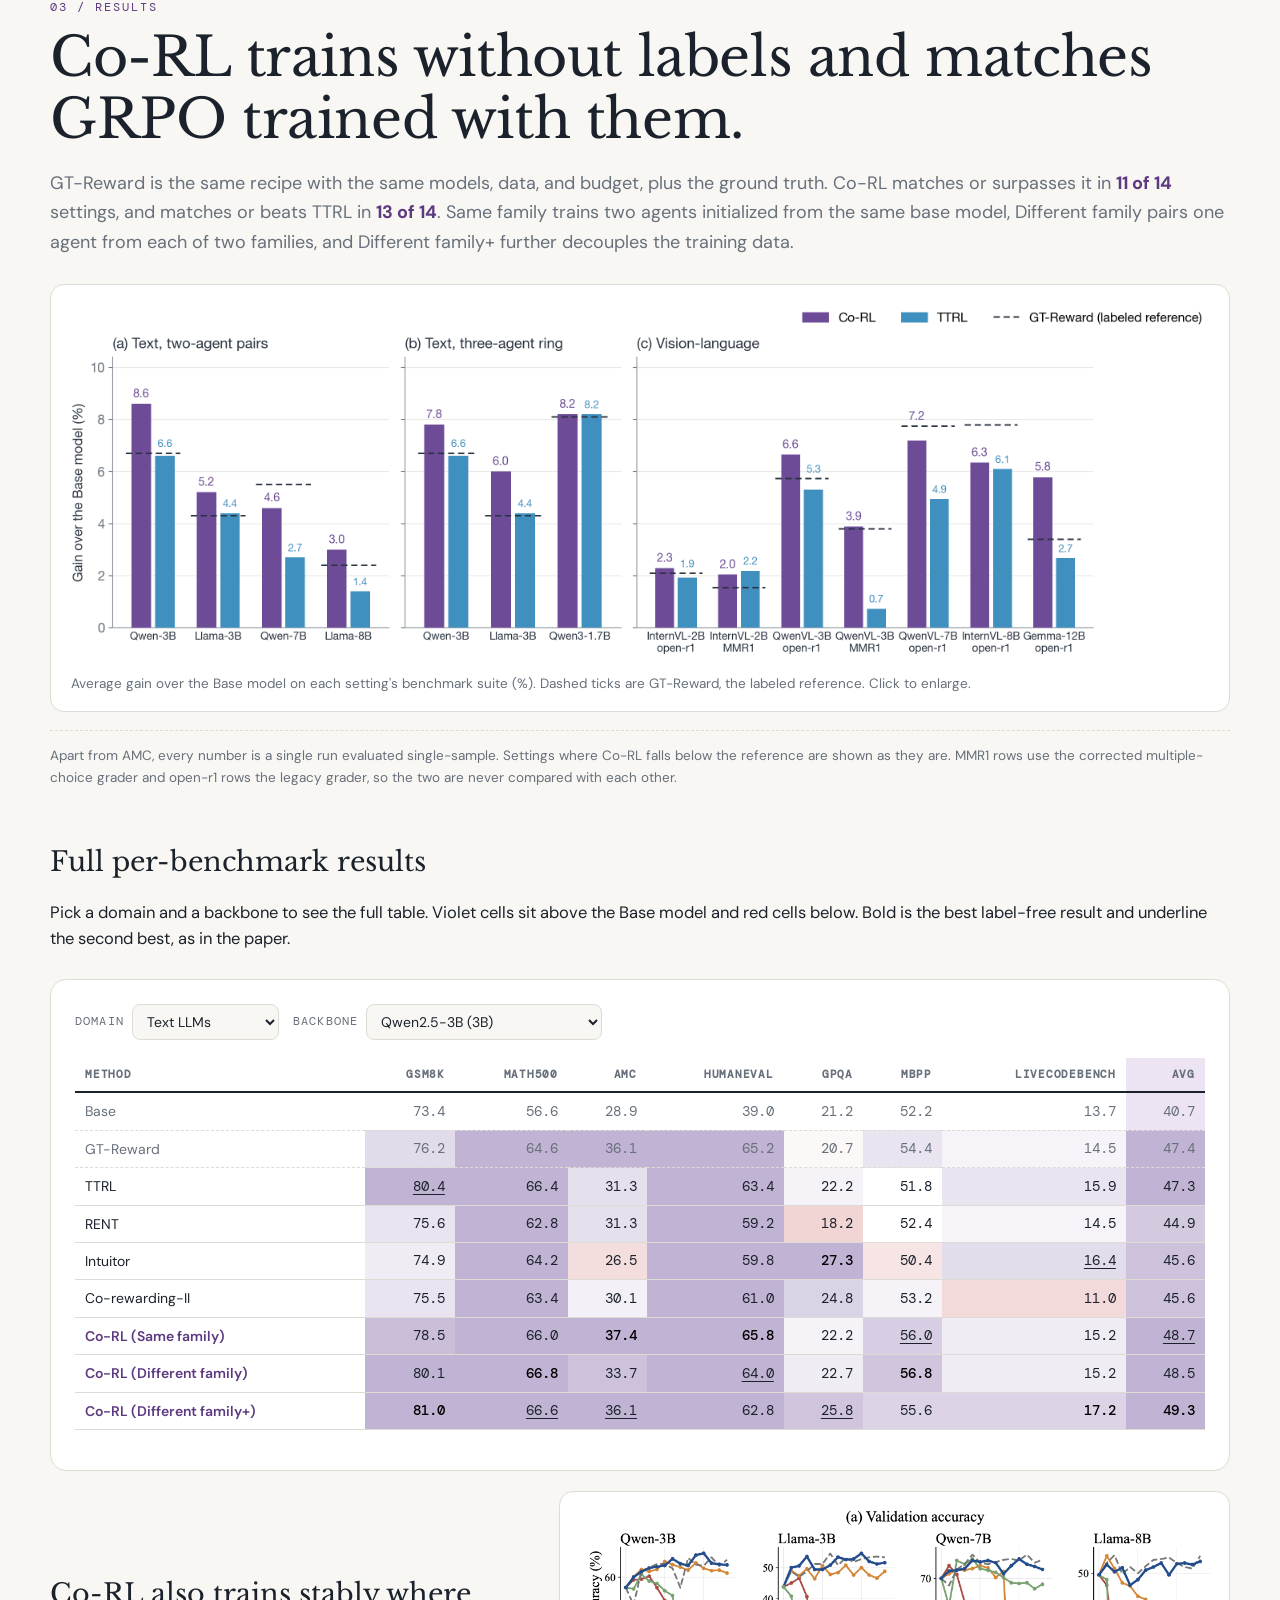
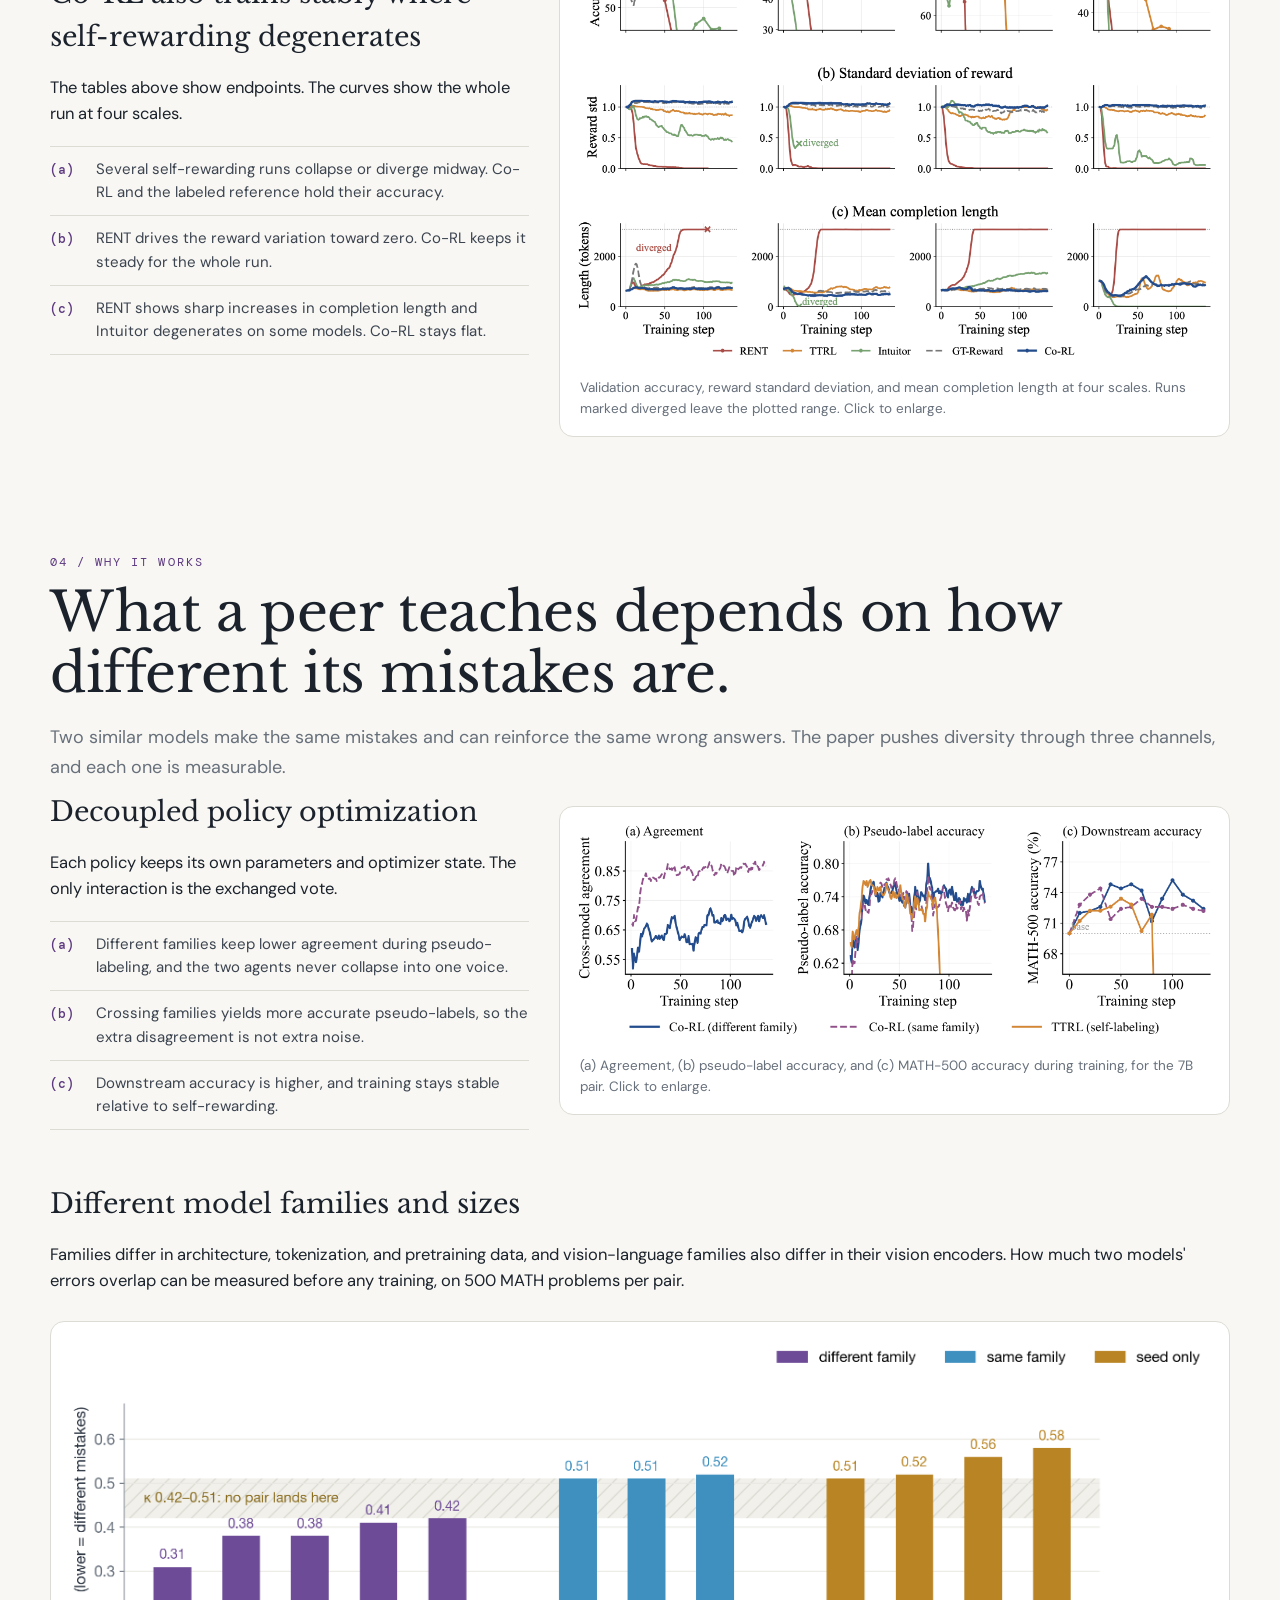
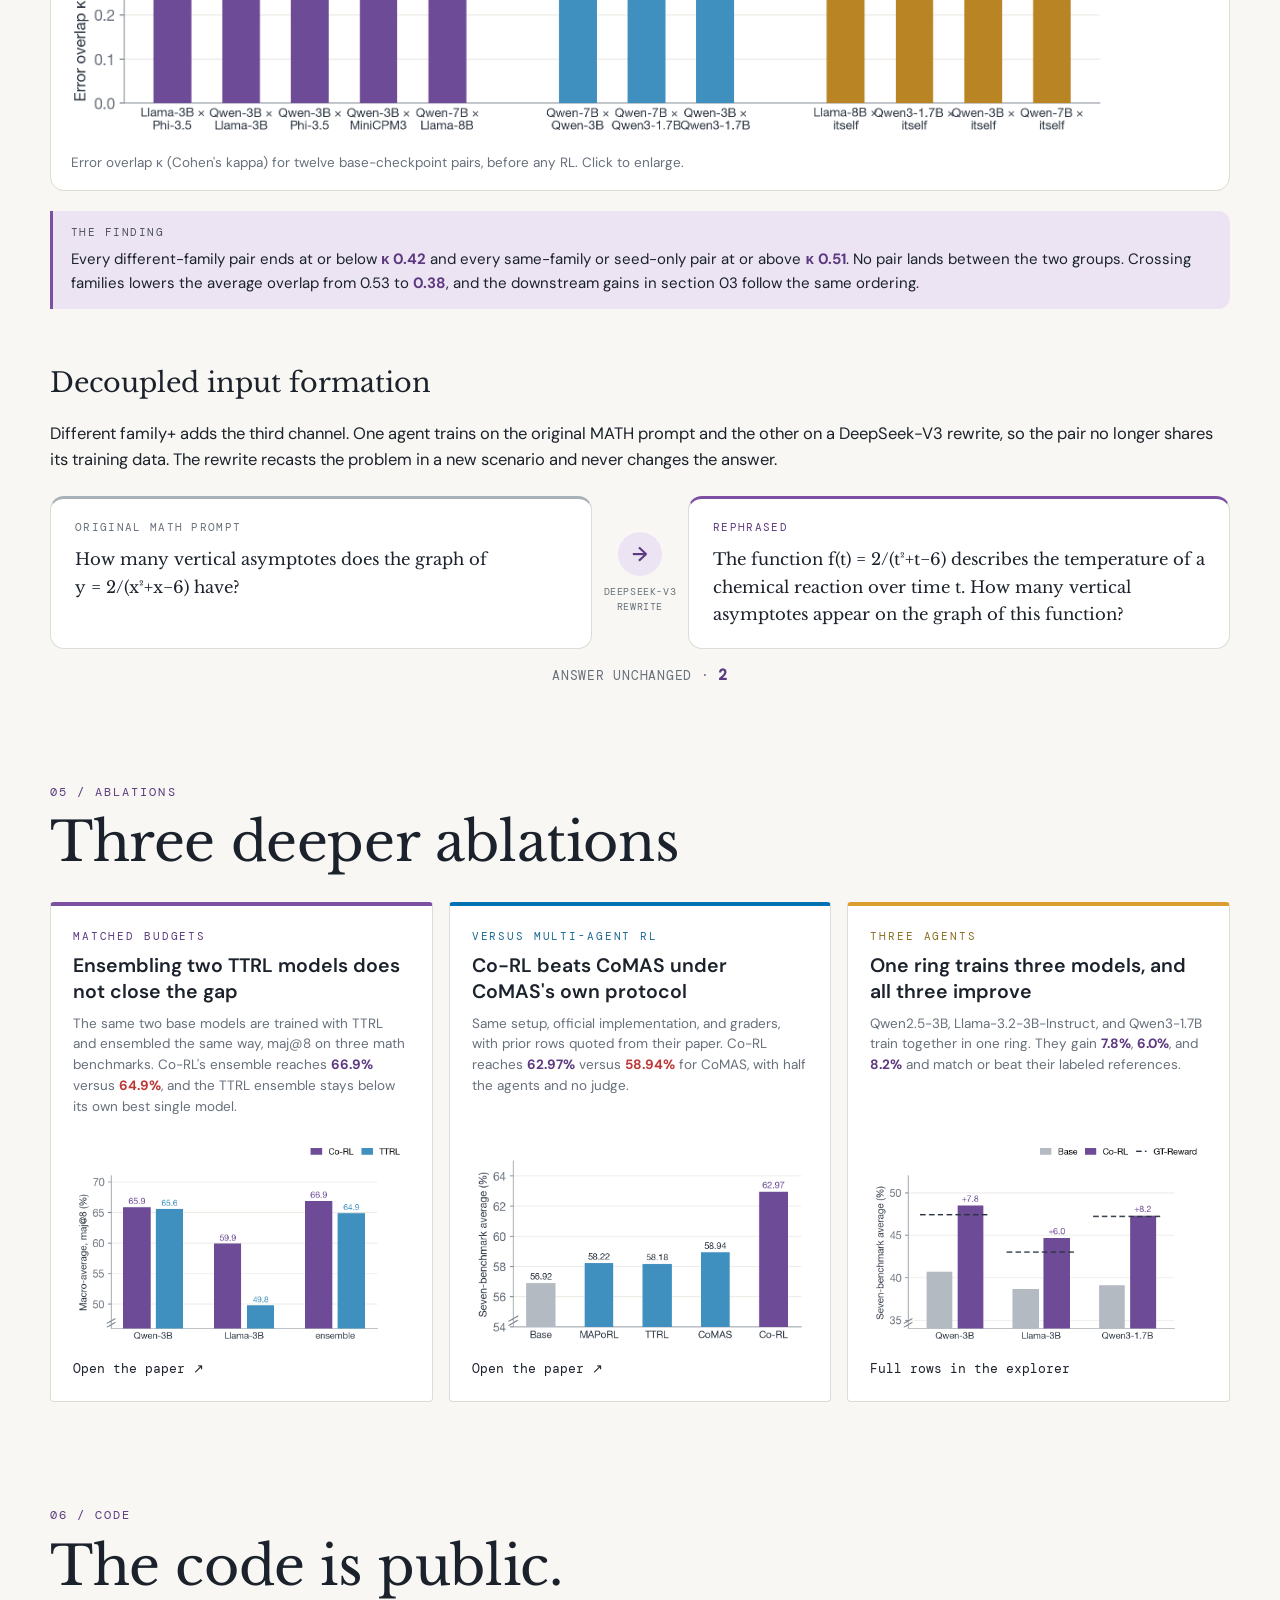
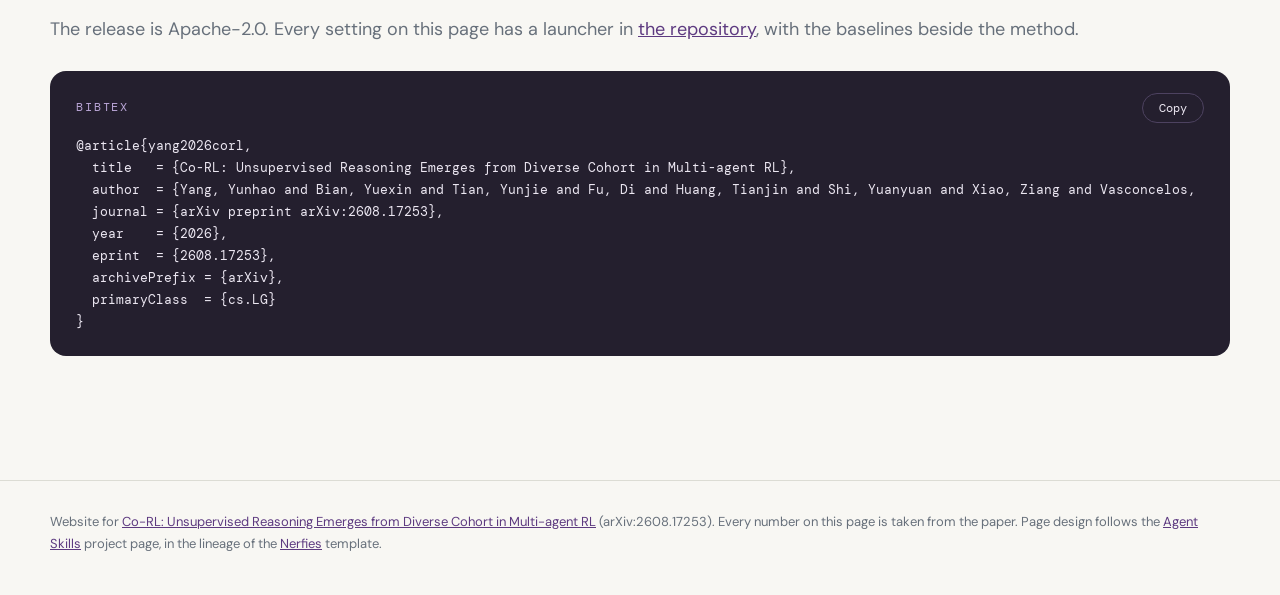
==== commit 5ac07b10: "Merge the benchmarks section into results One Results section now carries the headline figure, the p" ====
--- a/index.html
+++ b/index.html
@@ -16,7 +16,7 @@
   <link rel="preconnect" href="https://fonts.googleapis.com">
   <link rel="preconnect" href="https://fonts.gstatic.com" crossorigin>
   <link href="https://fonts.googleapis.com/css2?family=DM+Mono:wght@400;500&family=DM+Sans:wght@400;500;600;700&family=Libre+Baskerville:wght@400;700&display=swap" rel="stylesheet">
-  <link rel="stylesheet" href="static/css/site.css?v=20260819-21">
+  <link rel="stylesheet" href="static/css/site.css?v=20260819-22">
 </head>
 <body>
   <header class="site-header">
@@ -28,7 +28,6 @@
         <a href="#idea">Idea</a>
         <a href="#verdict">Results</a>
         <a href="#why">Why it works</a>
-        <a href="#benchmarks">Benchmarks</a>
         <a href="#objections">Ablations</a>
         <a href="#resources">Code</a>
         <a href="#bibtex">BibTeX</a>
@@ -109,7 +108,7 @@
           </button>
           <div class="fr-body" hidden><p>Without an external reference, self-reinforcement can amplify existing
             biases, reduce response diversity, and lead to increasingly homogeneous outputs or training
-            collapse. Section 05 shows the curves.</p></div>
+            collapse. Section 03 shows the curves.</p></div>
         </div>
       </div>
     </section>
@@ -162,7 +161,7 @@
     <!-- ================= 03 RESULTS ================= -->
     <section id="verdict" class="section-shell section-block">
       <div class="section-head">
-        <p class="eyebrow">03 / The result</p>
+        <p class="eyebrow">03 / Results</p>
         <h2>Co-RL trains without labels and matches GRPO trained with them.</h2>
         <p class="lede">GT-Reward is the same recipe with the same models, data, and budget, plus the ground
           truth. Co-RL matches or surpasses it in <span class="num">11 of 14</span> settings, and matches or
@@ -183,6 +182,50 @@
         below the reference are shown as they are. MMR1 rows use the corrected multiple-choice grader and
         open-r1 rows the legacy grader, so the two are never compared with each other.
       </p>
+    
+      <h3 class="sub-head">Full per-benchmark results</h3>
+      <p>Pick a domain and a backbone to see the full table. Violet cells sit above the Base
+        model and red cells below. Bold is the best label-free result and underline the second best, as in
+        the paper.</p>
+      <div class="panel">
+        <div class="controls-row">
+          <label>Domain
+            <select id="results-domain" aria-label="Choose a results domain">
+              <option value="text">Text LLMs</option>
+              <option value="vlm">Vision-language</option>
+              <option value="n3">Three agents</option>
+            </select>
+          </label>
+          <label id="results-backbone-label">Backbone
+            <select id="results-backbone" aria-label="Choose a backbone"></select>
+          </label>
+        </div>
+        <div class="data-table-wrap" id="results-table" aria-live="polite"></div>
+      </div>
+
+      <div class="split flip">
+        <div>
+          <h3 class="sub-head">Co-RL also trains stably where self-rewarding degenerates</h3>
+          <p>The tables above show endpoints. The curves show the whole run at four scales.</p>
+          <ul class="panel-keys">
+            <li><b>(a)</b>Several self-rewarding runs collapse or diverge midway. Co-RL and the labeled
+              reference hold their accuracy.</li>
+            <li><b>(b)</b>RENT drives the reward variation toward zero. Co-RL keeps it steady for the whole
+              run.</li>
+            <li><b>(c)</b>RENT shows sharp increases in completion length and Intuitor degenerates on some
+              models. Co-RL stays flat.</li>
+          </ul>
+        </div>
+        <figure class="media-card">
+        <button class="media-button" type="button" data-lightbox="static/images/fig-dynamics-4scale.png?v=19" aria-label="Enlarge training dynamics at four scales">
+          <img src="static/images/fig-dynamics-4scale.png?v=19" width="2200" height="1579" loading="lazy"
+               alt="Training dynamics at four model scales: validation accuracy, within-group reward standard deviation, and mean completion length for Co-RL, GT-Reward, TTRL, RENT, and Intuitor. Self-rewarding baselines show reward collapse, length degeneration, or divergence. Co-RL stays stable.">
+        </button>
+        <figcaption>Validation accuracy, reward standard deviation, and mean completion length at four scales.
+          Runs marked diverged leave the plotted range. Click to enlarge.</figcaption>
+      </figure>
+      </div>
+
     </section>
 
     <!-- ================= 04 WHY IT WORKS ================= -->
@@ -257,60 +300,11 @@
       <p class="answer-badge">Answer unchanged&nbsp;·&nbsp;<b>2</b></p>
     </section>
 
-    <!-- ================= 05 BENCHMARKS ================= -->
-    <section id="benchmarks" class="section-shell section-block">
-      <div class="section-head">
-        <p class="eyebrow">05 / Benchmarks</p>
-        <h2>Full per-benchmark results</h2>
-        <p class="lede">Pick a domain and a backbone to see the full table. Violet cells sit above the Base
-          model and red cells below. Bold is the best label-free result and underline the second best, as in
-          the paper.</p>
-      </div>
-      <div class="panel">
-        <div class="controls-row">
-          <label>Domain
-            <select id="results-domain" aria-label="Choose a results domain">
-              <option value="text">Text LLMs</option>
-              <option value="vlm">Vision-language</option>
-              <option value="n3">Three agents</option>
-            </select>
-          </label>
-          <label id="results-backbone-label">Backbone
-            <select id="results-backbone" aria-label="Choose a backbone"></select>
-          </label>
-        </div>
-        <div class="data-table-wrap" id="results-table" aria-live="polite"></div>
-      </div>
-
-      <div class="split flip">
-        <div>
-          <h3 class="sub-head">Co-RL also trains stably where self-rewarding degenerates</h3>
-          <p>The tables above show endpoints. The curves show the whole run at four scales.</p>
-          <ul class="panel-keys">
-            <li><b>(a)</b>Several self-rewarding runs collapse or diverge midway. Co-RL and the labeled
-              reference hold their accuracy.</li>
-            <li><b>(b)</b>RENT drives the reward variation toward zero. Co-RL keeps it steady for the whole
-              run.</li>
-            <li><b>(c)</b>RENT shows sharp increases in completion length and Intuitor degenerates on some
-              models. Co-RL stays flat.</li>
-          </ul>
-        </div>
-        <figure class="media-card">
-        <button class="media-button" type="button" data-lightbox="static/images/fig-dynamics-4scale.png?v=19" aria-label="Enlarge training dynamics at four scales">
-          <img src="static/images/fig-dynamics-4scale.png?v=19" width="2200" height="1579" loading="lazy"
-               alt="Training dynamics at four model scales: validation accuracy, within-group reward standard deviation, and mean completion length for Co-RL, GT-Reward, TTRL, RENT, and Intuitor. Self-rewarding baselines show reward collapse, length degeneration, or divergence. Co-RL stays stable.">
-        </button>
-        <figcaption>Validation accuracy, reward standard deviation, and mean completion length at four scales.
-          Runs marked diverged leave the plotted range. Click to enlarge.</figcaption>
-      </figure>
-      </div>
-
-    </section>
 
     <!-- ================= 06 OBJECTIONS ================= -->
     <section id="objections" class="section-shell section-block">
       <div class="section-head">
-        <p class="eyebrow">06 / Ablations</p>
+        <p class="eyebrow">05 / Ablations</p>
         <h2>Three deeper ablations</h2>
       </div>
       <div class="cards-3">
@@ -343,7 +337,7 @@
              and match or beat their labeled references.</p>
           <img src="static/images/fig-abl-n3.png?v=19" width="1088" height="648" loading="lazy" class="card-fig"
                alt="Vertical grouped bars from Base to Co-RL for the three ring-trained models on a truncated axis, with dashed GT-Reward marks: gains of 7.8, 6.0, and 8.2 points.">
-          <a class="card-link" href="#benchmarks">Full rows in the explorer</a>
+          <a class="card-link" href="#verdict">Full rows in the explorer</a>
         </div>
       </div>
     </section>
@@ -351,7 +345,7 @@
     <!-- ================= 07 RUN IT ================= -->
     <section id="resources" class="section-shell section-block">
       <div class="section-head">
-        <p class="eyebrow">07 / Code</p>
+        <p class="eyebrow">06 / Code</p>
         <h2>The code is public.</h2>
         <p class="lede">The release is Apache-2.0. Every setting on this page has a launcher in
           <a href="https://github.com/DrStranded/Co-RL" target="_blank" rel="noreferrer">the repository</a>,
@@ -391,8 +385,8 @@
     </div>
   </footer>
 
-  <script src="static/data/content.js?v=20260819-21"></script>
-  <script src="static/data/results.js?v=20260819-21"></script>
-  <script src="static/js/site.js?v=20260819-21"></script>
+  <script src="static/data/content.js?v=20260819-22"></script>
+  <script src="static/data/results.js?v=20260819-22"></script>
+  <script src="static/js/site.js?v=20260819-22"></script>
 </body>
 </html>
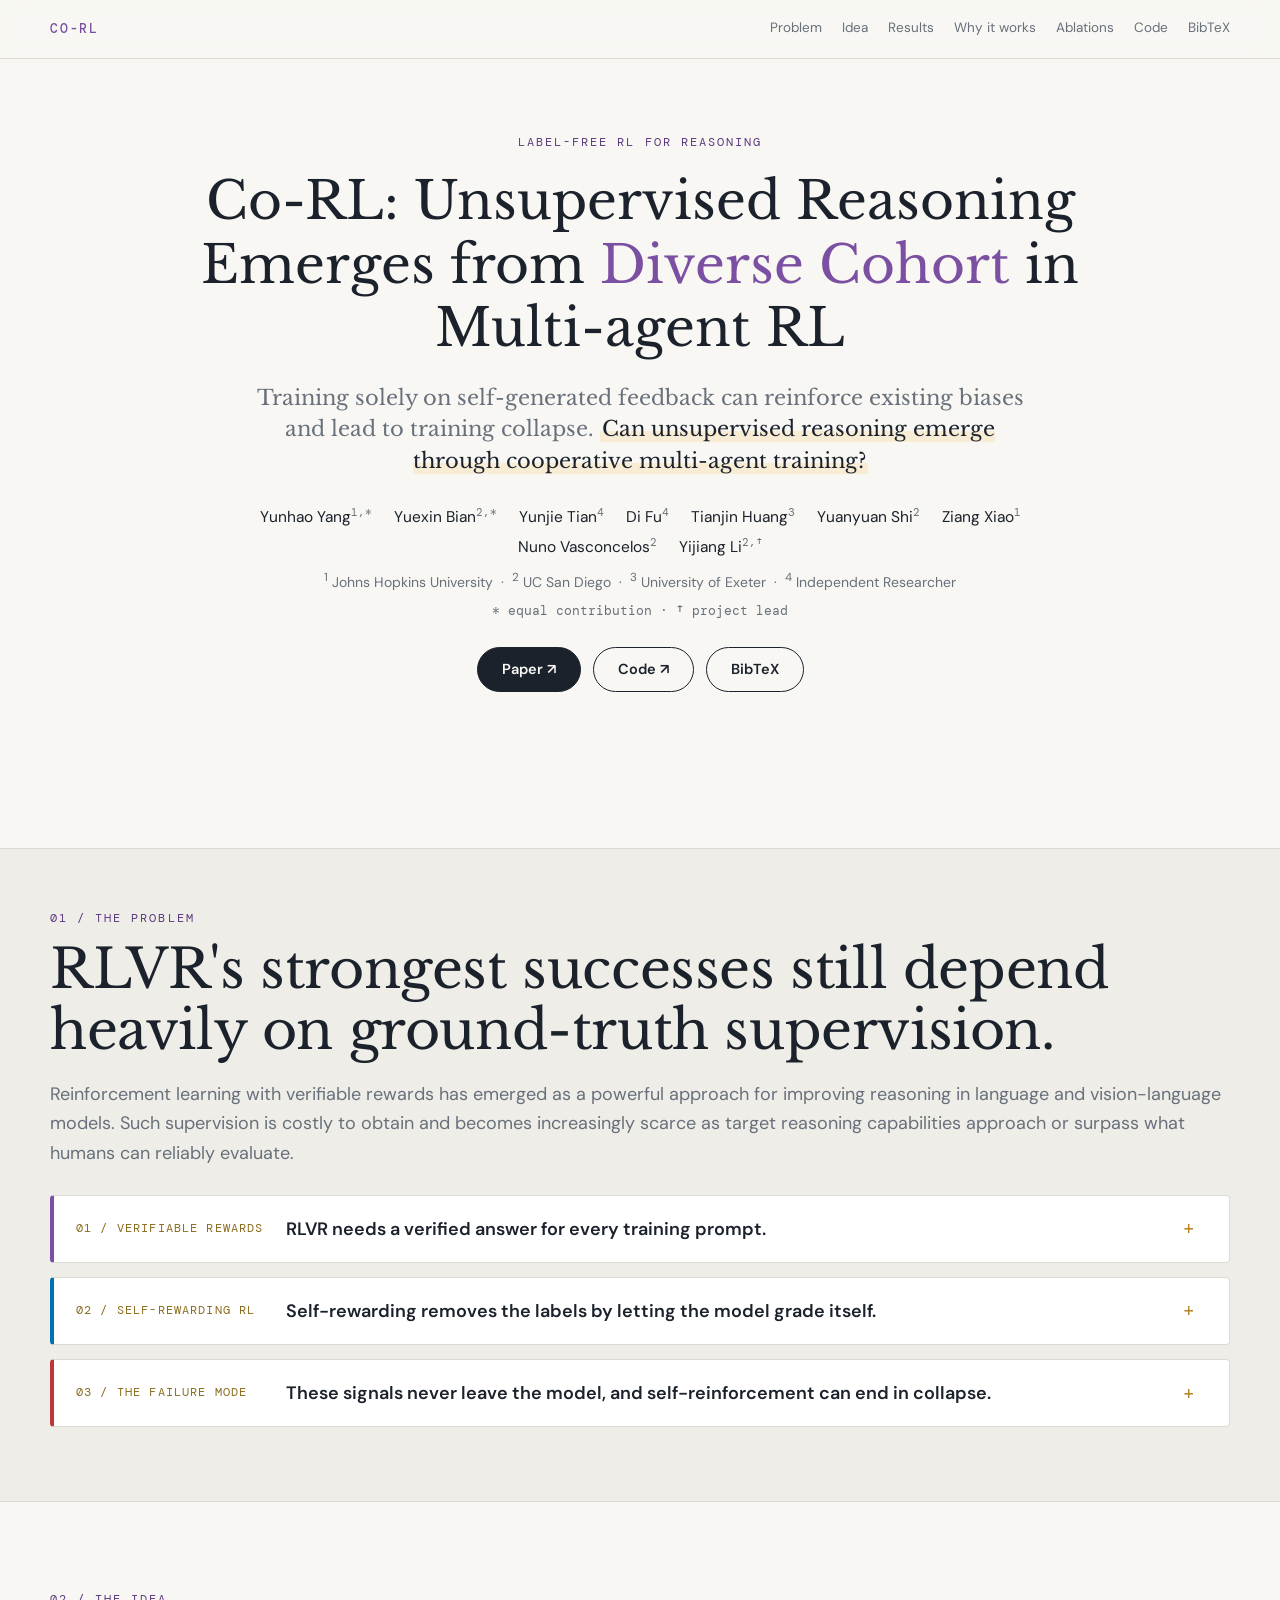
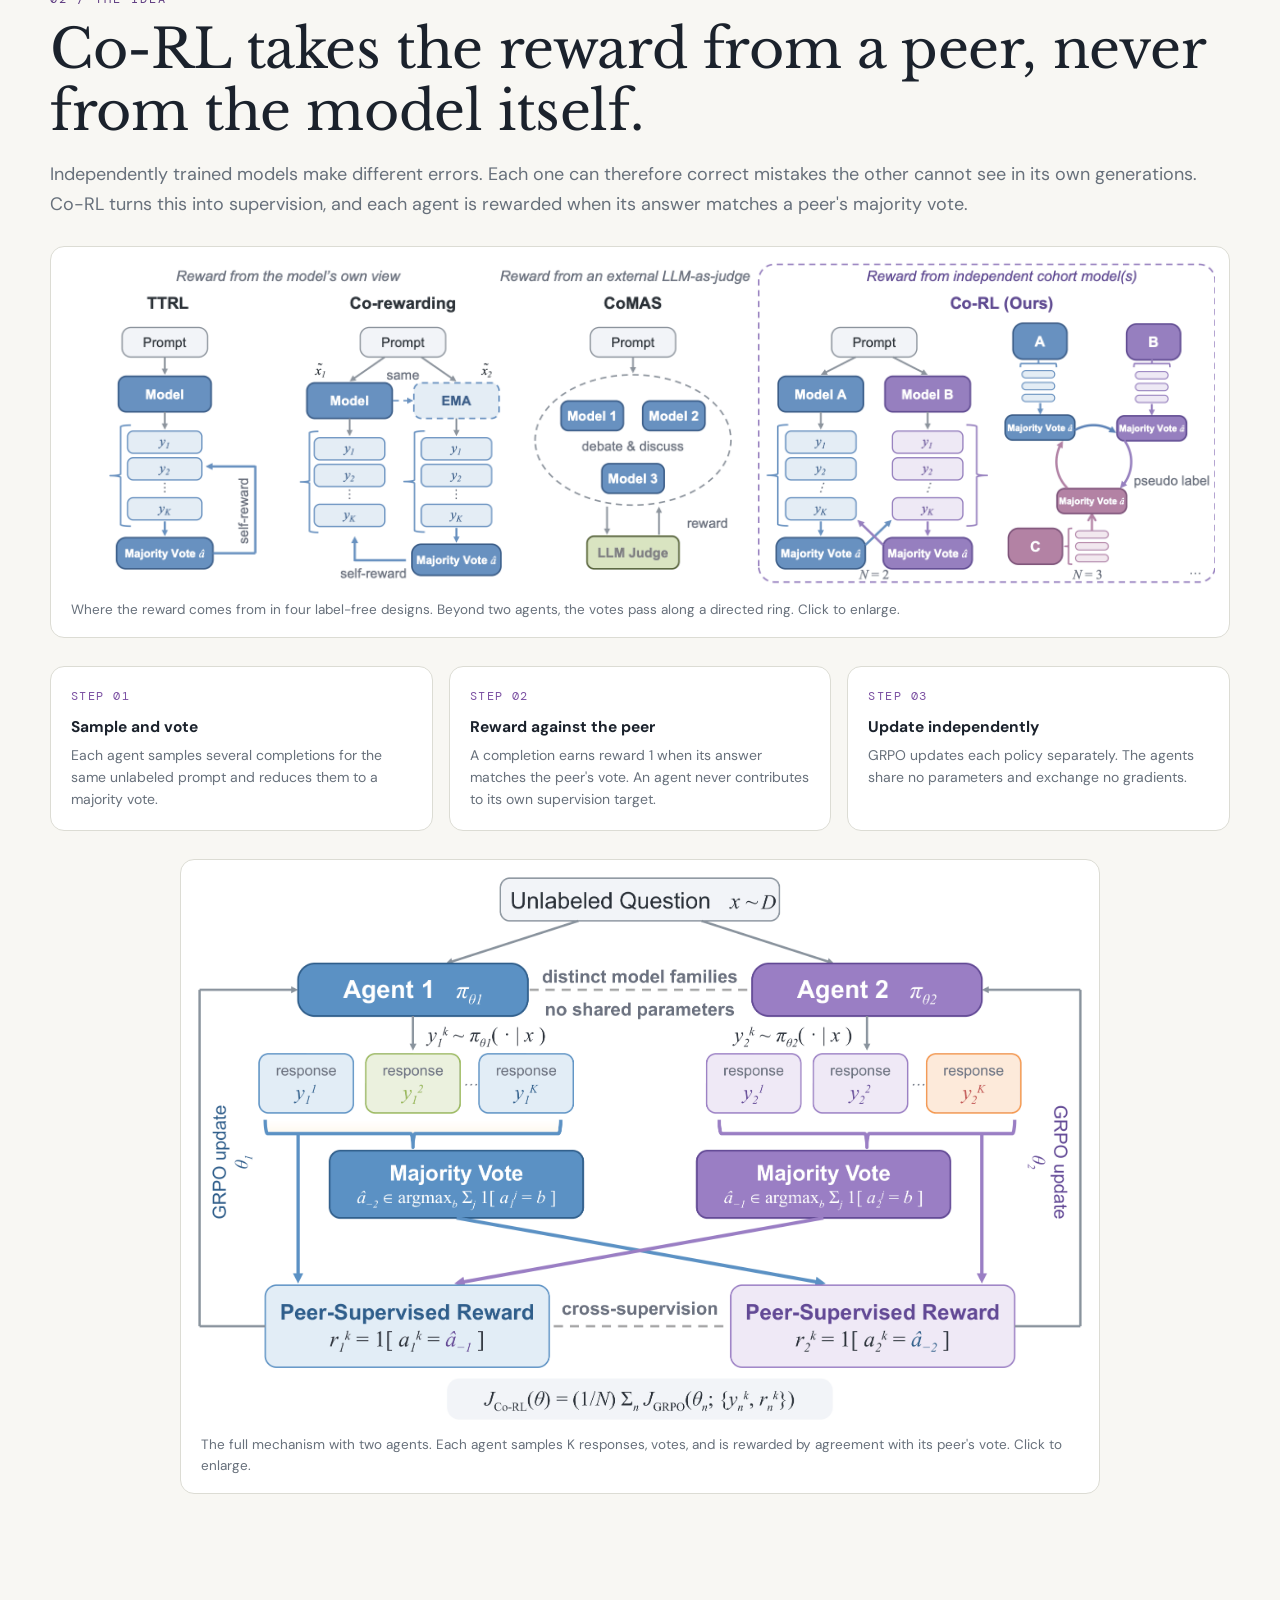
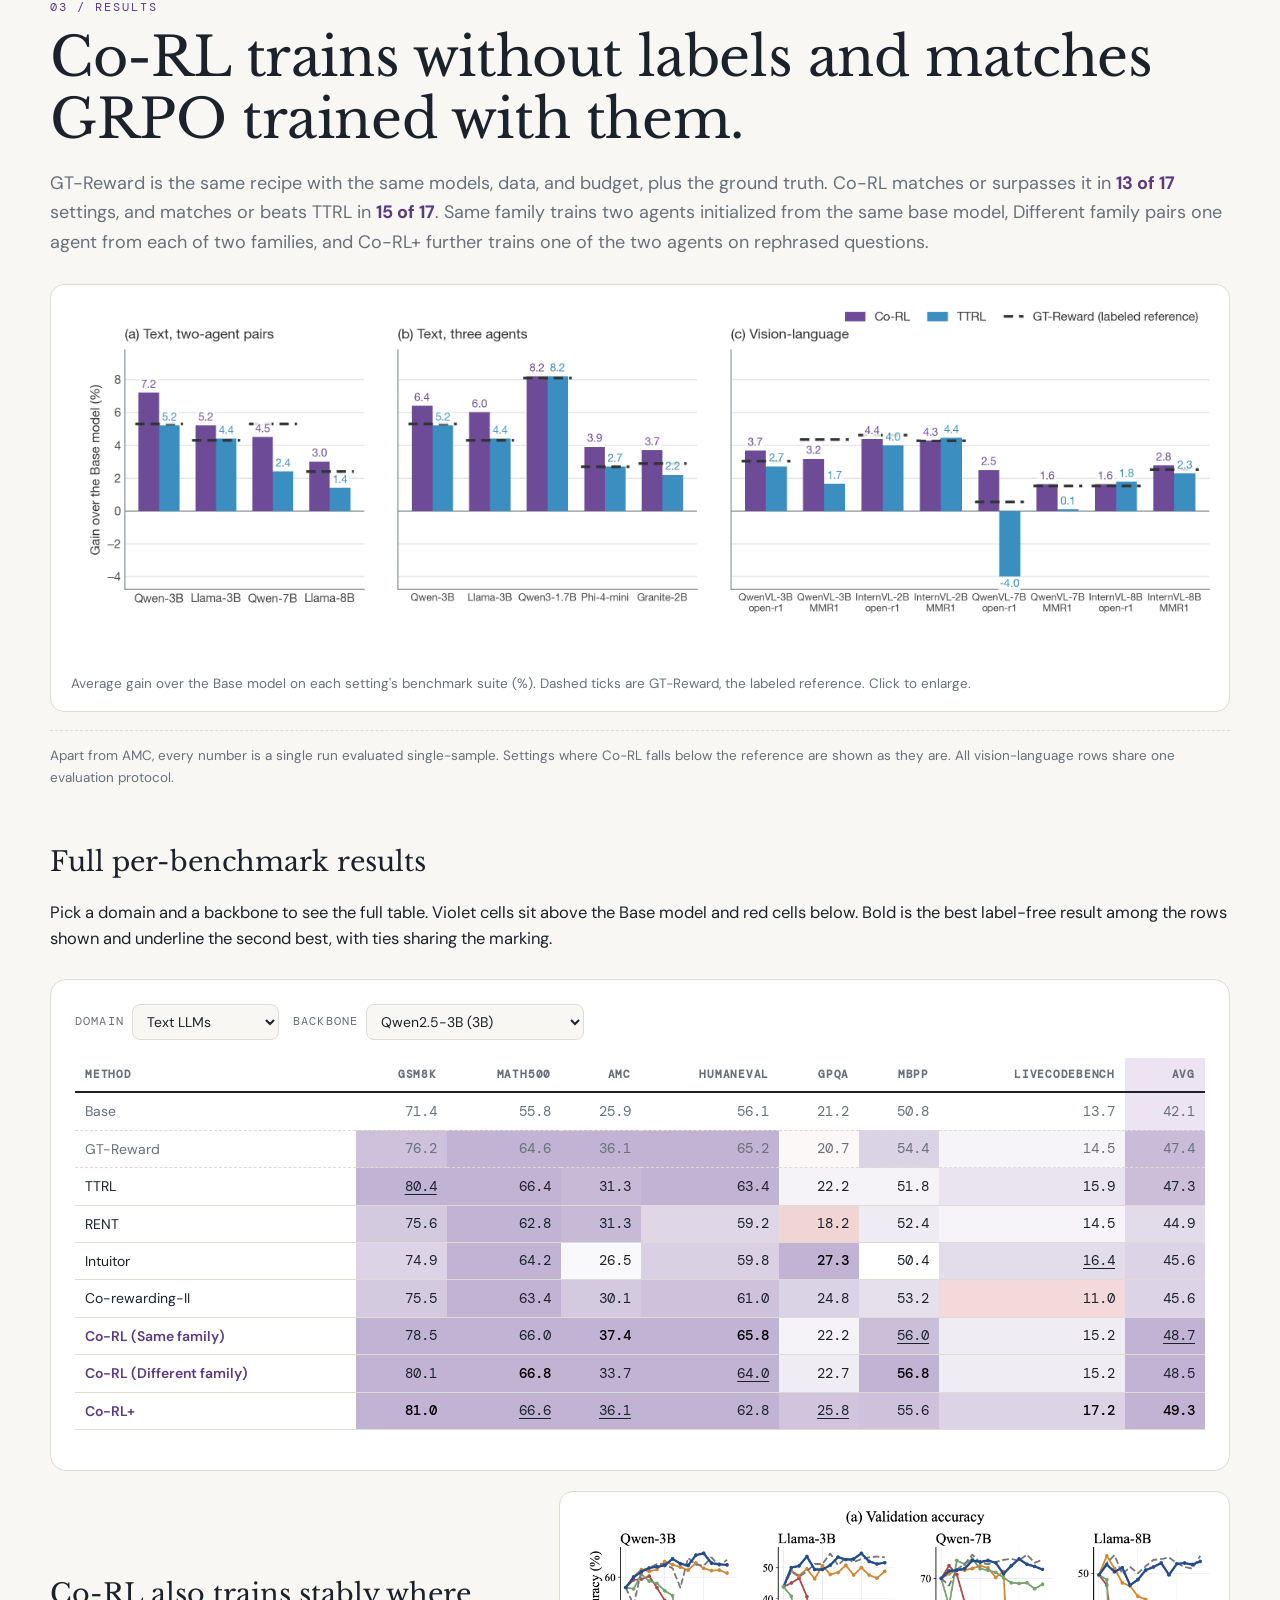
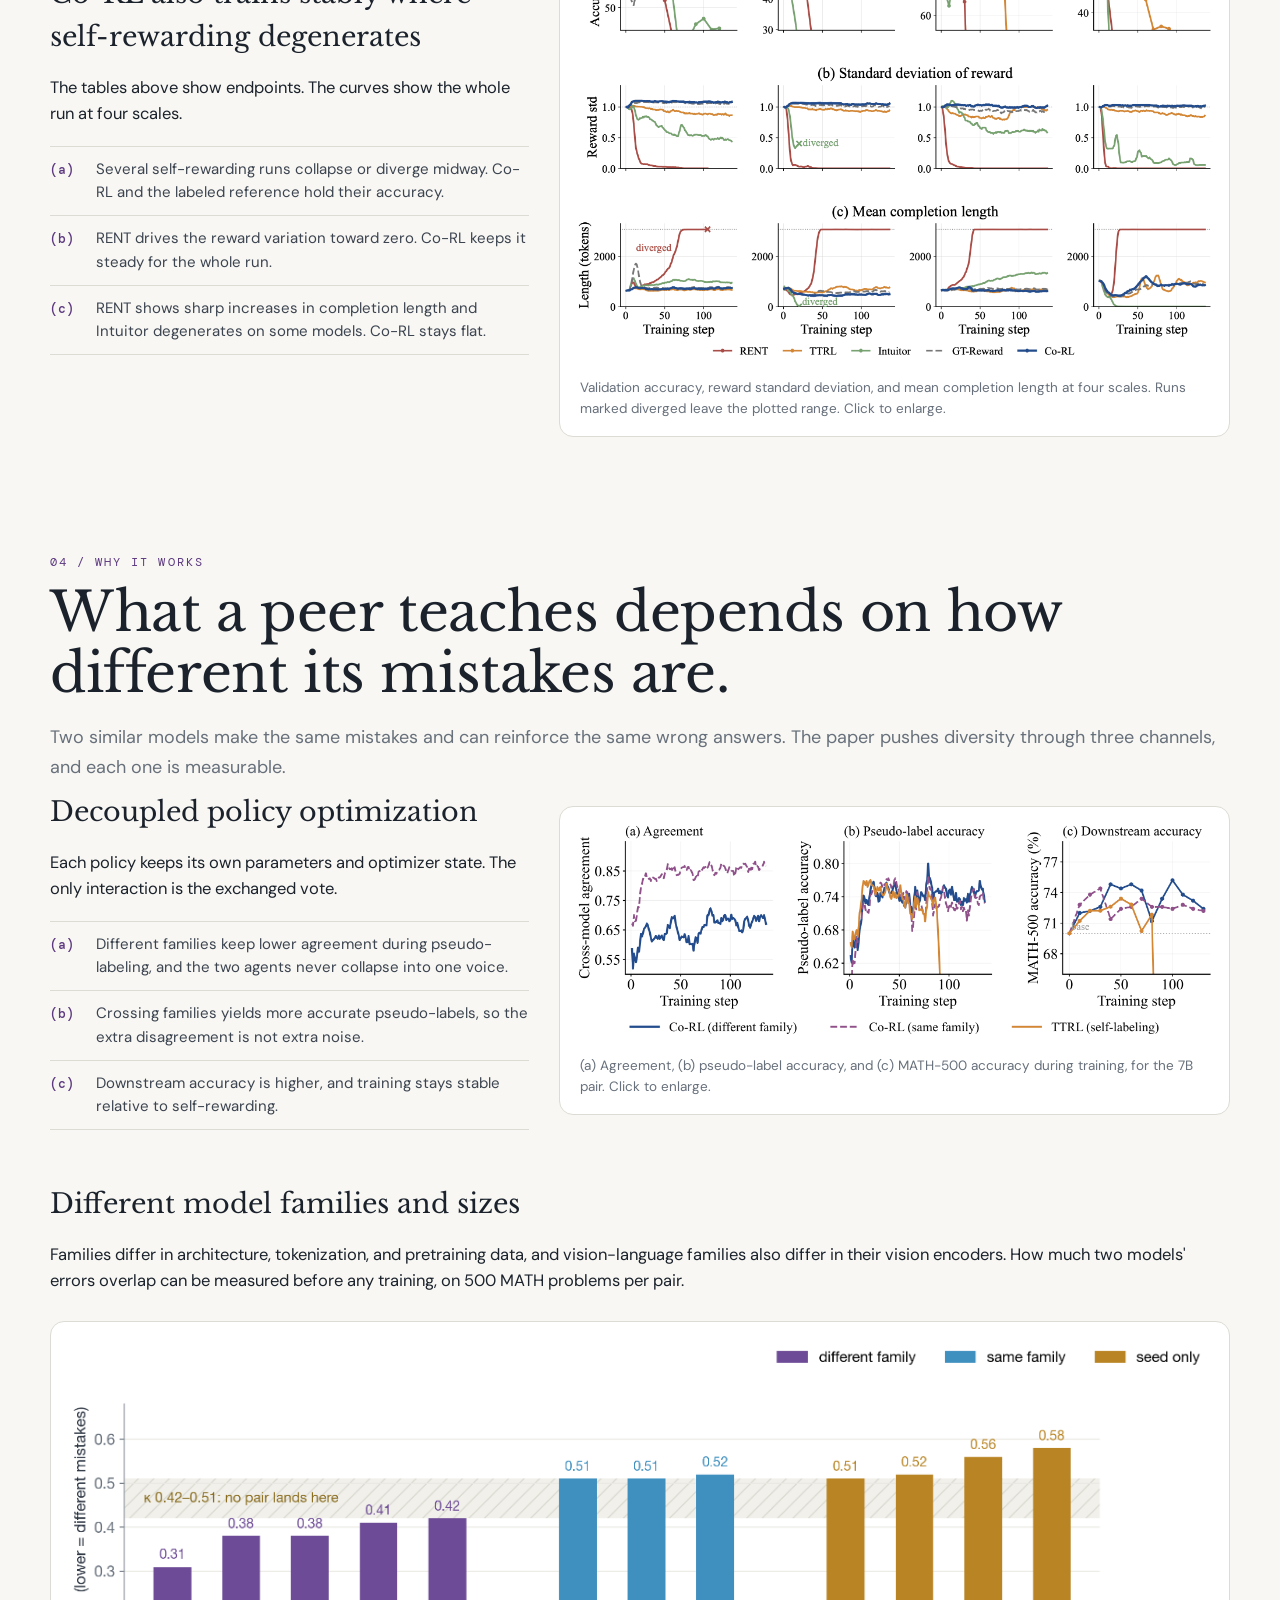
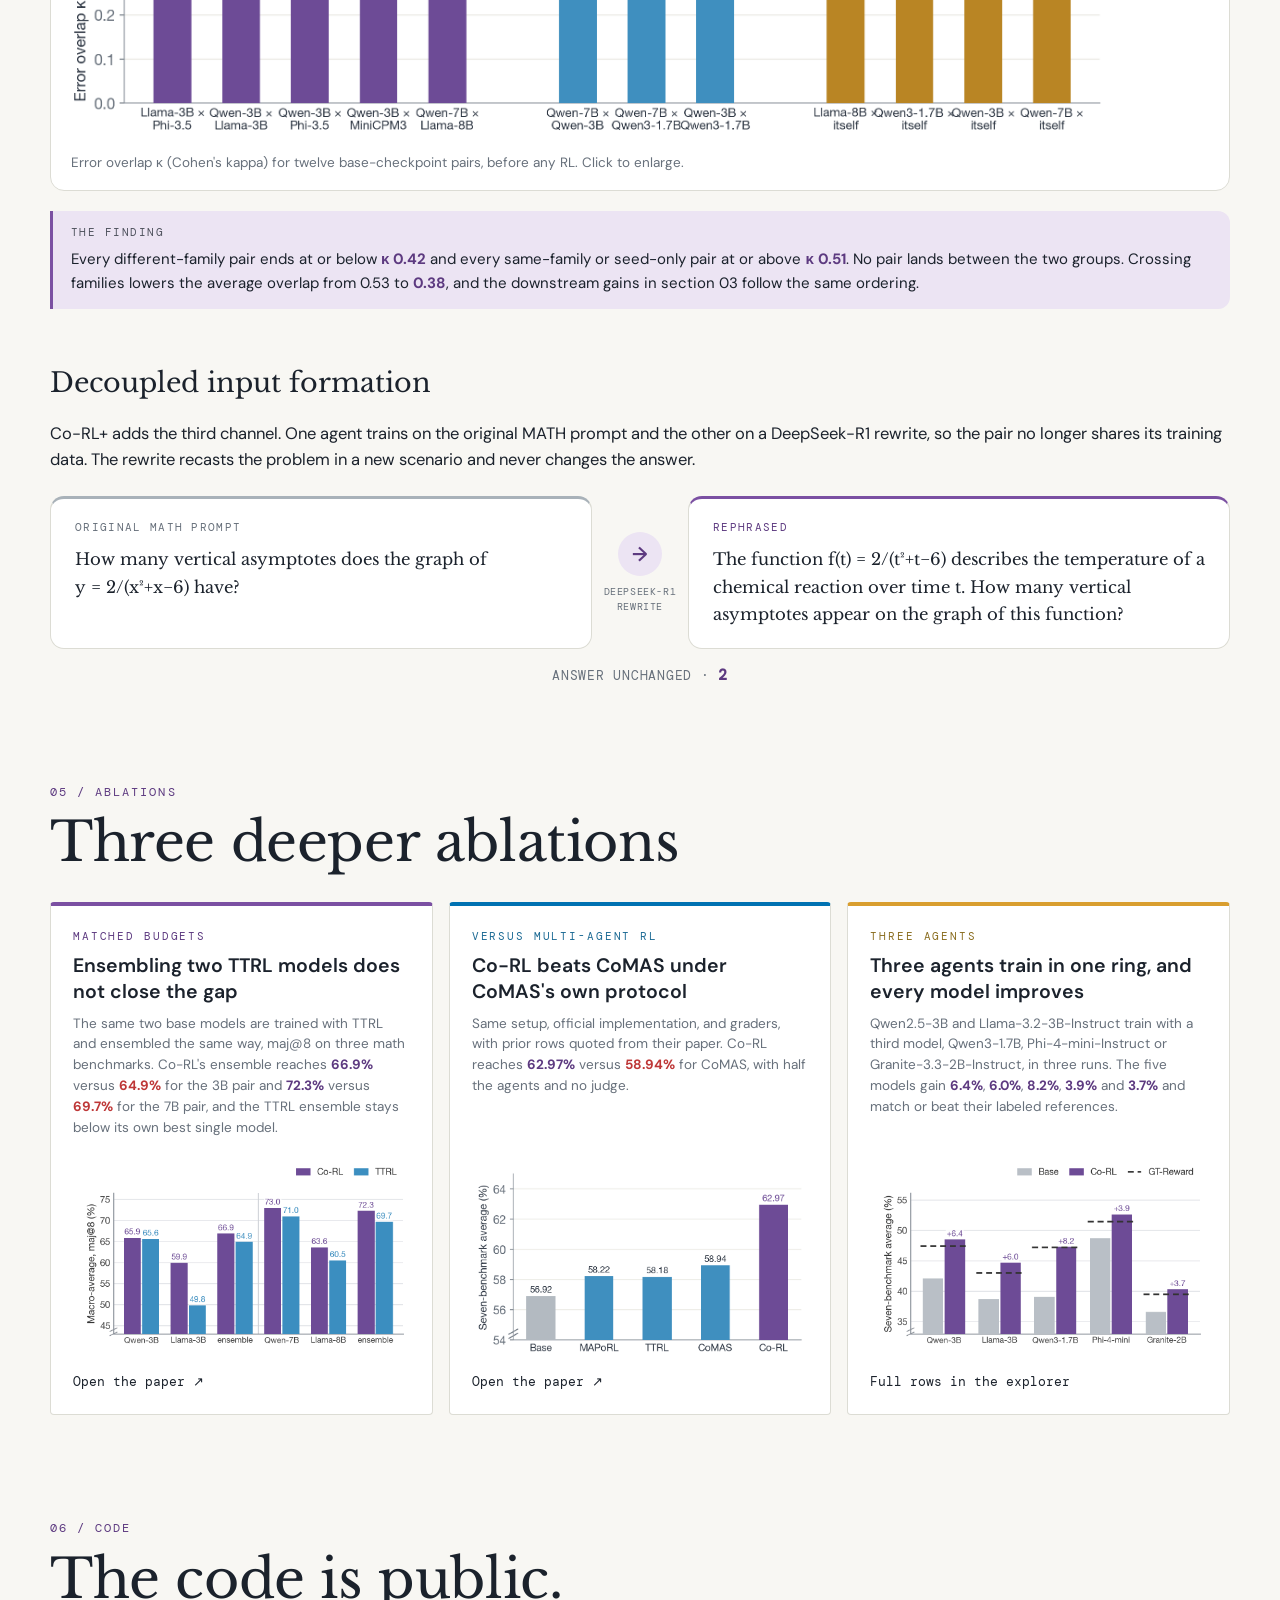
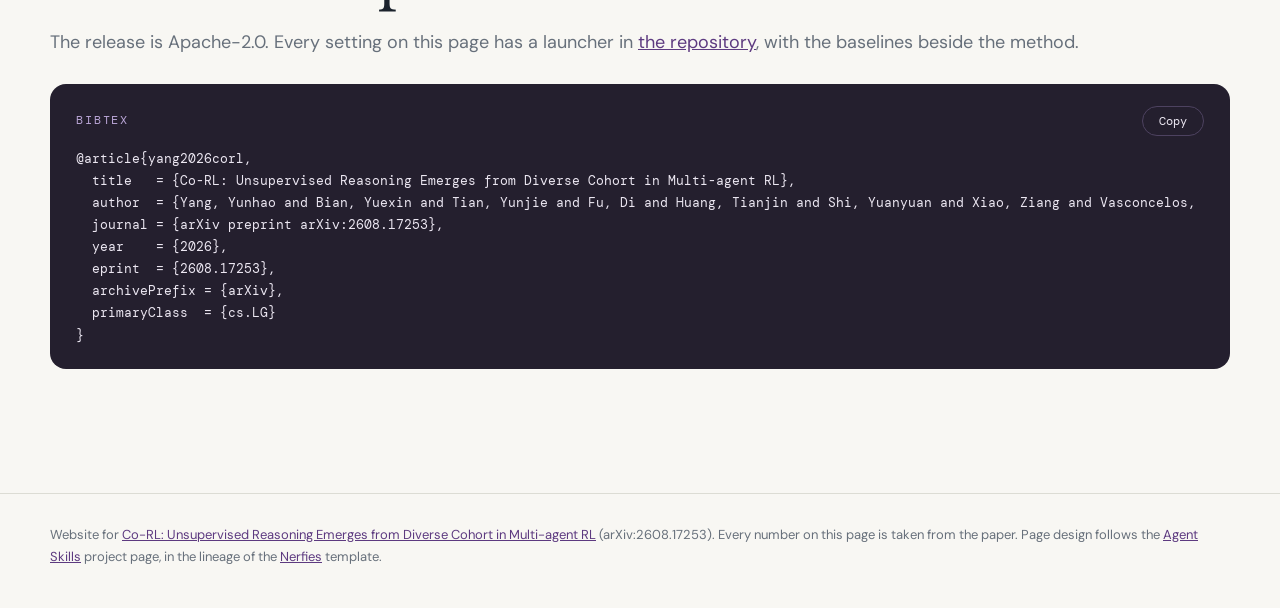
==== commit e6691b83: "Update numbers and names to the ICLR 2027 submission results.js regenerated from the new Table 1-3 a" ====
--- a/index.html
+++ b/index.html
@@ -10,13 +10,13 @@
   <meta property="og:title" content="Co-RL: Unsupervised Reasoning Emerges from Diverse Cohort in Multi-agent RL">
   <meta property="og:description" content="Label-free RL where each model is rewarded by a peer's majority vote. More diverse cohorts make better teachers.">
   <meta property="og:url" content="https://drstranded.github.io/Co-RL/">
-  <meta property="og:image" content="https://drstranded.github.io/Co-RL/static/images/fig-overview.png?v=19">
+  <meta property="og:image" content="https://drstranded.github.io/Co-RL/static/images/fig-overview.png?v=20261001-1">
   <meta name="twitter:card" content="summary_large_image">
   <link rel="icon" href="data:image/svg+xml,%3Csvg xmlns='http://www.w3.org/2000/svg' viewBox='0 0 64 64'%3E%3Crect width='64' height='64' rx='16' fill='%237b50a2'/%3E%3Ccircle cx='22' cy='32' r='9' fill='%23f8f7f3'/%3E%3Ccircle cx='42' cy='32' r='9' fill='none' stroke='%23f8f7f3' stroke-width='4'/%3E%3C/svg%3E">
   <link rel="preconnect" href="https://fonts.googleapis.com">
   <link rel="preconnect" href="https://fonts.gstatic.com" crossorigin>
   <link href="https://fonts.googleapis.com/css2?family=DM+Mono:wght@400;500&family=DM+Sans:wght@400;500;600;700&family=Libre+Baskerville:wght@400;700&display=swap" rel="stylesheet">
-  <link rel="stylesheet" href="static/css/site.css?v=20260819-22">
+  <link rel="stylesheet" href="static/css/site.css?v=20261001-1">
 </head>
 <body>
   <header class="site-header">
@@ -125,8 +125,8 @@
       </div>
 
       <figure class="media-card">
-        <button class="media-button" type="button" data-lightbox="static/images/fig1-compare-ring.png?v=19" aria-label="Enlarge the comparison of label-free reward designs">
-          <img src="static/images/fig1-compare-ring.png?v=19" width="2400" height="684"
+        <button class="media-button" type="button" data-lightbox="static/images/fig1-compare-ring.png?v=20261001-1" aria-label="Enlarge the comparison of label-free reward designs">
+          <img src="static/images/fig1-compare-ring.png?v=20261001-1" width="2400" height="684"
                alt="Comparison of four label-free reward designs: TTRL and Co-rewarding derive rewards from self-generated agreement, CoMAS scores multi-turn interactions with one of its own agents as judge, and Co-RL derives rewards directly from peer votes, passed along a directed ring beyond two agents.">
         </button>
         <figcaption>Where the reward comes from in four label-free designs. Beyond two agents, the votes pass
@@ -149,8 +149,8 @@
       </div>
 
       <figure class="media-card fig-medium">
-        <button class="media-button" type="button" data-lightbox="static/images/fig-overview.png?v=19" aria-label="Enlarge the Co-RL overview diagram">
-          <img src="static/images/fig-overview.png?v=19" width="2169" height="1338" loading="lazy"
+        <button class="media-button" type="button" data-lightbox="static/images/fig-overview.png?v=20261001-1" aria-label="Enlarge the Co-RL overview diagram">
+          <img src="static/images/fig-overview.png?v=20261001-1" width="2169" height="1338" loading="lazy"
                alt="Overview of Co-RL with two agents: each agent samples K responses to the same unlabeled question, forms a majority-vote pseudo-label, and each rollout is rewarded by agreement with the peer's pseudo-label, followed by independent GRPO updates.">
         </button>
         <figcaption>The full mechanism with two agents. Each agent samples K responses, votes, and is rewarded
@@ -164,29 +164,28 @@
         <p class="eyebrow">03 / Results</p>
         <h2>Co-RL trains without labels and matches GRPO trained with them.</h2>
         <p class="lede">GT-Reward is the same recipe with the same models, data, and budget, plus the ground
-          truth. Co-RL matches or surpasses it in <span class="num">11 of 14</span> settings, and matches or
-          beats TTRL in <span class="num">13 of 14</span>. Same family trains two agents initialized from the
-          same base model, Different family pairs one agent from each of two families, and Different family+
-          further decouples the training data.</p>
+          truth. Co-RL matches or surpasses it in <span class="num">13 of 17</span> settings, and matches or
+          beats TTRL in <span class="num">15 of 17</span>. Same family trains two agents initialized from the
+          same base model, Different family pairs one agent from each of two families, and Co-RL+ further
+          trains one of the two agents on rephrased questions.</p>
       </div>
       <figure class="media-card">
-        <button class="media-button" type="button" data-lightbox="static/images/fig-results.png?v=19" aria-label="Enlarge the main results figure">
-          <img src="static/images/fig-results.png?v=19" width="2872" height="908"
-               alt="Average gain over the Base model for every setting: Co-RL and TTRL as paired bars, GT-Reward as a dashed reference tick. Panels: text two-agent pairs, text three-agent ring, vision-language.">
+        <button class="media-button" type="button" data-lightbox="static/images/fig-results.png?v=20261001-1" aria-label="Enlarge the main results figure">
+          <img src="static/images/fig-results.png?v=20261001-1" width="2872" height="908"
+               alt="Average gain over the Base model for every setting: Co-RL and TTRL as paired bars, GT-Reward as a dashed reference tick. Panels: text two-agent pairs, text three-agent cohorts, vision-language.">
         </button>
         <figcaption>Average gain over the Base model on each setting's benchmark suite (%). Dashed ticks are
           GT-Reward, the labeled reference. Click to enlarge.</figcaption>
       </figure>
       <p class="scope-note">
         Apart from AMC, every number is a single run evaluated single-sample. Settings where Co-RL falls
-        below the reference are shown as they are. MMR1 rows use the corrected multiple-choice grader and
-        open-r1 rows the legacy grader, so the two are never compared with each other.
+        below the reference are shown as they are. All vision-language rows share one evaluation protocol.
       </p>
     
       <h3 class="sub-head">Full per-benchmark results</h3>
       <p>Pick a domain and a backbone to see the full table. Violet cells sit above the Base
-        model and red cells below. Bold is the best label-free result and underline the second best, as in
-        the paper.</p>
+        model and red cells below. Bold is the best label-free result among the rows shown and underline the
+        second best, with ties sharing the marking.</p>
       <div class="panel">
         <div class="controls-row">
           <label>Domain
@@ -217,8 +216,8 @@
           </ul>
         </div>
         <figure class="media-card">
-        <button class="media-button" type="button" data-lightbox="static/images/fig-dynamics-4scale.png?v=19" aria-label="Enlarge training dynamics at four scales">
-          <img src="static/images/fig-dynamics-4scale.png?v=19" width="2200" height="1579" loading="lazy"
+        <button class="media-button" type="button" data-lightbox="static/images/fig-dynamics-4scale.png?v=20261001-1" aria-label="Enlarge training dynamics at four scales">
+          <img src="static/images/fig-dynamics-4scale.png?v=20261001-1" width="2200" height="1579" loading="lazy"
                alt="Training dynamics at four model scales: validation accuracy, within-group reward standard deviation, and mean completion length for Co-RL, GT-Reward, TTRL, RENT, and Intuitor. Self-rewarding baselines show reward collapse, length degeneration, or divergence. Co-RL stays stable.">
         </button>
         <figcaption>Validation accuracy, reward standard deviation, and mean completion length at four scales.
@@ -252,8 +251,8 @@
           </ul>
         </div>
         <figure class="media-card">
-          <button class="media-button" type="button" data-lightbox="static/images/fig-mechanism-panels.png?v=19" aria-label="Enlarge the mechanism panels">
-            <img src="static/images/fig-mechanism-panels.png?v=19" width="2200" height="765" loading="lazy"
+          <button class="media-button" type="button" data-lightbox="static/images/fig-mechanism-panels.png?v=20261001-1" aria-label="Enlarge the mechanism panels">
+            <img src="static/images/fig-mechanism-panels.png?v=20261001-1" width="2200" height="765" loading="lazy"
                  alt="Three panels for the 7B pair during training: inter-model agreement, pseudo-label accuracy, and MATH-500 evaluation accuracy for Co-RL same family, Co-RL different family, and TTRL.">
           </button>
           <figcaption>(a) Agreement, (b) pseudo-label accuracy, and (c) MATH-500 accuracy during training,
@@ -266,8 +265,8 @@
         also differ in their vision encoders. How much two models' errors overlap can be measured before any
         training, on 500 MATH problems per pair.</p>
       <figure class="media-card">
-        <button class="media-button" type="button" data-lightbox="static/images/fig-kappa.png?v=19" aria-label="Enlarge the error overlap chart">
-          <img src="static/images/fig-kappa.png?v=19" width="2689" height="846" loading="lazy"
+        <button class="media-button" type="button" data-lightbox="static/images/fig-kappa.png?v=20261001-1" aria-label="Enlarge the error overlap chart">
+          <img src="static/images/fig-kappa.png?v=20261001-1" width="2689" height="846" loading="lazy"
                alt="Vertical bar chart of error overlap for twelve base-checkpoint pairs: every different-family pair ends at or below 0.42, every same-family and seed-only pair at or above 0.51, and the shaded strip between is empty.">
         </button>
         <figcaption>Error overlap κ (Cohen's kappa) for twelve base-checkpoint pairs, before any RL. Click to
@@ -282,15 +281,15 @@
       </div>
 
       <h3 class="sub-head">Decoupled input formation</h3>
-      <p>Different family+ adds the third channel. One agent trains on the original MATH prompt and the
-        other on a DeepSeek-V3 rewrite, so the pair no longer shares its training data. The rewrite recasts
+      <p>Co-RL+ adds the third channel. One agent trains on the original MATH prompt and the
+        other on a DeepSeek-R1 rewrite, so the pair no longer shares its training data. The rewrite recasts
         the problem in a new scenario and never changes the answer.</p>
       <div class="pair-flow" aria-label="A rephrased training pair from the appendix">
         <div class="rp-card">
           <span class="rp-tag">Original MATH prompt</span>
           <p>How many vertical asymptotes does the graph of y&nbsp;=&nbsp;2/(x²+x−6) have?</p>
         </div>
-        <div class="rp-arrow" aria-hidden="true"><span class="rp-circle">→</span><span class="rp-label">DeepSeek-V3<br>rewrite</span></div>
+        <div class="rp-arrow" aria-hidden="true"><span class="rp-circle">→</span><span class="rp-label">DeepSeek-R1<br>rewrite</span></div>
         <div class="rp-card">
           <span class="rp-tag">Rephrased</span>
           <p>The function f(t)&nbsp;=&nbsp;2/(t²+t−6) describes the temperature of a chemical reaction over
@@ -313,10 +312,11 @@
           <h3>Ensembling two TTRL models does not close the gap</h3>
           <p>The same two base models are trained with TTRL and ensembled the same way, maj@8 on three math
              benchmarks. Co-RL's ensemble reaches <span class="num">66.9%</span> versus
-             <span class="num bad">64.9%</span>, and the TTRL ensemble stays below its own best single
-             model.</p>
-          <img src="static/images/fig-abl-ensemble.png?v=19" width="1088" height="648" loading="lazy" class="card-fig"
-               alt="Vertical grouped bars of macro-average maj@8 on a truncated axis: Co-RL beats TTRL for both single models and for the ensemble, and the TTRL ensemble scores below its best single model.">
+             <span class="num bad">64.9%</span> for the 3B pair and <span class="num">72.3%</span> versus
+             <span class="num bad">69.7%</span> for the 7B pair, and the TTRL ensemble stays below its own
+             best single model.</p>
+          <img src="static/images/fig-abl-ensemble.png?v=20261001-1" width="1088" height="648" loading="lazy" class="card-fig"
+               alt="Vertical grouped bars of macro-average maj@8 on a truncated axis for the 3B and 7B pairs: Co-RL beats TTRL for both single models and for the ensemble, and the TTRL ensemble scores below its best single model.">
           <a class="card-link" href="https://arxiv.org/abs/2608.17253" target="_blank" rel="noreferrer">Open the paper <span aria-hidden="true">↗</span></a>
         </div>
         <div class="control-card accent-blue">
@@ -325,18 +325,19 @@
           <p>Same setup, official implementation, and graders, with prior rows quoted from their paper. Co-RL
              reaches <span class="num">62.97%</span> versus <span class="num bad">58.94%</span> for CoMAS,
              with half the agents and no judge.</p>
-          <img src="static/images/fig-abl-comas.png?v=19" width="1088" height="648" loading="lazy" class="card-fig"
+          <img src="static/images/fig-abl-comas.png?v=20261001-1" width="1088" height="648" loading="lazy" class="card-fig"
                alt="Vertical bars of seven-benchmark averages under the CoMAS protocol: Base 56.92, MAPoRL 58.22, TTRL 58.18, CoMAS 58.94, Co-RL 62.97.">
           <a class="card-link" href="https://arxiv.org/abs/2608.17253" target="_blank" rel="noreferrer">Open the paper <span aria-hidden="true">↗</span></a>
         </div>
         <div class="control-card accent-amber">
           <p class="eyebrow">Three agents</p>
-          <h3>One ring trains three models, and all three improve</h3>
-          <p>Qwen2.5-3B, Llama-3.2-3B-Instruct, and Qwen3-1.7B train together in one ring. They gain
-             <span class="num">7.8%</span>, <span class="num">6.0%</span>, and <span class="num">8.2%</span>
-             and match or beat their labeled references.</p>
-          <img src="static/images/fig-abl-n3.png?v=19" width="1088" height="648" loading="lazy" class="card-fig"
-               alt="Vertical grouped bars from Base to Co-RL for the three ring-trained models on a truncated axis, with dashed GT-Reward marks: gains of 7.8, 6.0, and 8.2 points.">
+          <h3>Three agents train in one ring, and every model improves</h3>
+          <p>Qwen2.5-3B and Llama-3.2-3B-Instruct train with a third model, Qwen3-1.7B, Phi-4-mini-Instruct
+             or Granite-3.3-2B-Instruct, in three runs. The five models gain <span class="num">6.4%</span>,
+             <span class="num">6.0%</span>, <span class="num">8.2%</span>, <span class="num">3.9%</span> and
+             <span class="num">3.7%</span> and match or beat their labeled references.</p>
+          <img src="static/images/fig-abl-n3.png?v=20261001-1" width="1088" height="648" loading="lazy" class="card-fig"
+               alt="Vertical grouped bars from Base to Co-RL for the five ring-trained models on a truncated axis, with dashed GT-Reward marks: gains of 6.4, 6.0, 8.2, 3.9 and 3.7 points.">
           <a class="card-link" href="#verdict">Full rows in the explorer</a>
         </div>
       </div>
@@ -385,8 +386,8 @@
     </div>
   </footer>
 
-  <script src="static/data/content.js?v=20260819-22"></script>
-  <script src="static/data/results.js?v=20260819-22"></script>
-  <script src="static/js/site.js?v=20260819-22"></script>
+  <script src="static/data/content.js?v=20261001-1"></script>
+  <script src="static/data/results.js?v=20261001-1"></script>
+  <script src="static/js/site.js?v=20261001-1"></script>
 </body>
 </html>
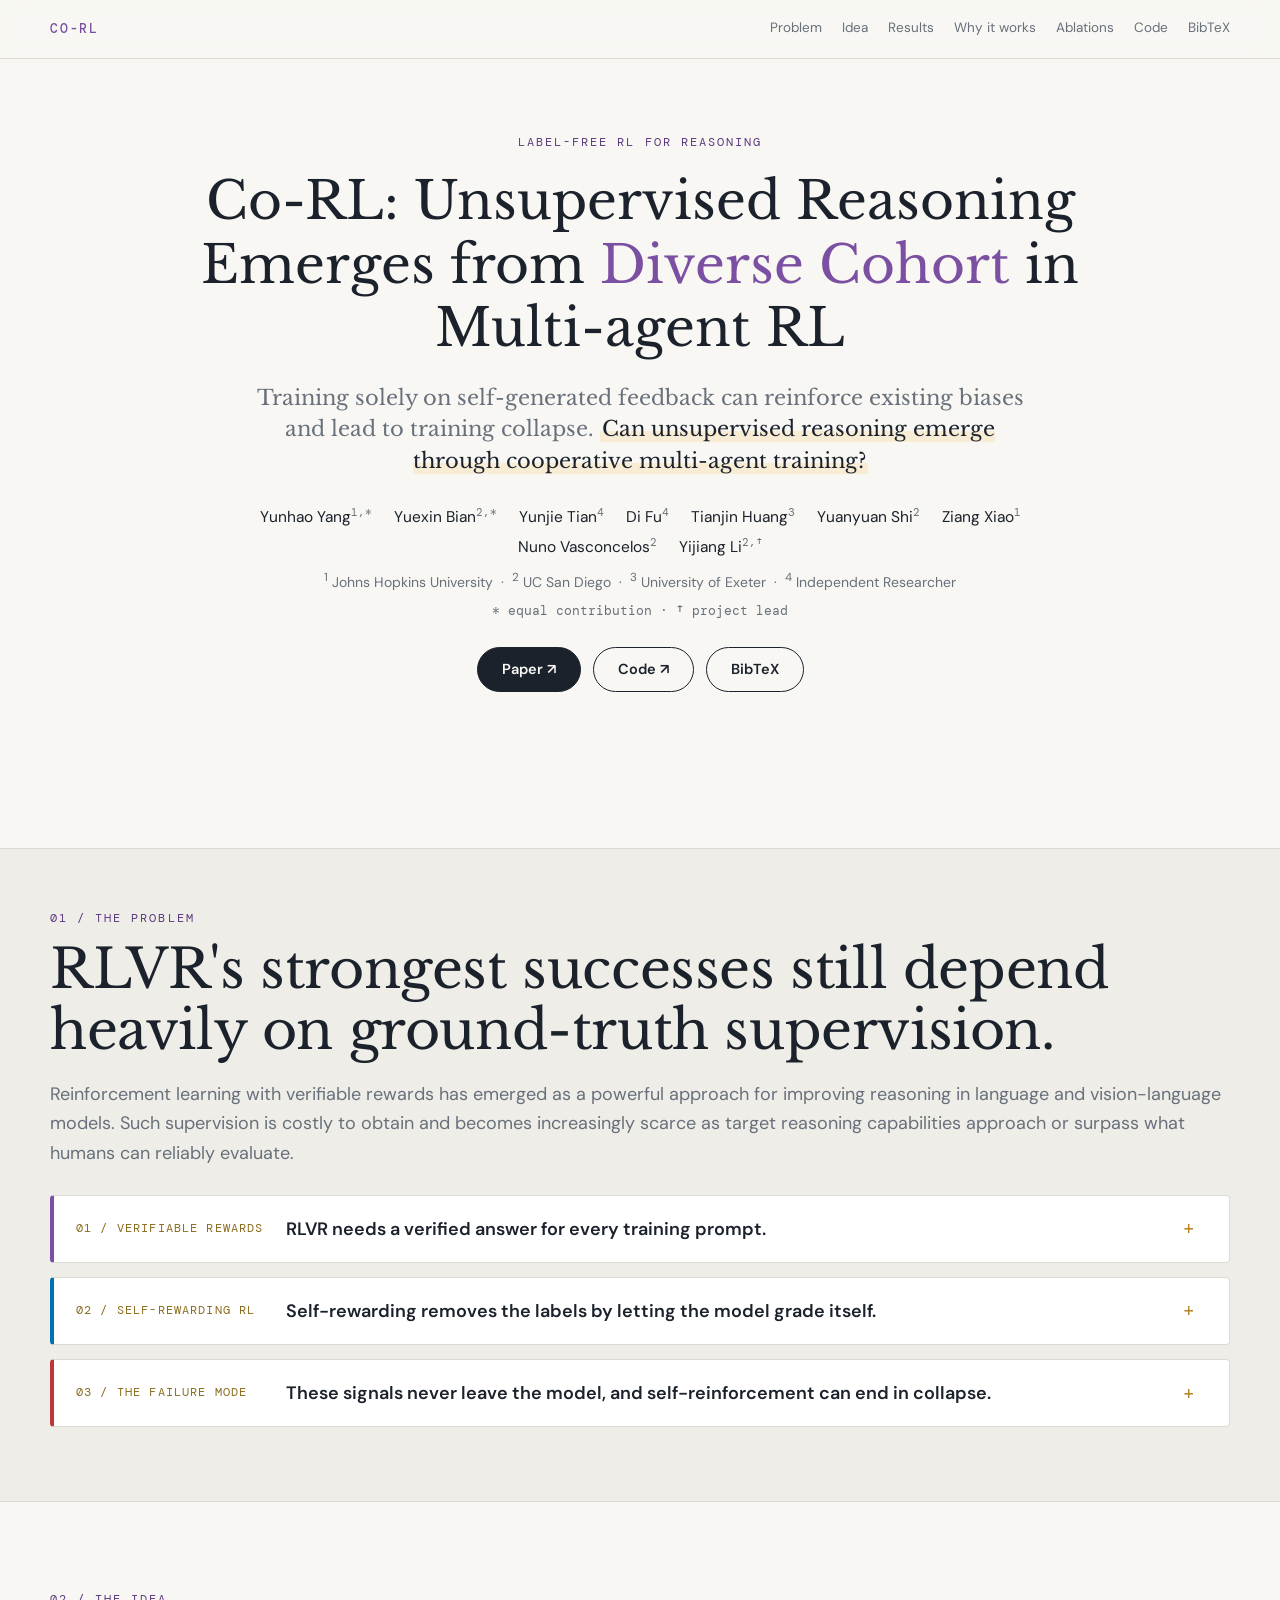
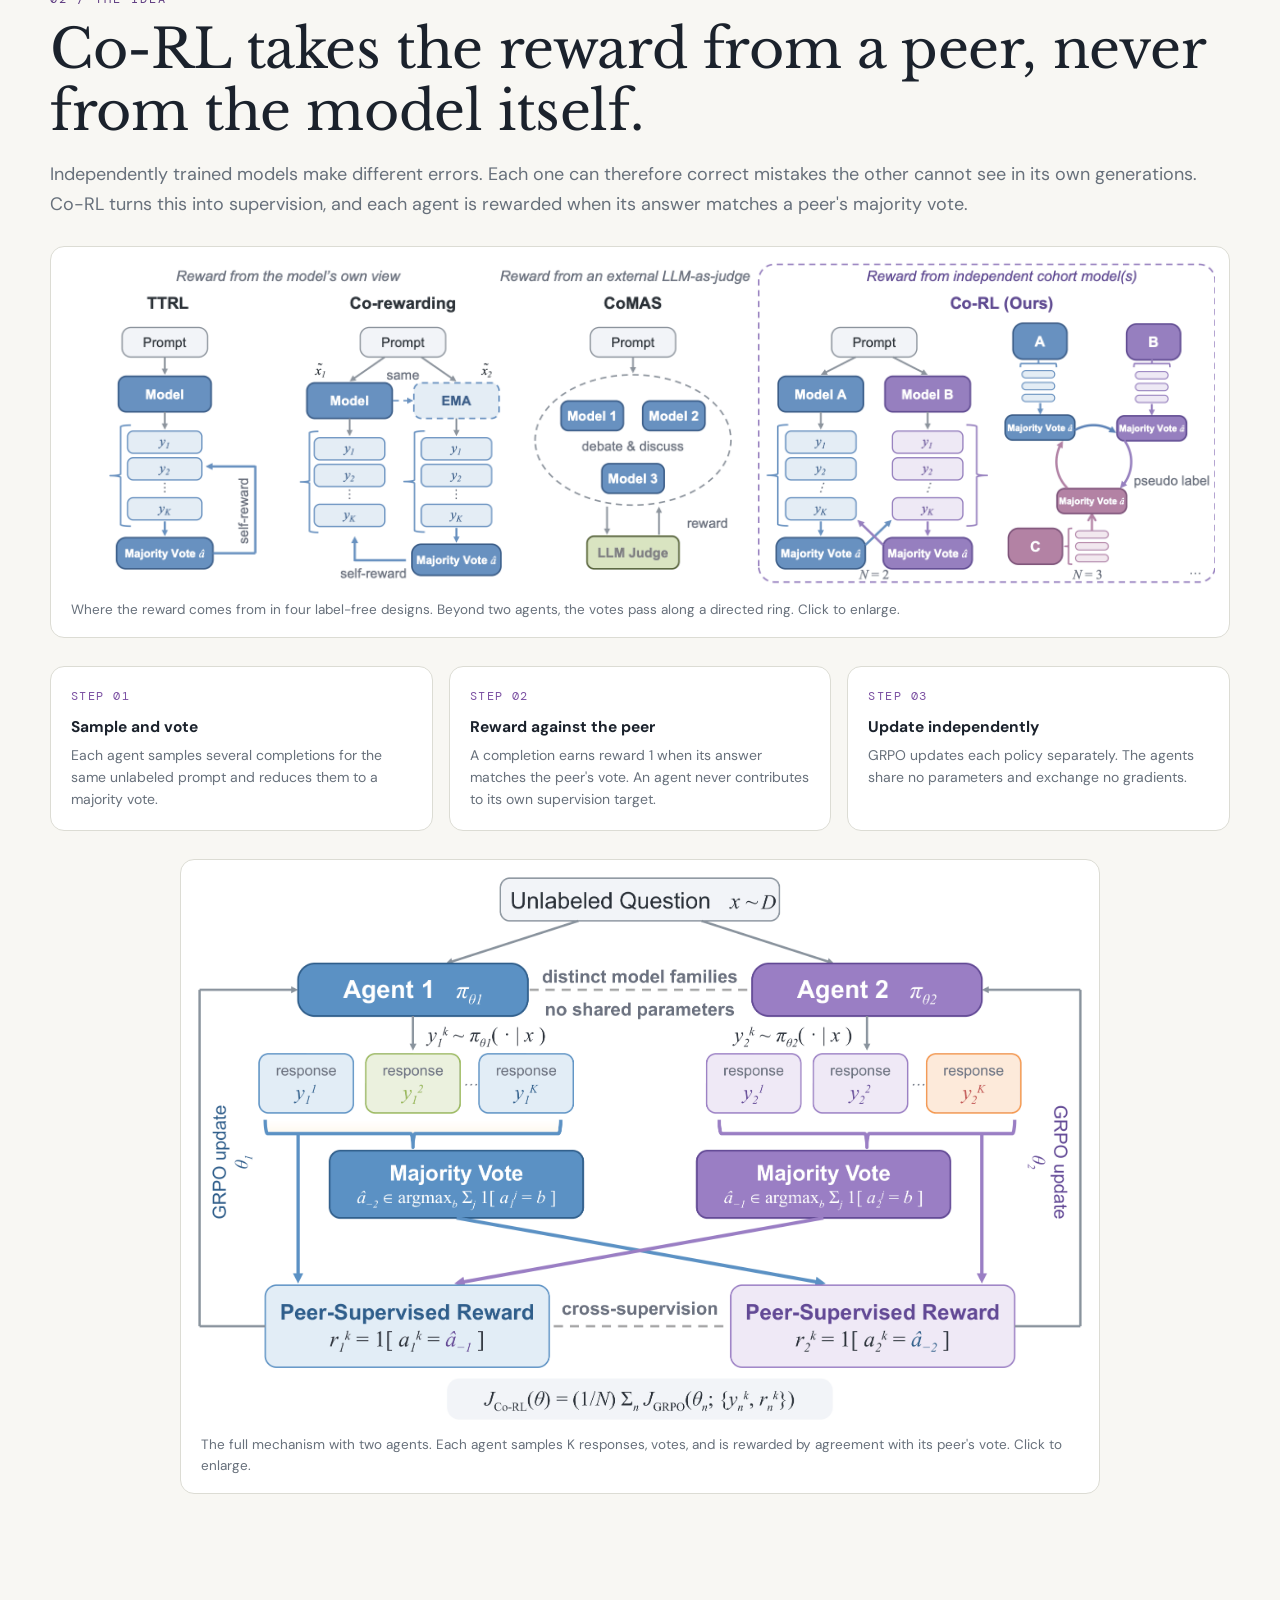
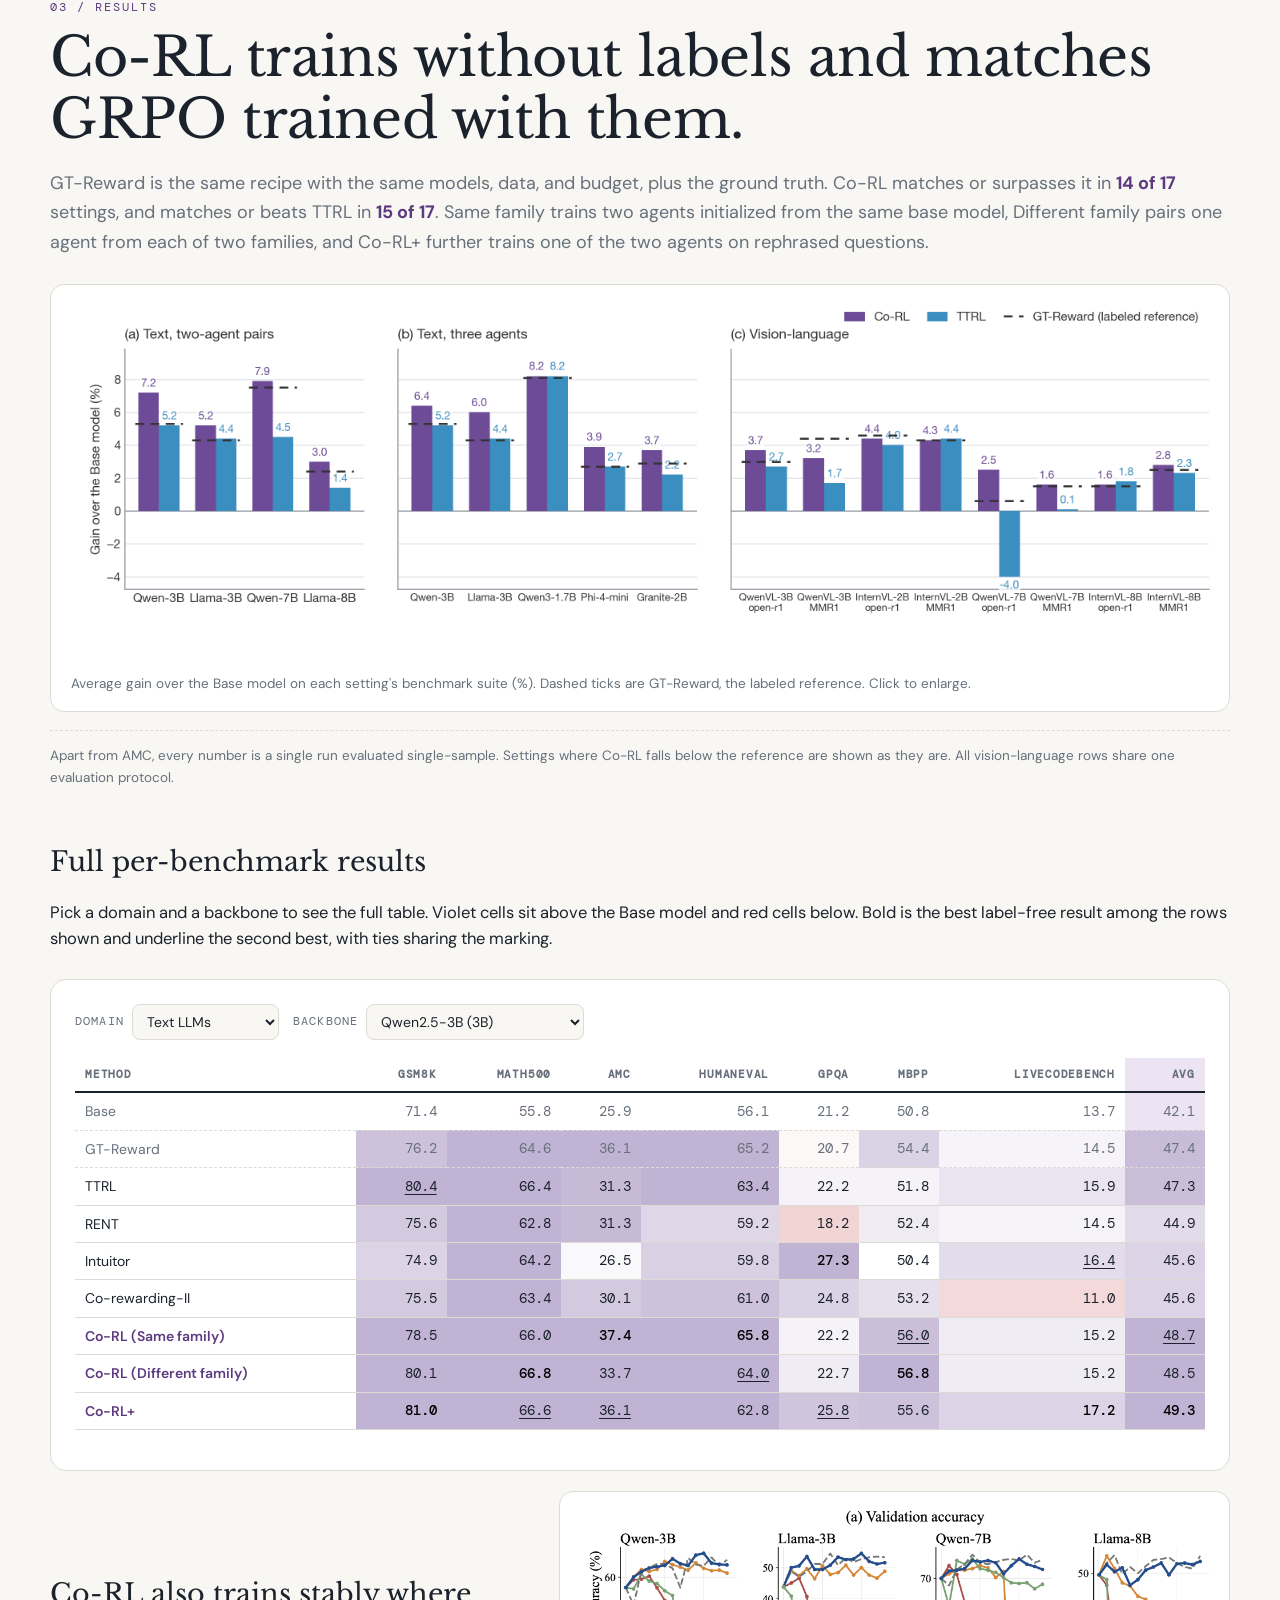
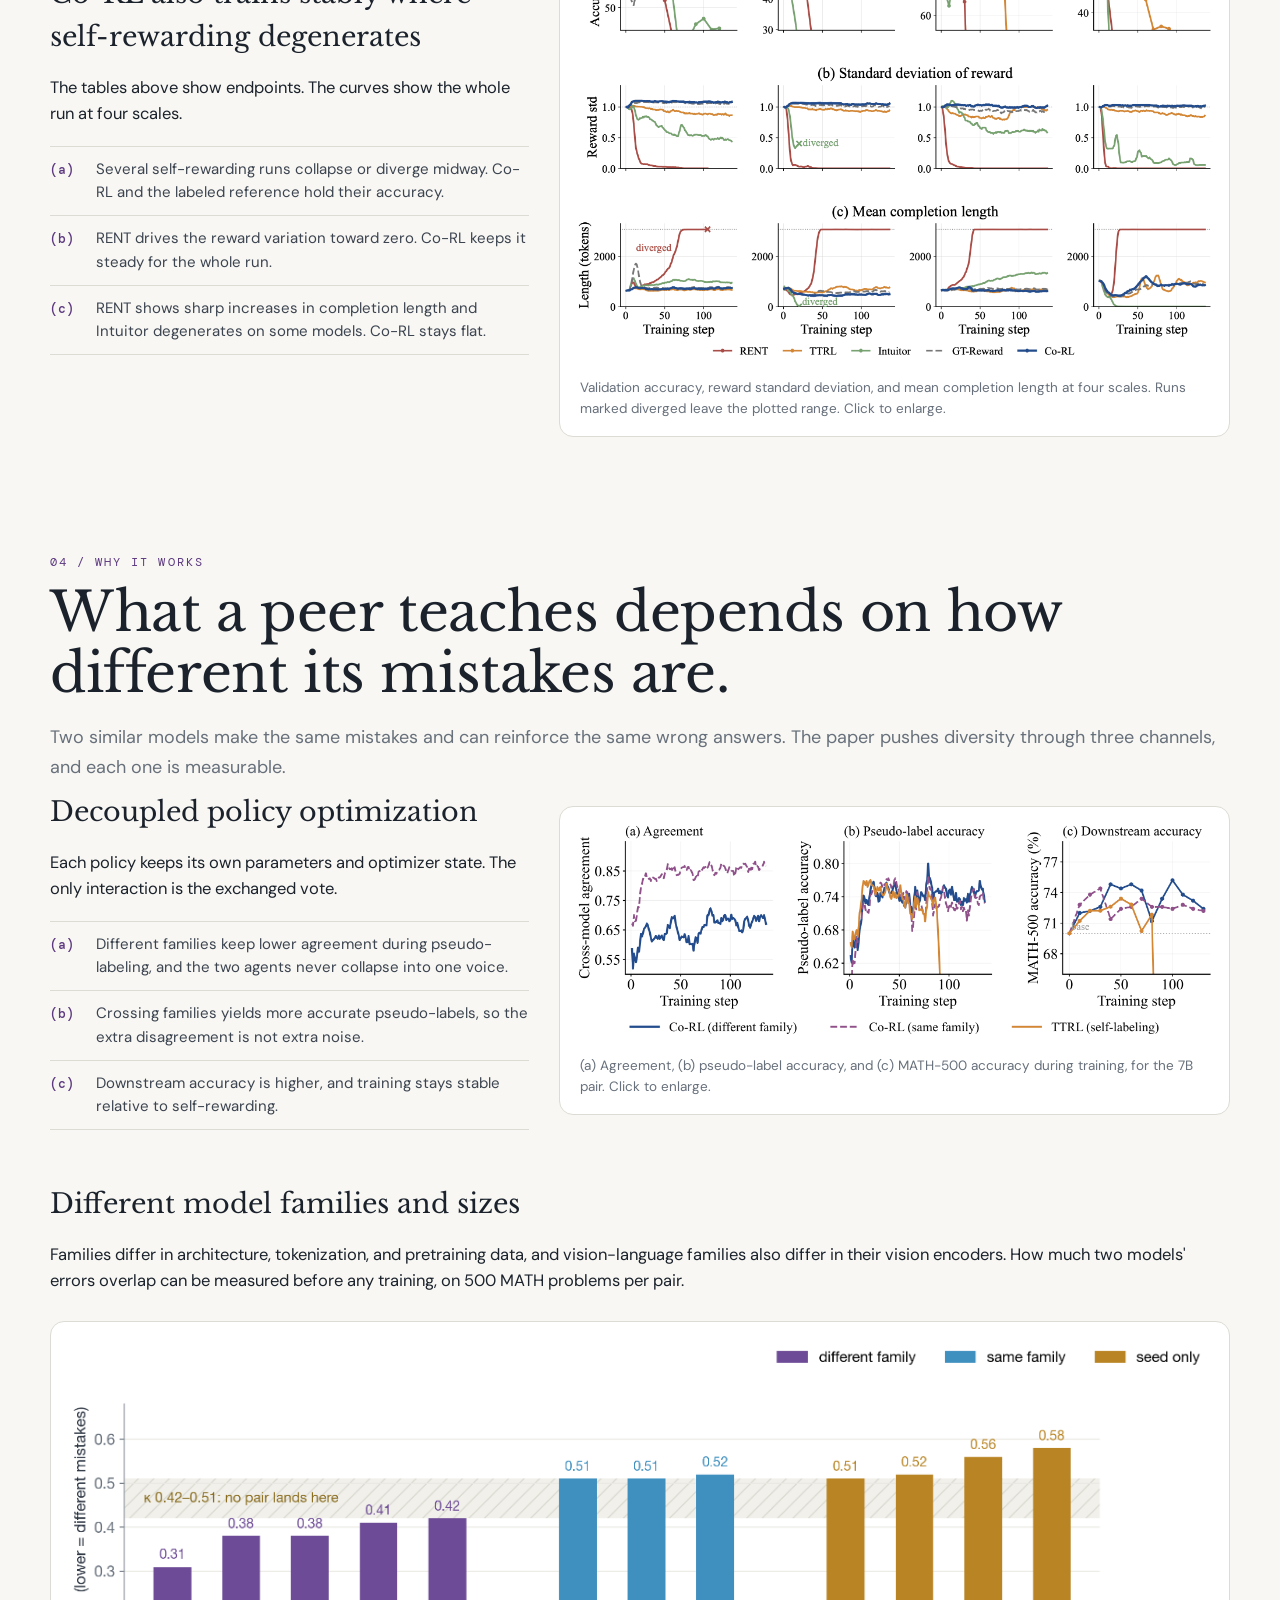
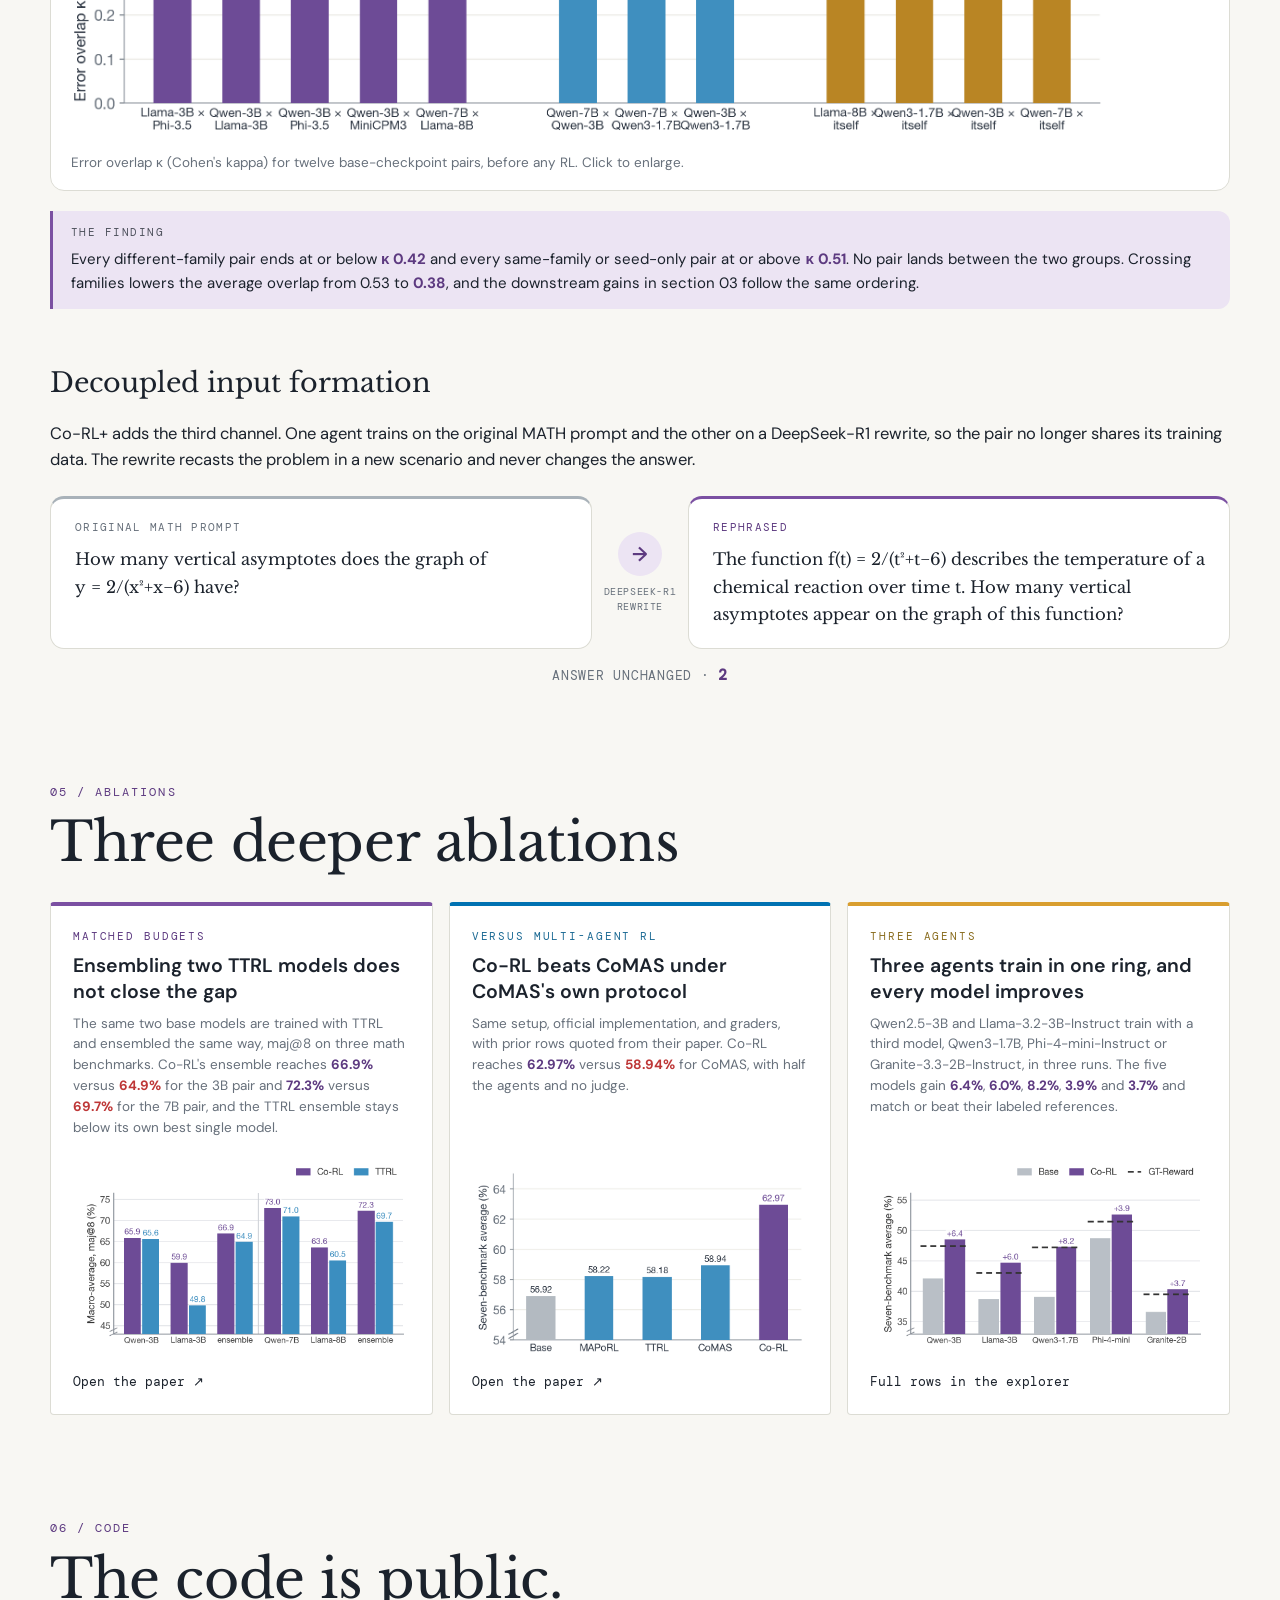
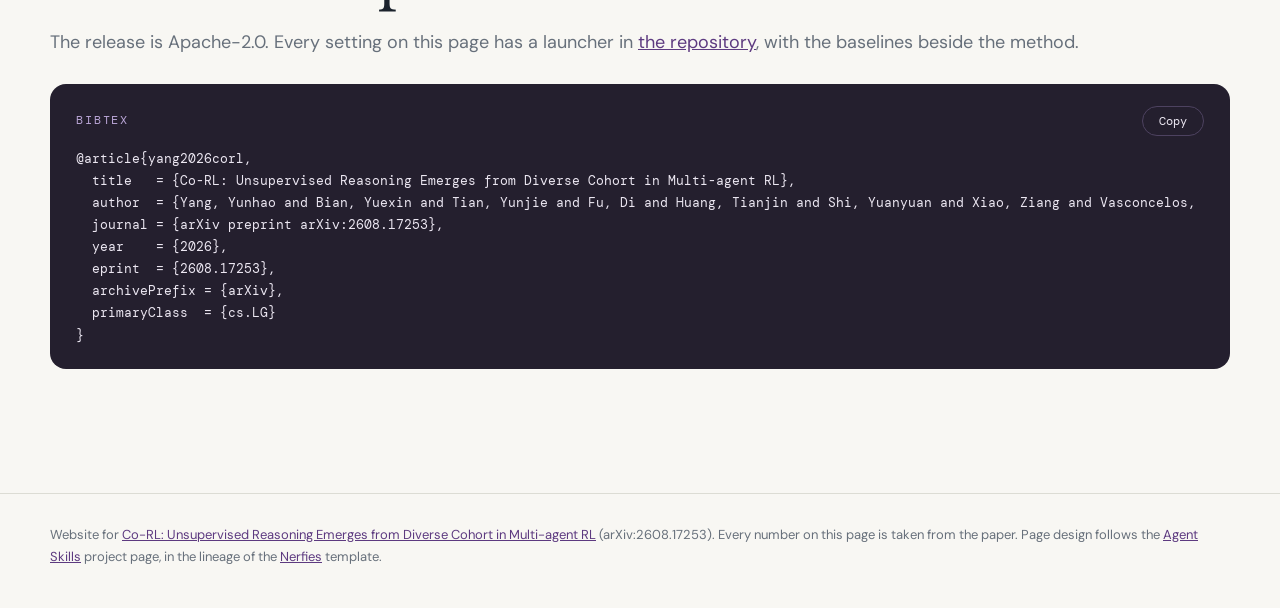
==== commit 4627025e: "Update Qwen2.5-7B results to the re-evaluated paper numbers Replace the nine Qwen2.5-7B rows in resu" ====
--- a/index.html
+++ b/index.html
@@ -10,13 +10,13 @@
   <meta property="og:title" content="Co-RL: Unsupervised Reasoning Emerges from Diverse Cohort in Multi-agent RL">
   <meta property="og:description" content="Label-free RL where each model is rewarded by a peer's majority vote. More diverse cohorts make better teachers.">
   <meta property="og:url" content="https://drstranded.github.io/Co-RL/">
-  <meta property="og:image" content="https://drstranded.github.io/Co-RL/static/images/fig-overview.png?v=20261001-1">
+  <meta property="og:image" content="https://drstranded.github.io/Co-RL/static/images/fig-overview.png?v=20261015-1">
   <meta name="twitter:card" content="summary_large_image">
   <link rel="icon" href="data:image/svg+xml,%3Csvg xmlns='http://www.w3.org/2000/svg' viewBox='0 0 64 64'%3E%3Crect width='64' height='64' rx='16' fill='%237b50a2'/%3E%3Ccircle cx='22' cy='32' r='9' fill='%23f8f7f3'/%3E%3Ccircle cx='42' cy='32' r='9' fill='none' stroke='%23f8f7f3' stroke-width='4'/%3E%3C/svg%3E">
   <link rel="preconnect" href="https://fonts.googleapis.com">
   <link rel="preconnect" href="https://fonts.gstatic.com" crossorigin>
   <link href="https://fonts.googleapis.com/css2?family=DM+Mono:wght@400;500&family=DM+Sans:wght@400;500;600;700&family=Libre+Baskerville:wght@400;700&display=swap" rel="stylesheet">
-  <link rel="stylesheet" href="static/css/site.css?v=20261001-1">
+  <link rel="stylesheet" href="static/css/site.css?v=20261015-1">
 </head>
 <body>
   <header class="site-header">
@@ -125,8 +125,8 @@
       </div>
 
       <figure class="media-card">
-        <button class="media-button" type="button" data-lightbox="static/images/fig1-compare-ring.png?v=20261001-1" aria-label="Enlarge the comparison of label-free reward designs">
-          <img src="static/images/fig1-compare-ring.png?v=20261001-1" width="2400" height="684"
+        <button class="media-button" type="button" data-lightbox="static/images/fig1-compare-ring.png?v=20261015-1" aria-label="Enlarge the comparison of label-free reward designs">
+          <img src="static/images/fig1-compare-ring.png?v=20261015-1" width="2400" height="684"
                alt="Comparison of four label-free reward designs: TTRL and Co-rewarding derive rewards from self-generated agreement, CoMAS scores multi-turn interactions with one of its own agents as judge, and Co-RL derives rewards directly from peer votes, passed along a directed ring beyond two agents.">
         </button>
         <figcaption>Where the reward comes from in four label-free designs. Beyond two agents, the votes pass
@@ -149,8 +149,8 @@
       </div>
 
       <figure class="media-card fig-medium">
-        <button class="media-button" type="button" data-lightbox="static/images/fig-overview.png?v=20261001-1" aria-label="Enlarge the Co-RL overview diagram">
-          <img src="static/images/fig-overview.png?v=20261001-1" width="2169" height="1338" loading="lazy"
+        <button class="media-button" type="button" data-lightbox="static/images/fig-overview.png?v=20261015-1" aria-label="Enlarge the Co-RL overview diagram">
+          <img src="static/images/fig-overview.png?v=20261015-1" width="2169" height="1338" loading="lazy"
                alt="Overview of Co-RL with two agents: each agent samples K responses to the same unlabeled question, forms a majority-vote pseudo-label, and each rollout is rewarded by agreement with the peer's pseudo-label, followed by independent GRPO updates.">
         </button>
         <figcaption>The full mechanism with two agents. Each agent samples K responses, votes, and is rewarded
@@ -164,14 +164,14 @@
         <p class="eyebrow">03 / Results</p>
         <h2>Co-RL trains without labels and matches GRPO trained with them.</h2>
         <p class="lede">GT-Reward is the same recipe with the same models, data, and budget, plus the ground
-          truth. Co-RL matches or surpasses it in <span class="num">13 of 17</span> settings, and matches or
+          truth. Co-RL matches or surpasses it in <span class="num">14 of 17</span> settings, and matches or
           beats TTRL in <span class="num">15 of 17</span>. Same family trains two agents initialized from the
           same base model, Different family pairs one agent from each of two families, and Co-RL+ further
           trains one of the two agents on rephrased questions.</p>
       </div>
       <figure class="media-card">
-        <button class="media-button" type="button" data-lightbox="static/images/fig-results.png?v=20261001-1" aria-label="Enlarge the main results figure">
-          <img src="static/images/fig-results.png?v=20261001-1" width="2872" height="908"
+        <button class="media-button" type="button" data-lightbox="static/images/fig-results.png?v=20261015-1" aria-label="Enlarge the main results figure">
+          <img src="static/images/fig-results.png?v=20261015-1" width="2872" height="908"
                alt="Average gain over the Base model for every setting: Co-RL and TTRL as paired bars, GT-Reward as a dashed reference tick. Panels: text two-agent pairs, text three-agent cohorts, vision-language.">
         </button>
         <figcaption>Average gain over the Base model on each setting's benchmark suite (%). Dashed ticks are
@@ -216,8 +216,8 @@
           </ul>
         </div>
         <figure class="media-card">
-        <button class="media-button" type="button" data-lightbox="static/images/fig-dynamics-4scale.png?v=20261001-1" aria-label="Enlarge training dynamics at four scales">
-          <img src="static/images/fig-dynamics-4scale.png?v=20261001-1" width="2200" height="1579" loading="lazy"
+        <button class="media-button" type="button" data-lightbox="static/images/fig-dynamics-4scale.png?v=20261015-1" aria-label="Enlarge training dynamics at four scales">
+          <img src="static/images/fig-dynamics-4scale.png?v=20261015-1" width="2200" height="1579" loading="lazy"
                alt="Training dynamics at four model scales: validation accuracy, within-group reward standard deviation, and mean completion length for Co-RL, GT-Reward, TTRL, RENT, and Intuitor. Self-rewarding baselines show reward collapse, length degeneration, or divergence. Co-RL stays stable.">
         </button>
         <figcaption>Validation accuracy, reward standard deviation, and mean completion length at four scales.
@@ -251,8 +251,8 @@
           </ul>
         </div>
         <figure class="media-card">
-          <button class="media-button" type="button" data-lightbox="static/images/fig-mechanism-panels.png?v=20261001-1" aria-label="Enlarge the mechanism panels">
-            <img src="static/images/fig-mechanism-panels.png?v=20261001-1" width="2200" height="765" loading="lazy"
+          <button class="media-button" type="button" data-lightbox="static/images/fig-mechanism-panels.png?v=20261015-1" aria-label="Enlarge the mechanism panels">
+            <img src="static/images/fig-mechanism-panels.png?v=20261015-1" width="2200" height="765" loading="lazy"
                  alt="Three panels for the 7B pair during training: inter-model agreement, pseudo-label accuracy, and MATH-500 evaluation accuracy for Co-RL same family, Co-RL different family, and TTRL.">
           </button>
           <figcaption>(a) Agreement, (b) pseudo-label accuracy, and (c) MATH-500 accuracy during training,
@@ -265,8 +265,8 @@
         also differ in their vision encoders. How much two models' errors overlap can be measured before any
         training, on 500 MATH problems per pair.</p>
       <figure class="media-card">
-        <button class="media-button" type="button" data-lightbox="static/images/fig-kappa.png?v=20261001-1" aria-label="Enlarge the error overlap chart">
-          <img src="static/images/fig-kappa.png?v=20261001-1" width="2689" height="846" loading="lazy"
+        <button class="media-button" type="button" data-lightbox="static/images/fig-kappa.png?v=20261015-1" aria-label="Enlarge the error overlap chart">
+          <img src="static/images/fig-kappa.png?v=20261015-1" width="2689" height="846" loading="lazy"
                alt="Vertical bar chart of error overlap for twelve base-checkpoint pairs: every different-family pair ends at or below 0.42, every same-family and seed-only pair at or above 0.51, and the shaded strip between is empty.">
         </button>
         <figcaption>Error overlap κ (Cohen's kappa) for twelve base-checkpoint pairs, before any RL. Click to
@@ -315,7 +315,7 @@
              <span class="num bad">64.9%</span> for the 3B pair and <span class="num">72.3%</span> versus
              <span class="num bad">69.7%</span> for the 7B pair, and the TTRL ensemble stays below its own
              best single model.</p>
-          <img src="static/images/fig-abl-ensemble.png?v=20261001-1" width="1088" height="648" loading="lazy" class="card-fig"
+          <img src="static/images/fig-abl-ensemble.png?v=20261015-1" width="1088" height="648" loading="lazy" class="card-fig"
                alt="Vertical grouped bars of macro-average maj@8 on a truncated axis for the 3B and 7B pairs: Co-RL beats TTRL for both single models and for the ensemble, and the TTRL ensemble scores below its best single model.">
           <a class="card-link" href="https://arxiv.org/abs/2608.17253" target="_blank" rel="noreferrer">Open the paper <span aria-hidden="true">↗</span></a>
         </div>
@@ -325,7 +325,7 @@
           <p>Same setup, official implementation, and graders, with prior rows quoted from their paper. Co-RL
              reaches <span class="num">62.97%</span> versus <span class="num bad">58.94%</span> for CoMAS,
              with half the agents and no judge.</p>
-          <img src="static/images/fig-abl-comas.png?v=20261001-1" width="1088" height="648" loading="lazy" class="card-fig"
+          <img src="static/images/fig-abl-comas.png?v=20261015-1" width="1088" height="648" loading="lazy" class="card-fig"
                alt="Vertical bars of seven-benchmark averages under the CoMAS protocol: Base 56.92, MAPoRL 58.22, TTRL 58.18, CoMAS 58.94, Co-RL 62.97.">
           <a class="card-link" href="https://arxiv.org/abs/2608.17253" target="_blank" rel="noreferrer">Open the paper <span aria-hidden="true">↗</span></a>
         </div>
@@ -336,7 +336,7 @@
              or Granite-3.3-2B-Instruct, in three runs. The five models gain <span class="num">6.4%</span>,
              <span class="num">6.0%</span>, <span class="num">8.2%</span>, <span class="num">3.9%</span> and
              <span class="num">3.7%</span> and match or beat their labeled references.</p>
-          <img src="static/images/fig-abl-n3.png?v=20261001-1" width="1088" height="648" loading="lazy" class="card-fig"
+          <img src="static/images/fig-abl-n3.png?v=20261015-1" width="1088" height="648" loading="lazy" class="card-fig"
                alt="Vertical grouped bars from Base to Co-RL for the five ring-trained models on a truncated axis, with dashed GT-Reward marks: gains of 6.4, 6.0, 8.2, 3.9 and 3.7 points.">
           <a class="card-link" href="#verdict">Full rows in the explorer</a>
         </div>
@@ -386,8 +386,8 @@
     </div>
   </footer>
 
-  <script src="static/data/content.js?v=20261001-1"></script>
-  <script src="static/data/results.js?v=20261001-1"></script>
-  <script src="static/js/site.js?v=20261001-1"></script>
+  <script src="static/data/content.js?v=20261015-1"></script>
+  <script src="static/data/results.js?v=20261015-1"></script>
+  <script src="static/js/site.js?v=20261015-1"></script>
 </body>
 </html>
